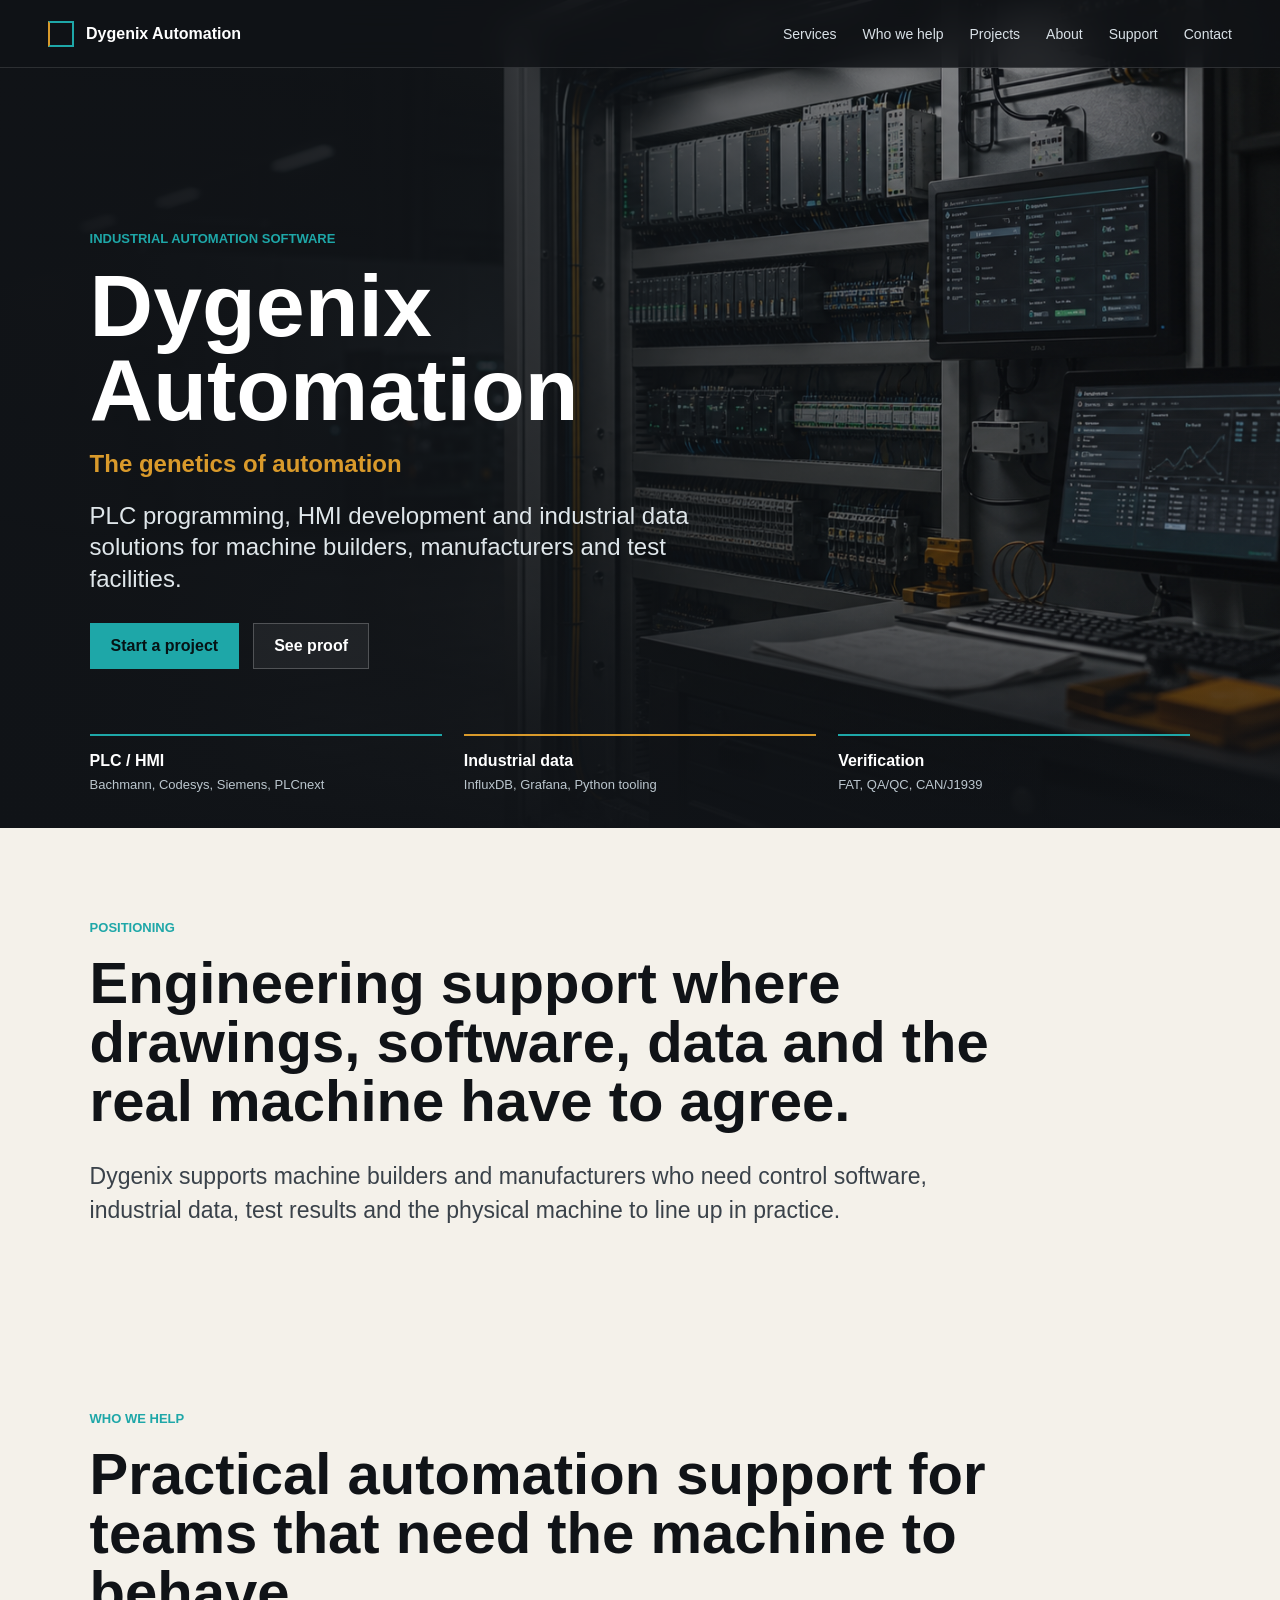
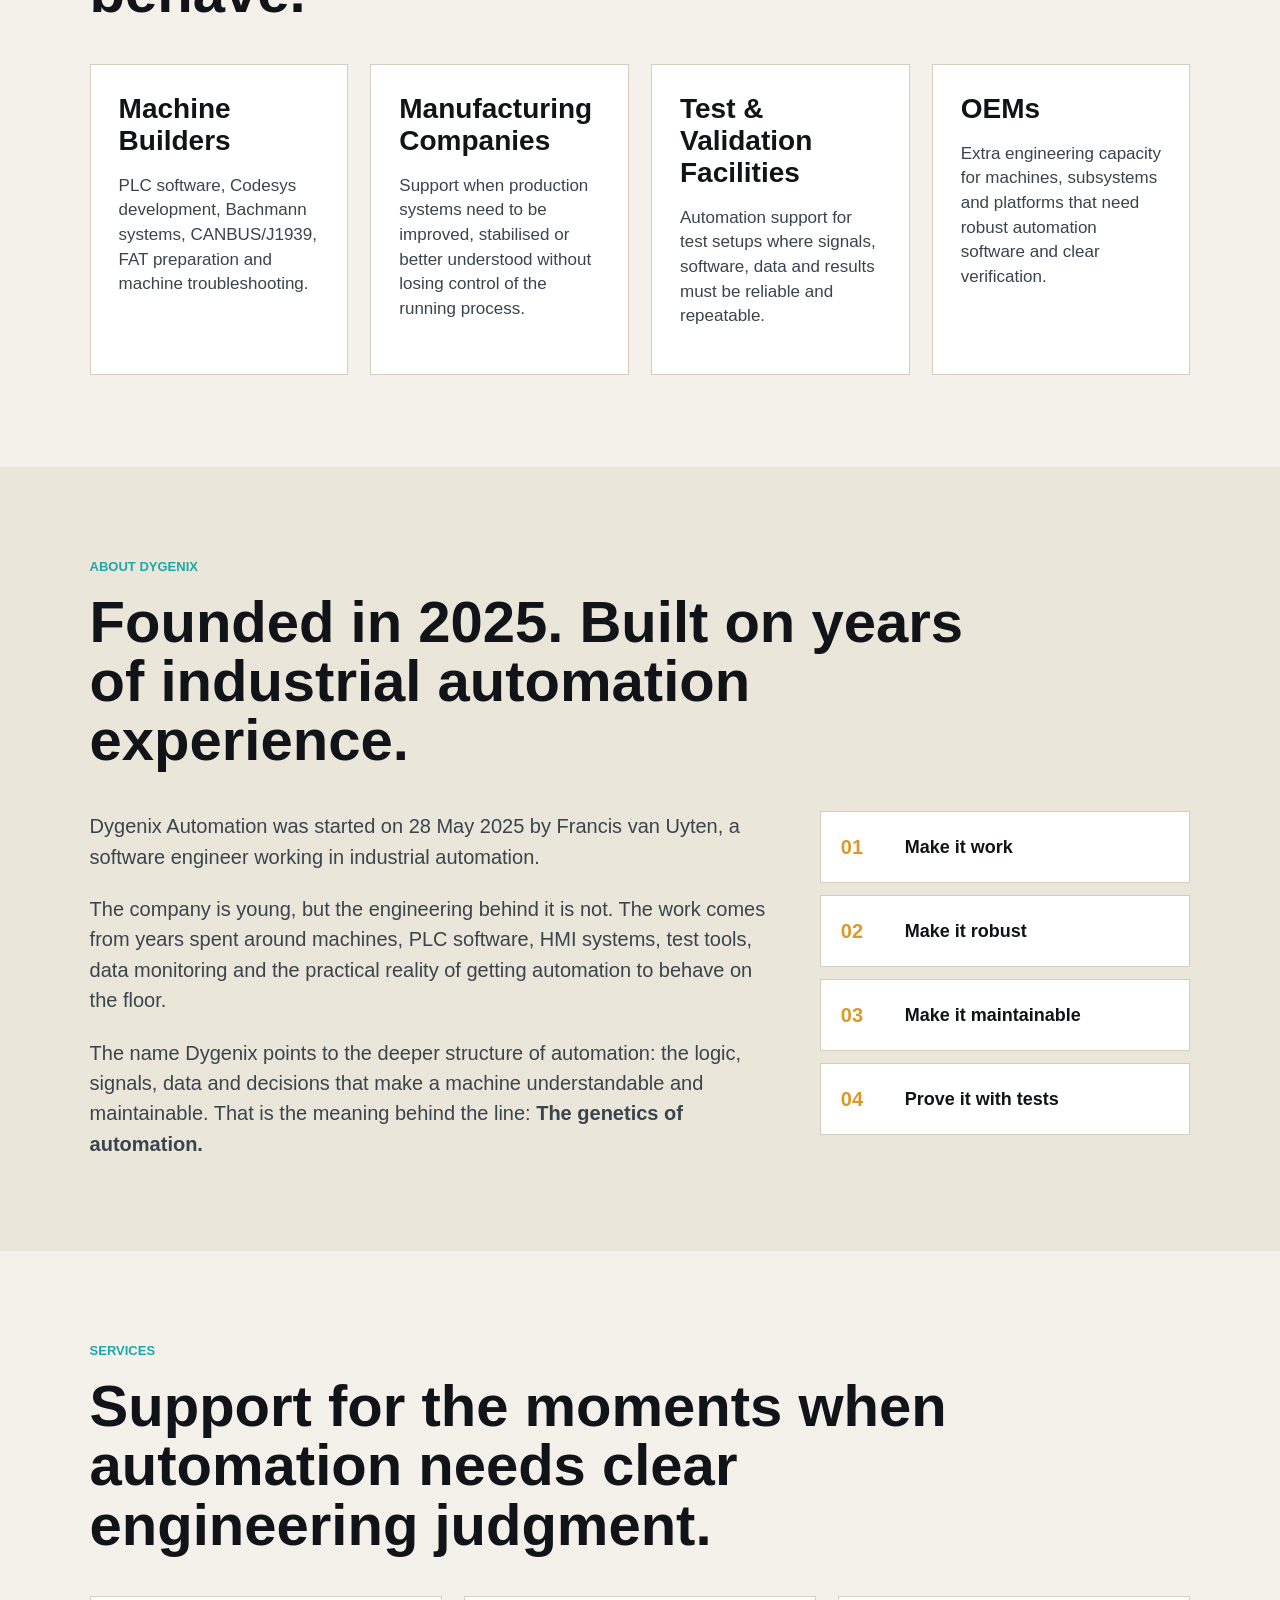
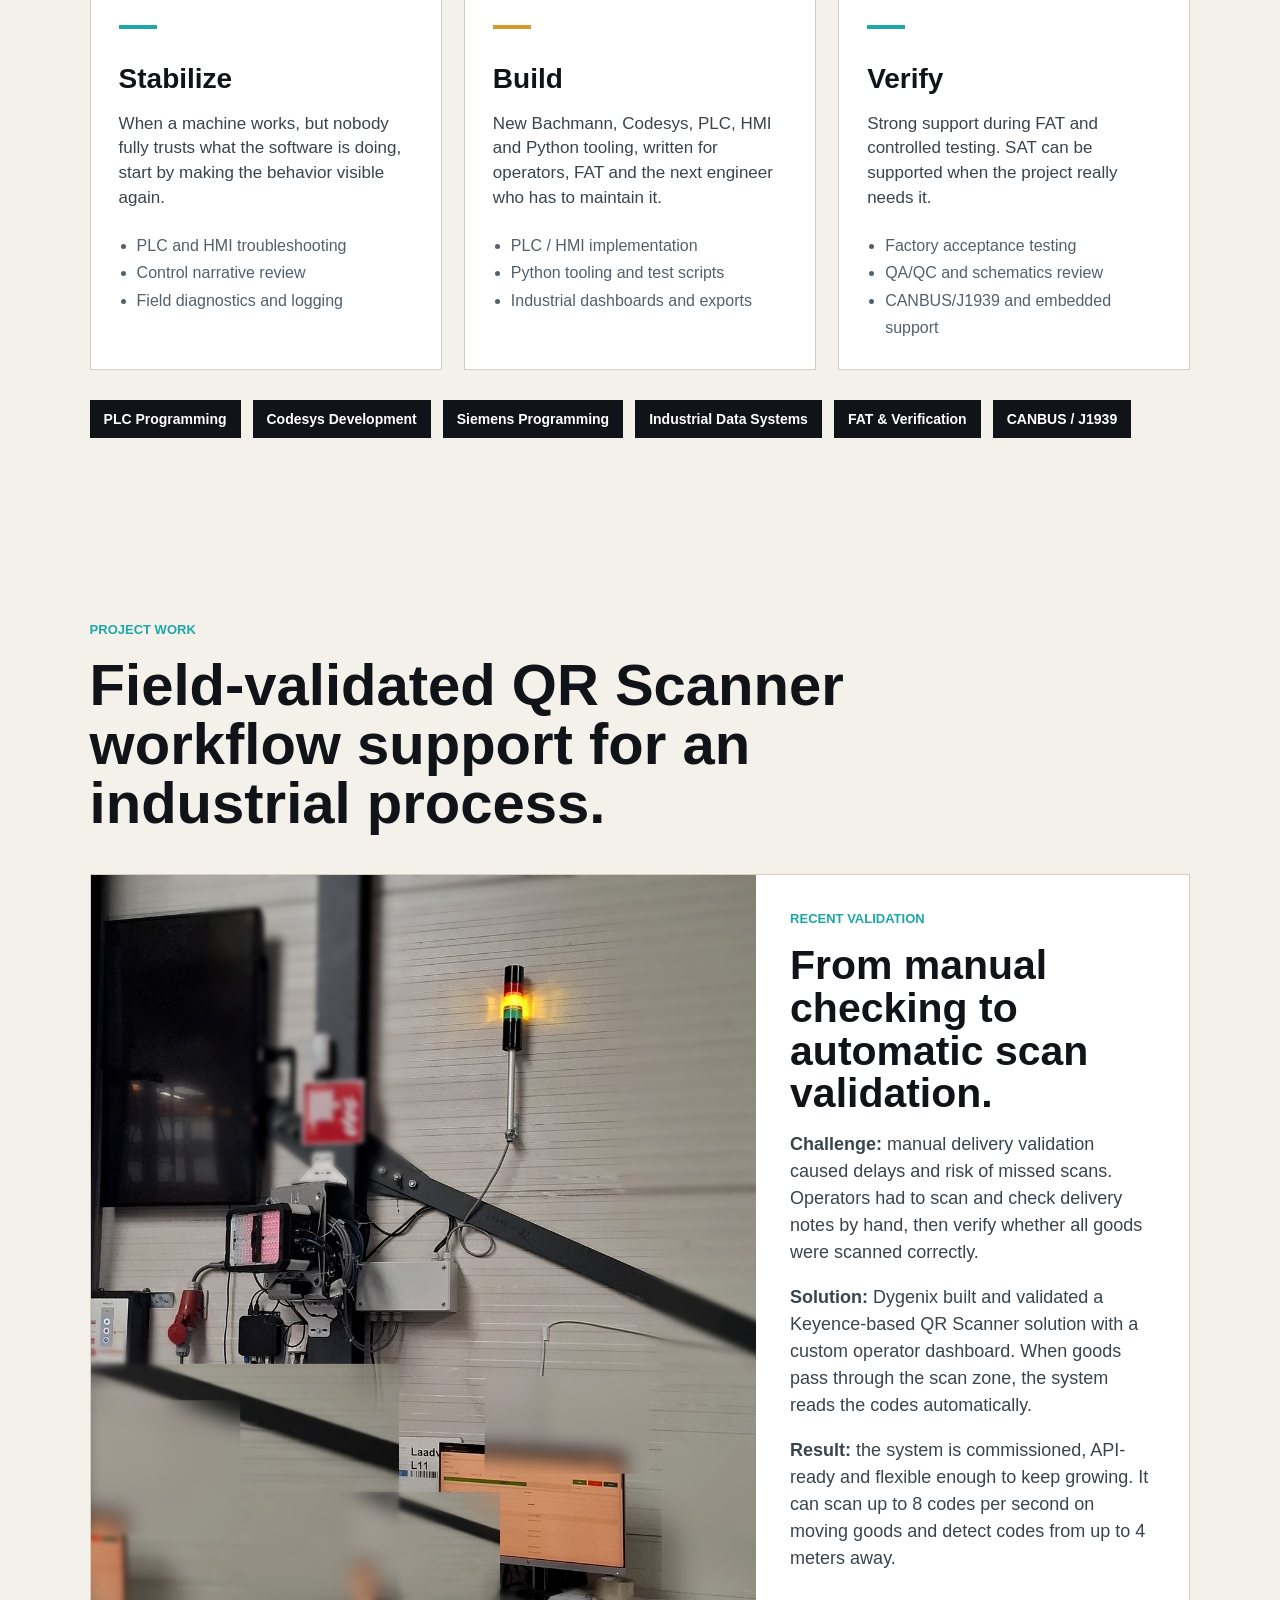
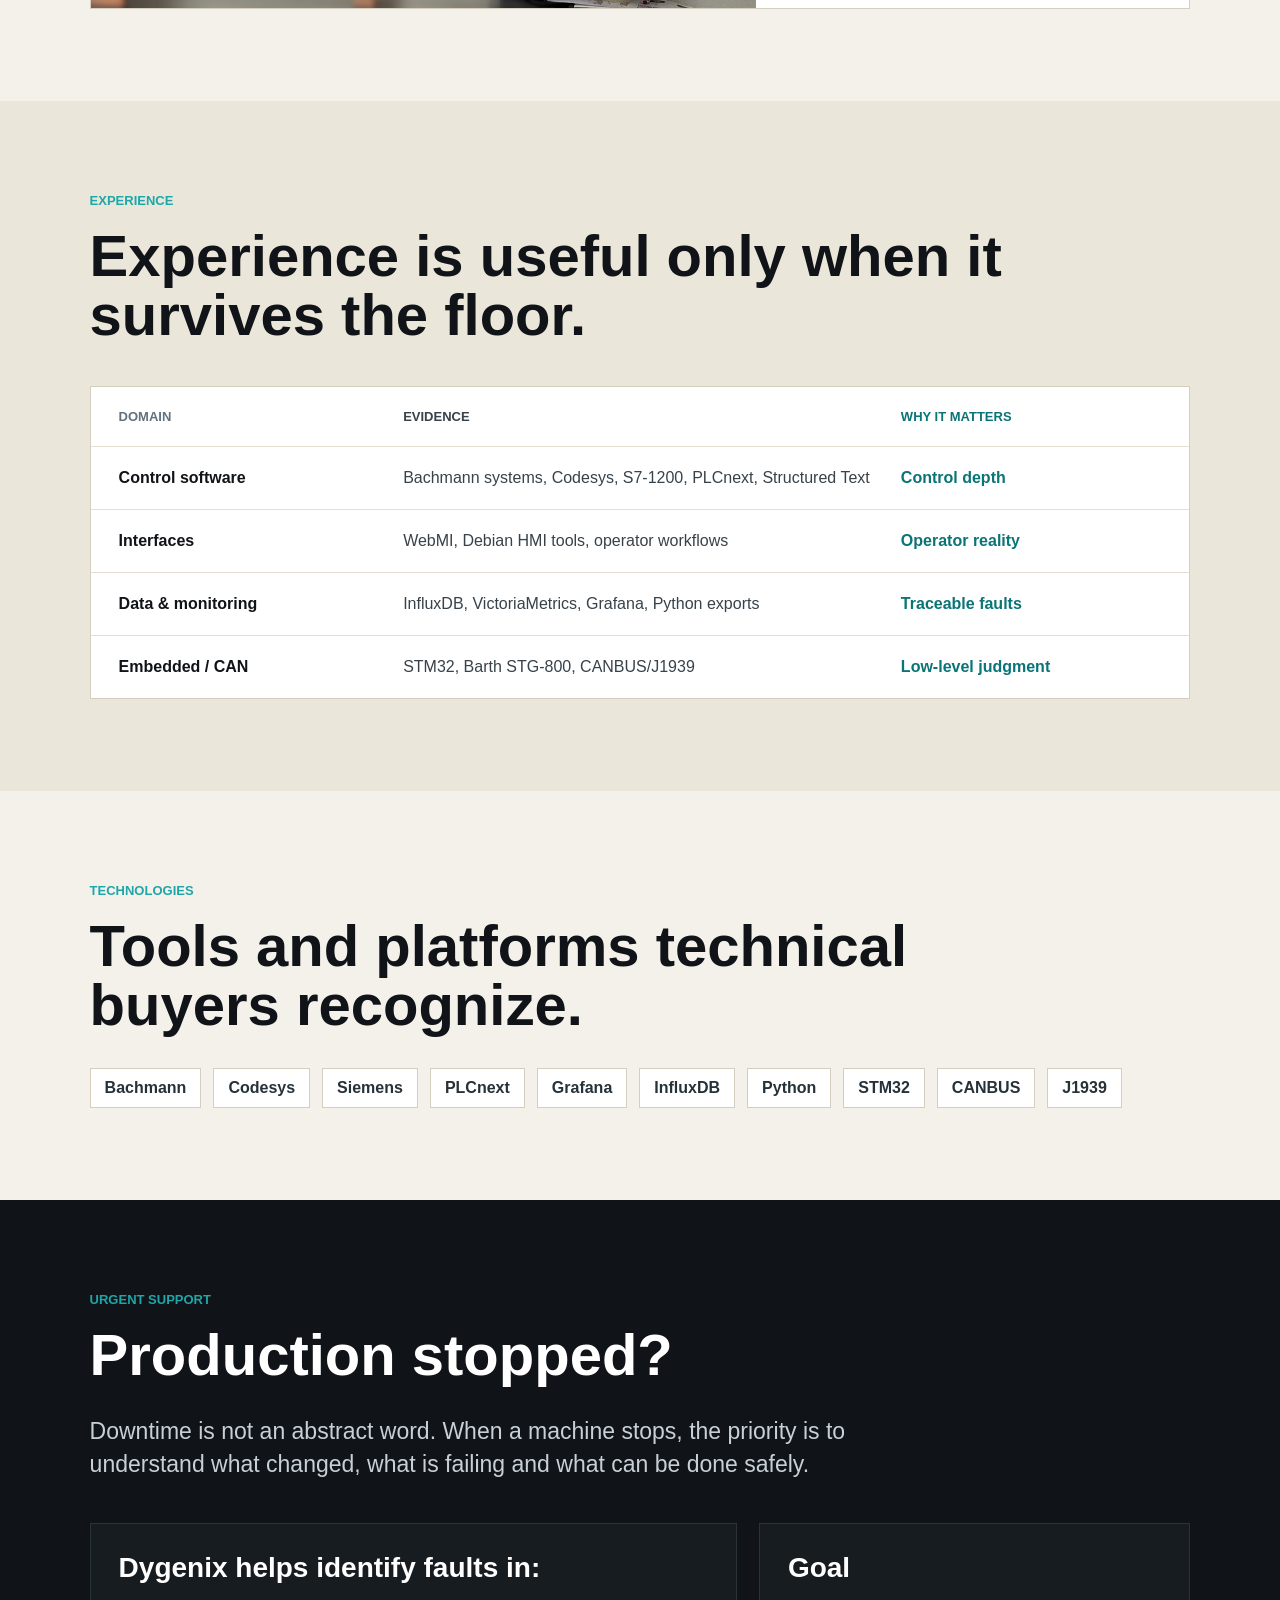
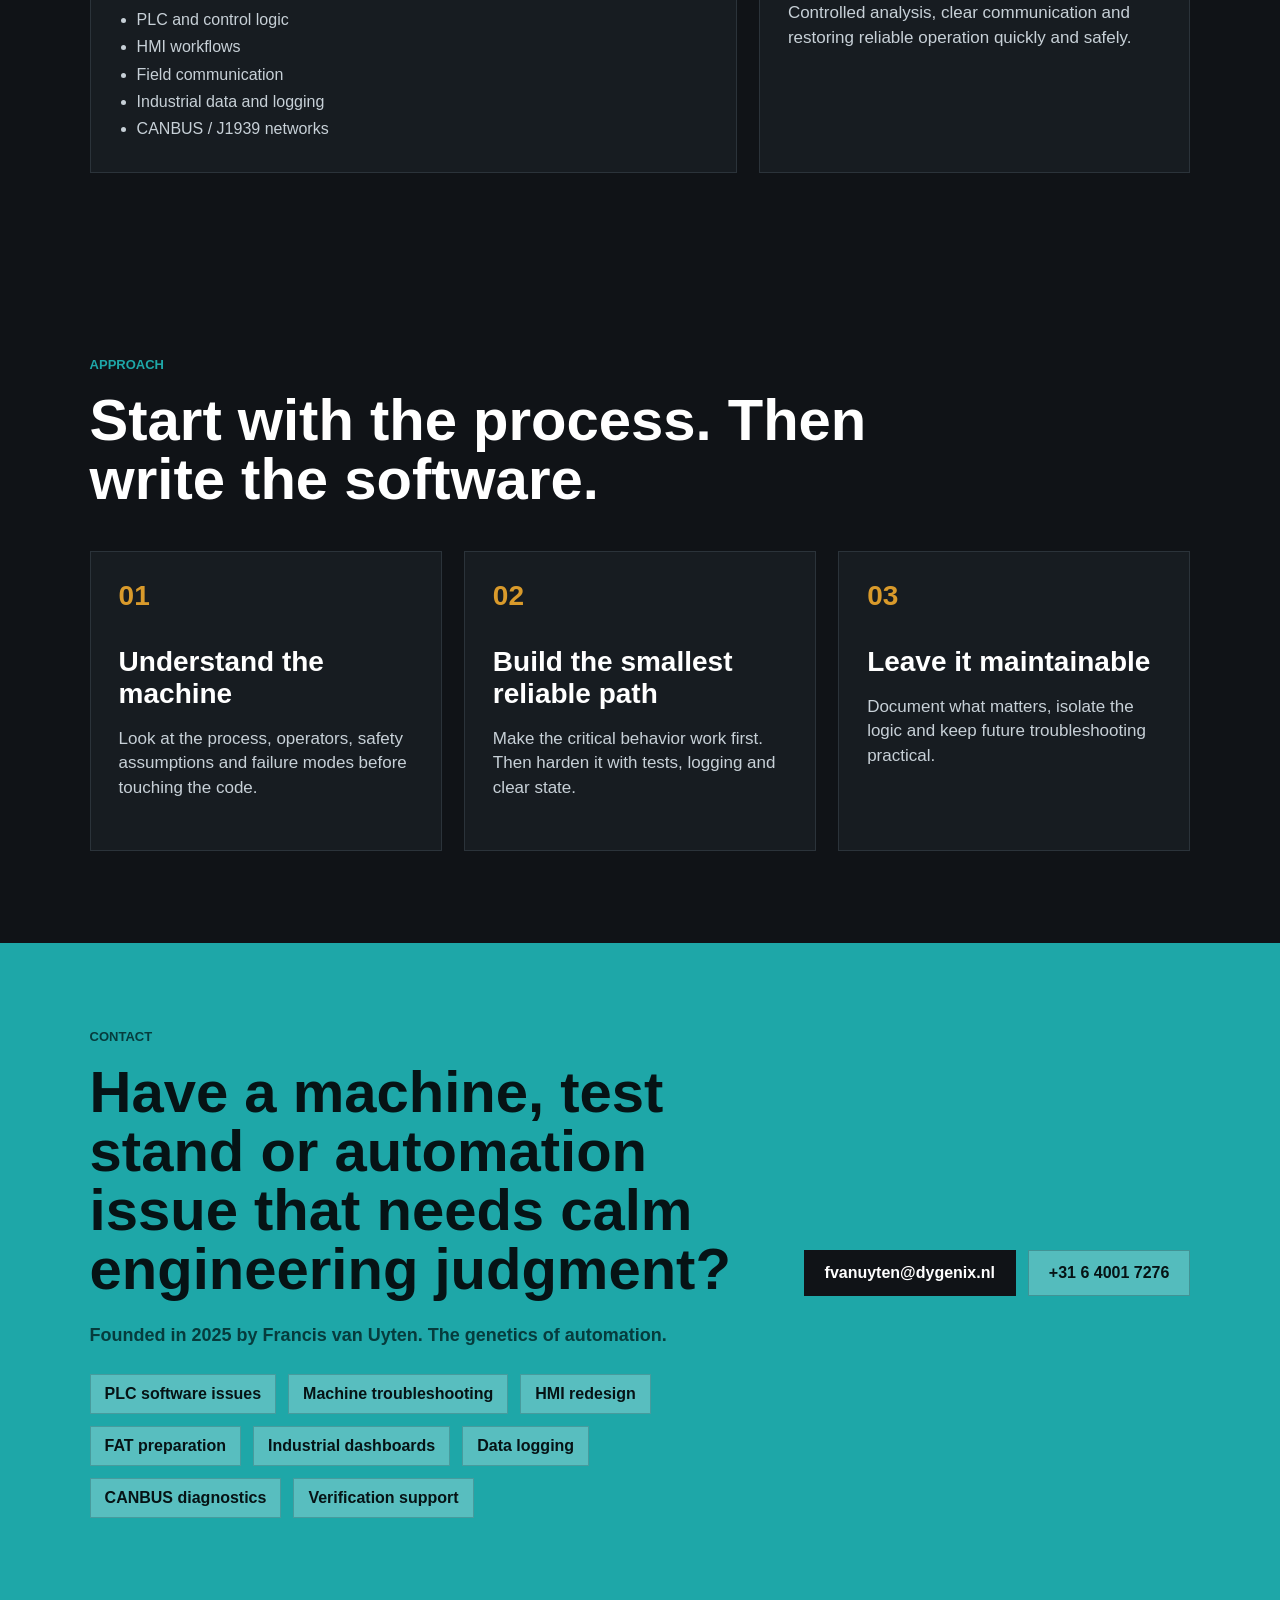
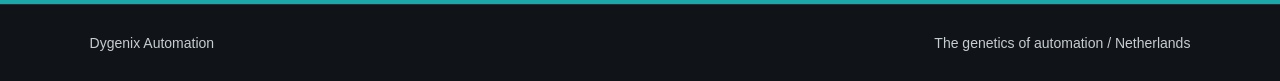
==== index.html @ 2856b605 "Fix Dygenix contact email" ====
<!doctype html>
<html lang="en">
<head>
  <meta charset="utf-8">
  <meta name="viewport" content="width=device-width, initial-scale=1">
  <title>Dygenix Automation</title>
  <meta name="description" content="PLC programming, HMI development, industrial data systems and verification support for machine builders, manufacturers and test facilities.">
  <link rel="stylesheet" href="styles.css">
</head>
<body>
  <header class="site-header">
    <a class="brand" href="#top" aria-label="Dygenix Automation home">
      <span class="brand-mark"></span>
      <span>Dygenix Automation</span>
    </a>
    <nav aria-label="Main navigation">
      <a href="#services">Services</a>
      <a href="#who">Who we help</a>
      <a href="#projects">Projects</a>
      <a href="#about">About</a>
      <a href="#support">Support</a>
      <a href="#contact">Contact</a>
    </nav>
  </header>

  <main id="top">
    <section class="hero" aria-labelledby="hero-title">
      <img src="assets/dygenix-industrial-hero.png" alt="Industrial control cabinet and automation engineering workspace" class="hero-image">
      <div class="hero-overlay"></div>
      <div class="hero-content">
        <p class="eyebrow">Industrial automation software</p>
        <h1 id="hero-title">Dygenix Automation</h1>
        <p class="tagline">The genetics of automation</p>
        <p class="hero-copy">PLC programming, HMI development and industrial data solutions for machine builders, manufacturers and test facilities.</p>
        <div class="hero-actions" aria-label="Primary actions">
          <a class="button primary" href="#contact">Start a project</a>
          <a class="button secondary" href="#projects">See proof</a>
        </div>
      </div>
      <div class="hero-rail" aria-label="Core capabilities">
        <div><strong>PLC / HMI</strong><span>Bachmann, Codesys, Siemens, PLCnext</span></div>
        <div><strong>Industrial data</strong><span>InfluxDB, Grafana, Python tooling</span></div>
        <div><strong>Verification</strong><span>FAT, QA/QC, CAN/J1939</span></div>
      </div>
    </section>

    <section class="intro section">
      <div class="section-head">
        <p class="eyebrow">Positioning</p>
        <h2>Engineering support where drawings, software, data and the real machine have to agree.</h2>
      </div>
      <p class="lead">Dygenix supports machine builders and manufacturers who need control software, industrial data, test results and the physical machine to line up in practice.</p>
    </section>

    <section id="who" class="section who">
      <div class="section-head">
        <p class="eyebrow">Who we help</p>
        <h2>Practical automation support for teams that need the machine to behave.</h2>
      </div>
      <div class="who-grid">
        <article>
          <h3>Machine Builders</h3>
          <p>PLC software, Codesys development, Bachmann systems, CANBUS/J1939, FAT preparation and machine troubleshooting.</p>
        </article>
        <article>
          <h3>Manufacturing Companies</h3>
          <p>Support when production systems need to be improved, stabilised or better understood without losing control of the running process.</p>
        </article>
        <article>
          <h3>Test & Validation Facilities</h3>
          <p>Automation support for test setups where signals, software, data and results must be reliable and repeatable.</p>
        </article>
        <article>
          <h3>OEMs</h3>
          <p>Extra engineering capacity for machines, subsystems and platforms that need robust automation software and clear verification.</p>
        </article>
      </div>
    </section>

    <section id="about" class="section about">
      <div class="section-head">
        <p class="eyebrow">About Dygenix</p>
        <h2>Founded in 2025. Built on years of industrial automation experience.</h2>
      </div>
      <div class="about-grid">
        <div class="about-copy">
          <p>Dygenix Automation was started on 28 May 2025 by Francis van Uyten, a software engineer working in industrial automation.</p>
          <p>The company is young, but the engineering behind it is not. The work comes from years spent around machines, PLC software, HMI systems, test tools, data monitoring and the practical reality of getting automation to behave on the floor.</p>
          <p>The name Dygenix points to the deeper structure of automation: the logic, signals, data and decisions that make a machine understandable and maintainable. That is the meaning behind the line: <strong>The genetics of automation.</strong></p>
        </div>
        <div class="about-principles" aria-label="Dygenix principles">
          <div><span>01</span><strong>Make it work</strong></div>
          <div><span>02</span><strong>Make it robust</strong></div>
          <div><span>03</span><strong>Make it maintainable</strong></div>
          <div><span>04</span><strong>Prove it with tests</strong></div>
        </div>
      </div>
    </section>

    <section id="services" class="section services">
      <div class="section-head">
        <p class="eyebrow">Services</p>
        <h2>Support for the moments when automation needs clear engineering judgment.</h2>
      </div>
      <div class="service-grid">
        <article class="service">
          <span class="accent"></span>
          <h3>Stabilize</h3>
          <p>When a machine works, but nobody fully trusts what the software is doing, start by making the behavior visible again.</p>
          <ul>
            <li>PLC and HMI troubleshooting</li>
            <li>Control narrative review</li>
            <li>Field diagnostics and logging</li>
          </ul>
        </article>
        <article class="service">
          <span class="accent amber"></span>
          <h3>Build</h3>
          <p>New Bachmann, Codesys, PLC, HMI and Python tooling, written for operators, FAT and the next engineer who has to maintain it.</p>
          <ul>
            <li>PLC / HMI implementation</li>
            <li>Python tooling and test scripts</li>
            <li>Industrial dashboards and exports</li>
          </ul>
        </article>
        <article class="service">
          <span class="accent"></span>
          <h3>Verify</h3>
          <p>Strong support during FAT and controlled testing. SAT can be supported when the project really needs it.</p>
          <ul>
            <li>Factory acceptance testing</li>
            <li>QA/QC and schematics review</li>
            <li>CANBUS/J1939 and embedded support</li>
          </ul>
        </article>
      </div>
      <div class="service-links" aria-label="Service pages">
        <a href="services/plc-programming.html">PLC Programming</a>
        <a href="services/codesys-development.html">Codesys Development</a>
        <a href="services/siemens-programming.html">Siemens Programming</a>
        <a href="services/industrial-data-systems.html">Industrial Data Systems</a>
        <a href="services/fat-verification-support.html">FAT & Verification</a>
        <a href="services/canbus-j1939-engineering.html">CANBUS / J1939</a>
      </div>
    </section>

    <section id="projects" class="section projects">
      <div class="section-head">
        <p class="eyebrow">Project work</p>
        <h2>Field-validated QR Scanner workflow support for an industrial process.</h2>
      </div>
      <article class="validation-feature">
        <div class="validation-photo">
          <img src="assets/projects/qr-scanner-system.jpg" alt="Field validation setup for QR scanner workflow">
        </div>
        <div class="validation-copy">
          <p class="eyebrow">Recent validation</p>
          <h3>From manual checking to automatic scan validation.</h3>
          <p><strong>Challenge:</strong> manual delivery validation caused delays and risk of missed scans. Operators had to scan and check delivery notes by hand, then verify whether all goods were scanned correctly.</p>
          <p><strong>Solution:</strong> Dygenix built and validated a Keyence-based QR Scanner solution with a custom operator dashboard. When goods pass through the scan zone, the system reads the codes automatically.</p>
          <p><strong>Result:</strong> the system is commissioned, API-ready and flexible enough to keep growing. It can scan up to 8 codes per second on moving goods and detect codes from up to 4 meters away.</p>
        </div>
      </article>
    </section>

    <section id="experience" class="section evidence">
      <div class="section-head">
        <p class="eyebrow">Experience</p>
        <h2>Experience is useful only when it survives the floor.</h2>
      </div>
      <div class="evidence-table" role="table" aria-label="Dygenix experience evidence">
        <div class="row header" role="row">
          <span role="columnheader">Domain</span>
          <span role="columnheader">Evidence</span>
          <span role="columnheader">Why it matters</span>
        </div>
        <div class="row" role="row">
          <span>Control software</span>
          <span>Bachmann systems, Codesys, S7-1200, PLCnext, Structured Text</span>
          <span>Control depth</span>
        </div>
        <div class="row" role="row">
          <span>Interfaces</span>
          <span>WebMI, Debian HMI tools, operator workflows</span>
          <span>Operator reality</span>
        </div>
        <div class="row" role="row">
          <span>Data & monitoring</span>
          <span>InfluxDB, VictoriaMetrics, Grafana, Python exports</span>
          <span>Traceable faults</span>
        </div>
        <div class="row" role="row">
          <span>Embedded / CAN</span>
          <span>STM32, Barth STG-800, CANBUS/J1939</span>
          <span>Low-level judgment</span>
        </div>
      </div>
    </section>

    <section class="section technologies">
      <div class="section-head">
        <p class="eyebrow">Technologies</p>
        <h2>Tools and platforms technical buyers recognize.</h2>
      </div>
      <div class="tech-grid" aria-label="Technologies Dygenix works with">
        <span>Bachmann</span>
        <span>Codesys</span>
        <span>Siemens</span>
        <span>PLCnext</span>
        <span>Grafana</span>
        <span>InfluxDB</span>
        <span>Python</span>
        <span>STM32</span>
        <span>CANBUS</span>
        <span>J1939</span>
      </div>
    </section>

    <section id="support" class="section support">
      <div class="section-head">
        <p class="eyebrow">Urgent support</p>
        <h2>Production stopped?</h2>
      </div>
      <p class="lead">Downtime is not an abstract word. When a machine stops, the priority is to understand what changed, what is failing and what can be done safely.</p>
      <div class="support-grid">
        <div>
          <h3>Dygenix helps identify faults in:</h3>
          <ul>
            <li>PLC and control logic</li>
            <li>HMI workflows</li>
            <li>Field communication</li>
            <li>Industrial data and logging</li>
            <li>CANBUS / J1939 networks</li>
          </ul>
        </div>
        <div>
          <h3>Goal</h3>
          <p>Controlled analysis, clear communication and restoring reliable operation quickly and safely.</p>
        </div>
      </div>
    </section>

    <section id="approach" class="section approach">
      <div class="section-head">
        <p class="eyebrow">Approach</p>
        <h2>Start with the process. Then write the software.</h2>
      </div>
      <div class="steps">
        <article>
          <span>01</span>
          <h3>Understand the machine</h3>
          <p>Look at the process, operators, safety assumptions and failure modes before touching the code.</p>
        </article>
        <article>
          <span>02</span>
          <h3>Build the smallest reliable path</h3>
          <p>Make the critical behavior work first. Then harden it with tests, logging and clear state.</p>
        </article>
        <article>
          <span>03</span>
          <h3>Leave it maintainable</h3>
          <p>Document what matters, isolate the logic and keep future troubleshooting practical.</p>
        </article>
      </div>
    </section>

    <section id="contact" class="contact">
      <div>
        <p class="eyebrow">Contact</p>
        <h2>Have a machine, test stand or automation issue that needs calm engineering judgment?</h2>
        <p class="contact-details">Founded in 2025 by Francis van Uyten. The genetics of automation.</p>
        <div class="contact-reasons" aria-label="Typical reasons clients contact Dygenix">
          <span>PLC software issues</span>
          <span>Machine troubleshooting</span>
          <span>HMI redesign</span>
          <span>FAT preparation</span>
          <span>Industrial dashboards</span>
          <span>Data logging</span>
          <span>CANBUS diagnostics</span>
          <span>Verification support</span>
        </div>
      </div>
      <div class="contact-actions">
        <a class="button primary" href="mailto:fvanuyten@dygenix.nl">fvanuyten@dygenix.nl</a>
        <a class="button contact-phone" href="tel:+31640017276">+31 6 4001 7276</a>
      </div>
    </section>
  </main>

  <footer class="footer">
    <span>Dygenix Automation</span>
    <span>The genetics of automation / Netherlands</span>
  </footer>
</body>
</html>
---- styles.css ----
:root {
  --ink: #101317;
  --paper: #f4f1ea;
  --paper-2: #ebe6da;
  --cyan: #1ea7a8;
  --amber: #d99a2b;
  --steel: #63717e;
  --white: #ffffff;
  --line: #d5cec0;
}

* {
  box-sizing: border-box;
}

html {
  scroll-behavior: smooth;
}

body {
  margin: 0;
  background: var(--paper);
  color: var(--ink);
  font-family: Aptos, Arial, sans-serif;
}

a {
  color: inherit;
  text-decoration: none;
}

.site-header {
  position: fixed;
  inset: 0 0 auto;
  z-index: 10;
  display: flex;
  align-items: center;
  justify-content: space-between;
  min-height: 68px;
  padding: 0 48px;
  color: var(--white);
  background: color-mix(in srgb, var(--ink) 82%, transparent);
  border-bottom: 1px solid rgba(255, 255, 255, 0.12);
  backdrop-filter: blur(14px);
}

.brand {
  display: inline-flex;
  align-items: center;
  gap: 12px;
  font-weight: 800;
}

.brand-mark {
  width: 26px;
  height: 26px;
  border: 2px solid var(--cyan);
  border-left-color: var(--amber);
}

nav {
  display: flex;
  align-items: center;
  gap: 26px;
  font-size: 14px;
  color: #d9e1e7;
}

nav a:hover {
  color: var(--white);
}

.hero {
  position: relative;
  min-height: 92vh;
  display: grid;
  align-items: center;
  overflow: hidden;
  background: var(--ink);
}

.hero-image {
  position: absolute;
  inset: 0;
  width: 100%;
  height: 100%;
  object-fit: cover;
  object-position: center right;
  opacity: 0.78;
}

.hero-overlay {
  position: absolute;
  inset: 0;
  background:
    linear-gradient(90deg, rgba(16, 19, 23, 0.98) 0%, rgba(16, 19, 23, 0.88) 33%, rgba(16, 19, 23, 0.34) 72%, rgba(16, 19, 23, 0.12) 100%),
    linear-gradient(0deg, rgba(16, 19, 23, 0.94) 0%, rgba(16, 19, 23, 0) 28%);
}

.hero-content {
  position: relative;
  width: min(760px, calc(100% - 40px));
  margin-left: clamp(28px, 7vw, 96px);
  padding-top: 72px;
  color: var(--white);
}

.eyebrow {
  margin: 0 0 18px;
  color: var(--cyan);
  font-size: 13px;
  font-weight: 800;
  text-transform: uppercase;
}

h1,
h2,
h3,
p {
  overflow-wrap: anywhere;
}

h1 {
  margin: 0;
  font-size: clamp(50px, 7vw, 88px);
  line-height: 0.95;
}

.hero-copy {
  max-width: 660px;
  margin: 22px 0 0;
  color: #dfe6ea;
  font-size: clamp(19px, 2vw, 24px);
  line-height: 1.32;
}

.tagline {
  margin: 18px 0 0;
  color: var(--amber);
  font-size: clamp(19px, 2vw, 24px);
  font-weight: 900;
}

.hero-actions {
  display: flex;
  flex-wrap: wrap;
  gap: 14px;
  margin-top: 28px;
}

.button {
  display: inline-flex;
  align-items: center;
  justify-content: center;
  min-height: 46px;
  padding: 0 20px;
  border: 1px solid rgba(255, 255, 255, 0.22);
  font-weight: 800;
}

.button.primary {
  background: var(--cyan);
  border-color: var(--cyan);
  color: #061315;
}

.button.secondary {
  color: var(--white);
  background: rgba(255, 255, 255, 0.06);
}

.hero-rail {
  position: absolute;
  left: clamp(28px, 7vw, 96px);
  right: clamp(28px, 7vw, 96px);
  bottom: 22px;
  display: grid;
  grid-template-columns: repeat(3, 1fr);
  gap: 22px;
  color: var(--white);
}

.hero-rail div {
  min-height: 72px;
  padding-top: 16px;
  border-top: 2px solid var(--cyan);
}

.hero-rail div:nth-child(2) {
  border-top-color: var(--amber);
}

.hero-rail strong,
.hero-rail span {
  display: block;
}

.hero-rail strong {
  margin-bottom: 7px;
}

.hero-rail span {
  color: #bbc6ce;
  font-size: 13px;
}

.section {
  padding: 92px clamp(28px, 7vw, 96px);
}

.section-head {
  max-width: 920px;
}

h2 {
  margin: 0;
  max-width: 940px;
  font-size: clamp(34px, 4.8vw, 58px);
  line-height: 1.02;
}

.lead {
  max-width: 850px;
  margin: 30px 0 0;
  color: #3a424a;
  font-size: 23px;
  line-height: 1.45;
}

.service-grid,
.steps,
.project-grid,
.who-grid,
.support-grid {
  display: grid;
  grid-template-columns: repeat(3, 1fr);
  gap: 22px;
  margin-top: 42px;
}

.service,
.steps article,
.who-grid article,
.support-grid > div {
  min-height: 300px;
  padding: 28px;
  background: var(--white);
  border: 1px solid var(--line);
}

.accent {
  display: block;
  width: 38px;
  height: 4px;
  margin-bottom: 34px;
  background: var(--cyan);
}

.accent.amber {
  background: var(--amber);
}

h3 {
  margin: 0 0 16px;
  font-size: 28px;
}

.service p,
.steps p {
  color: #39444c;
  font-size: 17px;
  line-height: 1.45;
}

ul {
  margin: 22px 0 0;
  padding-left: 18px;
  color: #53606b;
  line-height: 1.7;
}

.who {
  background: var(--paper);
}

.who-grid {
  grid-template-columns: repeat(4, 1fr);
}

.who-grid article {
  min-height: 260px;
}

.who-grid p,
.support-grid p {
  color: #39444c;
  font-size: 17px;
  line-height: 1.45;
}

.service-links {
  display: flex;
  flex-wrap: wrap;
  gap: 12px;
  margin-top: 30px;
}

.service-links a {
  padding: 11px 14px;
  background: var(--ink);
  color: var(--white);
  font-size: 14px;
  font-weight: 800;
}

.about {
  background: var(--paper-2);
}

.about-grid {
  display: grid;
  grid-template-columns: minmax(0, 1.3fr) minmax(300px, 0.7fr);
  gap: 42px;
  align-items: start;
  margin-top: 42px;
}

.about-copy {
  max-width: 880px;
}

.about-copy p {
  margin: 0 0 22px;
  color: #39444c;
  font-size: 20px;
  line-height: 1.52;
}

.about-copy p:last-child {
  margin-bottom: 0;
}

.about-principles {
  display: grid;
  gap: 12px;
}

.about-principles div {
  display: grid;
  grid-template-columns: 48px 1fr;
  gap: 16px;
  align-items: center;
  min-height: 72px;
  padding: 18px 20px;
  background: var(--white);
  border: 1px solid var(--line);
}

.about-principles span {
  color: var(--amber);
  font-size: 20px;
  font-weight: 900;
}

.about-principles strong {
  font-size: 18px;
}

.projects {
  background: var(--paper);
}

.project-card {
  overflow: hidden;
  background: var(--white);
  border: 1px solid var(--line);
}

.project-photo {
  position: relative;
  display: grid;
  place-items: center;
  aspect-ratio: 4 / 3;
  min-height: 240px;
  color: #dce8ea;
  background:
    linear-gradient(135deg, rgba(30, 167, 168, 0.46), rgba(16, 19, 23, 0.9)),
    repeating-linear-gradient(90deg, rgba(255, 255, 255, 0.08) 0 1px, transparent 1px 24px),
    #172025;
}

.project-photo img {
  width: 100%;
  height: 100%;
  object-fit: cover;
  display: block;
}

.project-photo.amber {
  background:
    linear-gradient(135deg, rgba(217, 154, 43, 0.52), rgba(16, 19, 23, 0.9)),
    repeating-linear-gradient(0deg, rgba(255, 255, 255, 0.08) 0 1px, transparent 1px 24px),
    #1c2024;
}

.project-photo.steel {
  background:
    linear-gradient(135deg, rgba(99, 113, 126, 0.62), rgba(16, 19, 23, 0.88)),
    repeating-linear-gradient(45deg, rgba(255, 255, 255, 0.08) 0 1px, transparent 1px 28px),
    #151a1f;
}

.project-photo span {
  padding: 10px 14px;
  border: 1px solid rgba(255, 255, 255, 0.28);
  background: rgba(16, 19, 23, 0.46);
  color: #f5f8f9;
  font-size: 13px;
  font-weight: 900;
  text-transform: uppercase;
}

.project-body {
  padding: 26px 28px 30px;
}

.project-body p {
  margin: 0;
  color: #39444c;
  font-size: 17px;
  line-height: 1.45;
}

.validation-feature {
  display: grid;
  grid-template-columns: minmax(0, 1.25fr) minmax(320px, 0.75fr);
  gap: 34px;
  align-items: stretch;
  margin-top: 42px;
  background: var(--white);
  border: 1px solid var(--line);
}

.validation-photo {
  min-height: 430px;
  background: var(--ink);
}

.validation-photo img {
  width: 100%;
  height: 100%;
  min-height: 430px;
  object-fit: cover;
  display: block;
}

.validation-copy {
  display: grid;
  align-content: center;
  padding: 36px 38px 36px 0;
}

.validation-copy h3 {
  max-width: 520px;
  font-size: clamp(30px, 3.2vw, 44px);
  line-height: 1.04;
}

.validation-copy p:not(.eyebrow) {
  margin: 0 0 18px;
  color: #39444c;
  font-size: 18px;
  line-height: 1.5;
}

.validation-copy p:last-child {
  margin-bottom: 0;
}

.evidence {
  background: var(--paper-2);
}

.technologies {
  background: var(--paper);
}

.tech-grid,
.contact-reasons {
  display: flex;
  flex-wrap: wrap;
  gap: 12px;
  margin-top: 34px;
}

.tech-grid span,
.contact-reasons span {
  display: inline-flex;
  align-items: center;
  min-height: 40px;
  padding: 0 14px;
  background: var(--white);
  border: 1px solid var(--line);
  color: #26323a;
  font-weight: 900;
}

.support {
  background: var(--ink);
  color: var(--white);
}

.support .section-head h2,
.support h3 {
  color: var(--white);
}

.support .lead {
  color: #c7d0d7;
}

.support-grid {
  grid-template-columns: 1.2fr 0.8fr;
}

.support-grid > div {
  min-height: 250px;
  background: #171c21;
  border-color: #2b333a;
}

.support-grid p,
.support-grid li {
  color: #c7d0d7;
}

.evidence-table {
  margin-top: 42px;
  background: var(--white);
  border: 1px solid var(--line);
}

.row {
  display: grid;
  grid-template-columns: 1.1fr 2fr 1.1fr;
  gap: 24px;
  padding: 22px 28px;
  border-top: 1px solid #e5ded1;
}

.row:first-child {
  border-top: 0;
}

.row.header {
  color: var(--steel);
  font-size: 13px;
  font-weight: 900;
  text-transform: uppercase;
}

.row span:first-child {
  font-weight: 900;
}

.row span:nth-child(2) {
  color: #37424a;
}

.row span:last-child {
  color: #0a7476;
  font-weight: 800;
}

.approach {
  background: var(--ink);
  color: var(--white);
}

.approach .section-head h2 {
  color: var(--white);
}

.steps article {
  background: #171c21;
  border-color: #2b333a;
}

.steps span {
  display: block;
  margin-bottom: 34px;
  color: var(--amber);
  font-size: 28px;
  font-weight: 900;
}

.steps p {
  color: #c7d0d7;
}

.contact {
  display: grid;
  grid-template-columns: 1fr auto;
  gap: 40px;
  align-items: center;
  padding: 86px clamp(28px, 7vw, 96px);
  background: var(--cyan);
  color: #061315;
}

.contact .eyebrow {
  color: #063c3d;
}

.contact h2 {
  max-width: 880px;
}

.contact-details {
  max-width: 680px;
  margin: 24px 0 0;
  color: #063c3d;
  font-size: 18px;
  font-weight: 800;
  line-height: 1.45;
}

.contact-reasons {
  max-width: 850px;
  margin-top: 26px;
}

.contact-reasons span {
  background: rgba(255, 255, 255, 0.26);
  border-color: rgba(6, 19, 21, 0.2);
  color: #061315;
}

.contact-actions {
  display: flex;
  flex-wrap: wrap;
  justify-content: flex-end;
  gap: 12px;
}

.contact .button.primary {
  background: var(--ink);
  color: var(--white);
  border-color: var(--ink);
}

.contact-phone {
  background: rgba(255, 255, 255, 0.24);
  border-color: rgba(6, 19, 21, 0.24);
  color: #061315;
}

.footer {
  display: flex;
  justify-content: space-between;
  gap: 20px;
  padding: 30px clamp(28px, 7vw, 96px);
  color: #c6cdd2;
  background: var(--ink);
  border-top: 1px solid #252c32;
  font-size: 14px;
}

.service-page {
  padding-top: 128px;
}

.service-hero {
  padding: 80px clamp(28px, 7vw, 96px) 64px;
  background: var(--ink);
  color: var(--white);
}

.service-hero h1 {
  max-width: 980px;
  font-size: clamp(44px, 6vw, 76px);
}

.service-hero p:not(.eyebrow) {
  max-width: 820px;
  margin: 24px 0 0;
  color: #dfe6ea;
  font-size: 22px;
  line-height: 1.42;
}

.service-detail {
  display: grid;
  grid-template-columns: minmax(0, 1.2fr) minmax(300px, 0.8fr);
  gap: 44px;
  padding: 76px clamp(28px, 7vw, 96px);
}

.service-detail p {
  color: #39444c;
  font-size: 18px;
  line-height: 1.5;
}

.service-aside {
  padding: 28px;
  background: var(--white);
  border: 1px solid var(--line);
}

.service-aside h2 {
  font-size: 28px;
}

.back-link {
  display: inline-flex;
  margin-top: 28px;
  color: var(--cyan);
  font-weight: 900;
}

@media (max-width: 880px) {
  .site-header {
    padding: 0 22px;
  }

  nav {
    display: none;
  }

  .hero {
    min-height: 100vh;
  }

  .hero-content {
    padding-top: 42px;
  }

  .hero-rail,
  .about-grid,
  .service-detail,
  .service-grid,
  .project-grid,
  .who-grid,
  .support-grid,
  .validation-feature,
  .steps,
  .contact {
    grid-template-columns: 1fr;
  }

  .contact-actions {
    justify-content: flex-start;
  }

  .hero-rail {
    position: relative;
    left: auto;
    right: auto;
    bottom: auto;
    margin: 34px 28px 28px;
  }

  .row {
    grid-template-columns: 1fr;
    gap: 8px;
  }

  .validation-copy {
    padding: 30px 28px 34px;
  }

  .footer {
    flex-direction: column;
  }
}
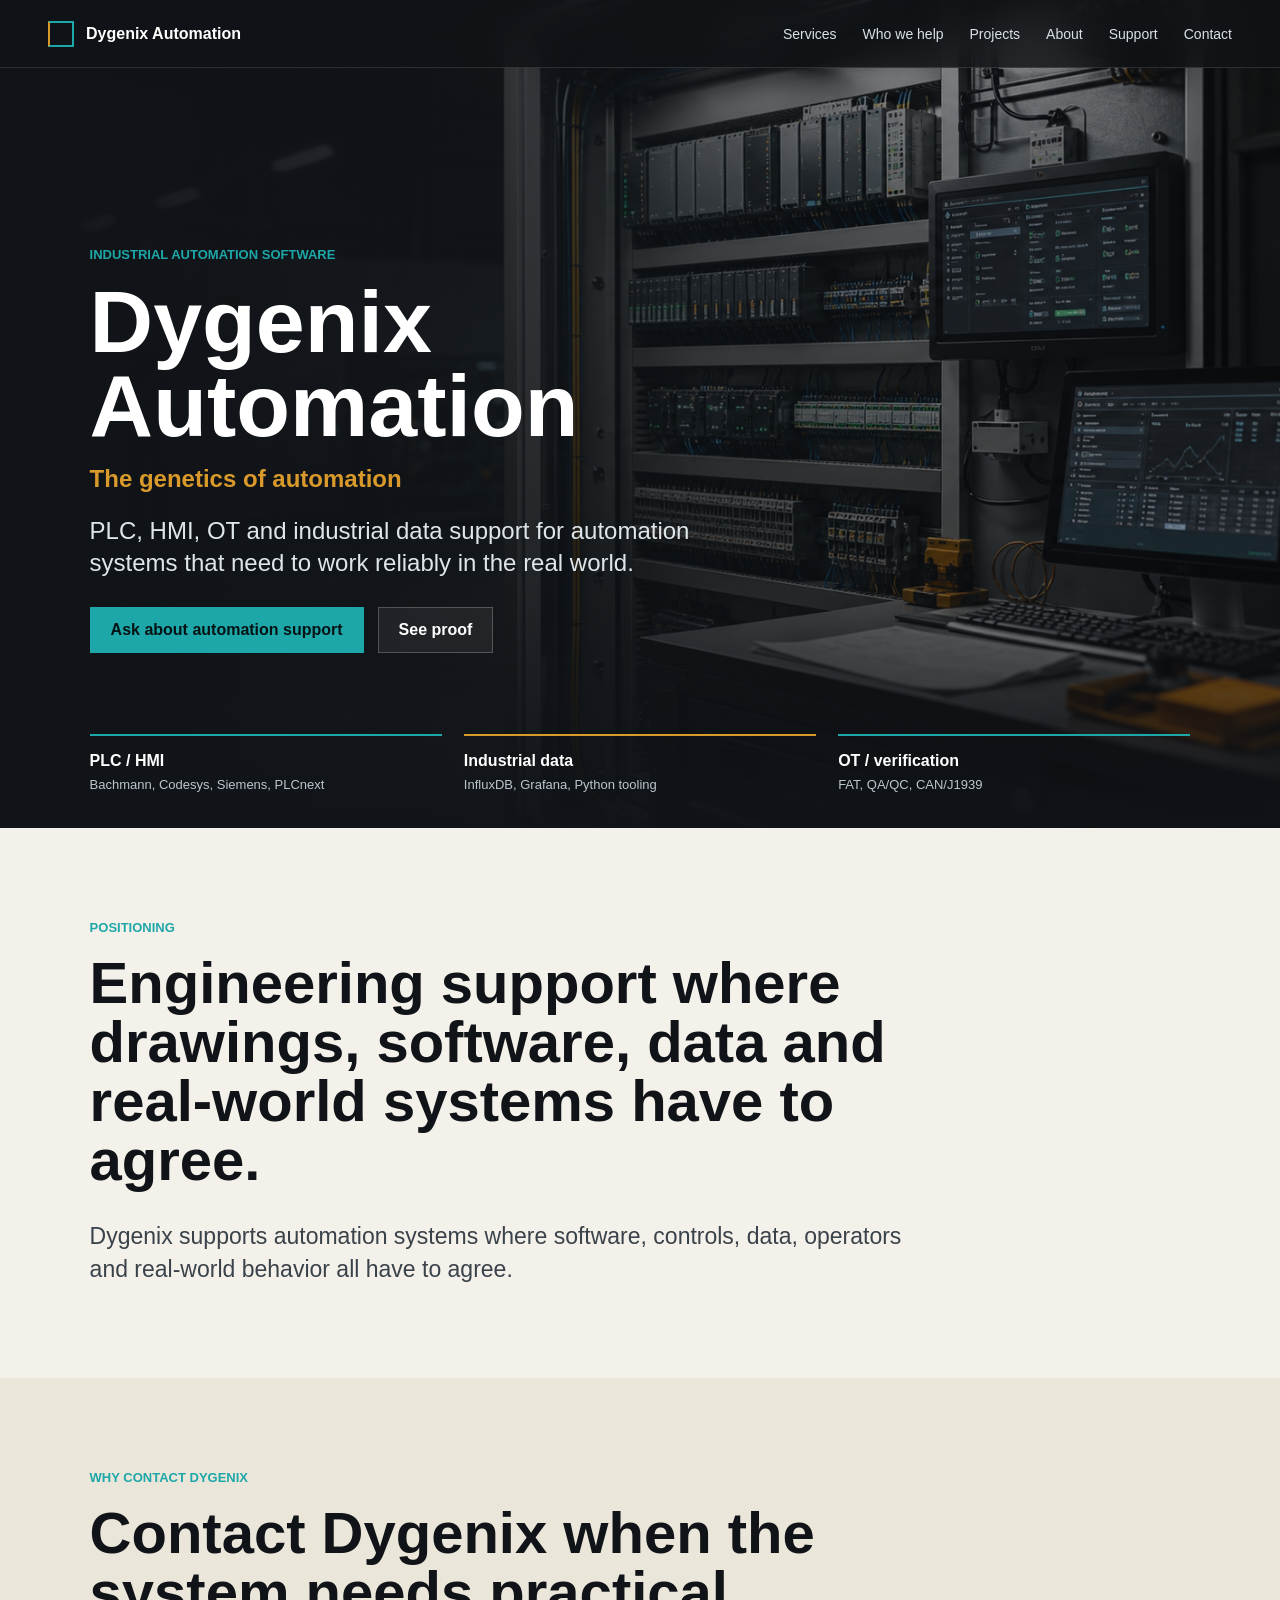
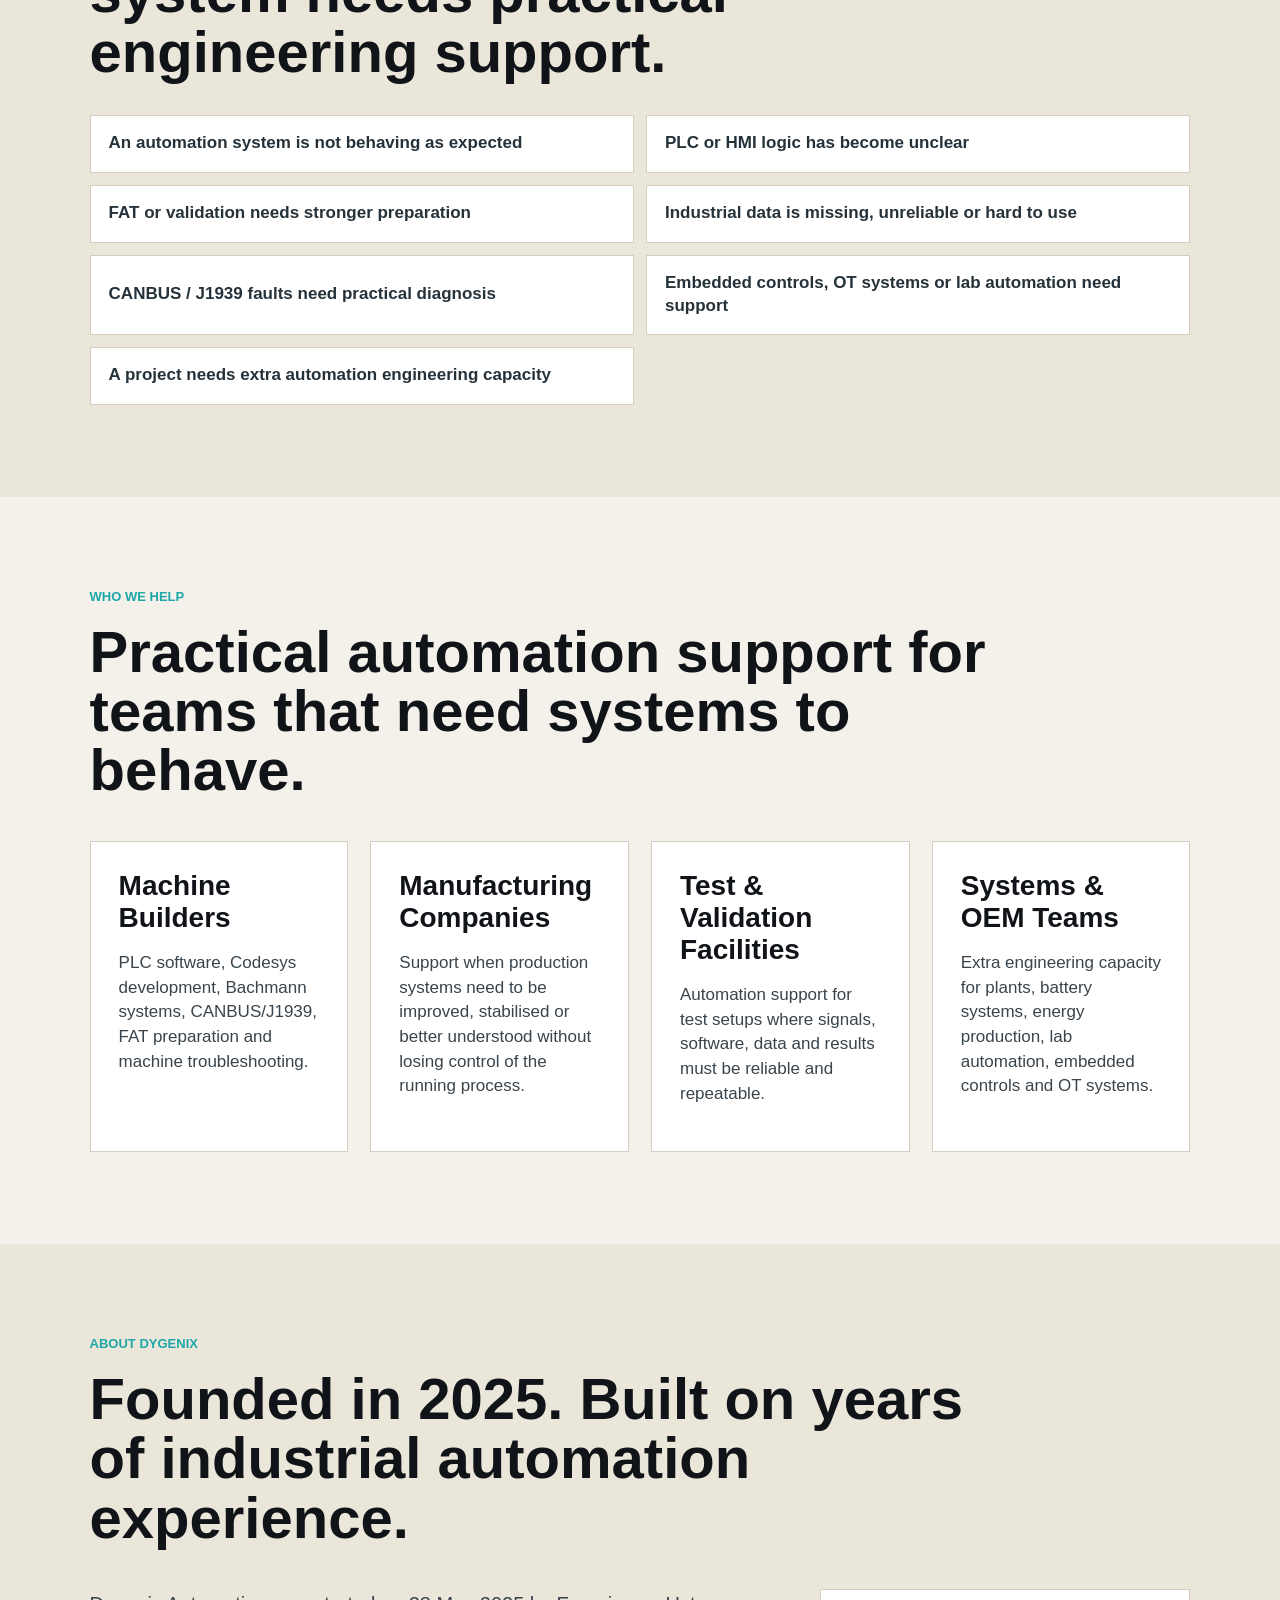
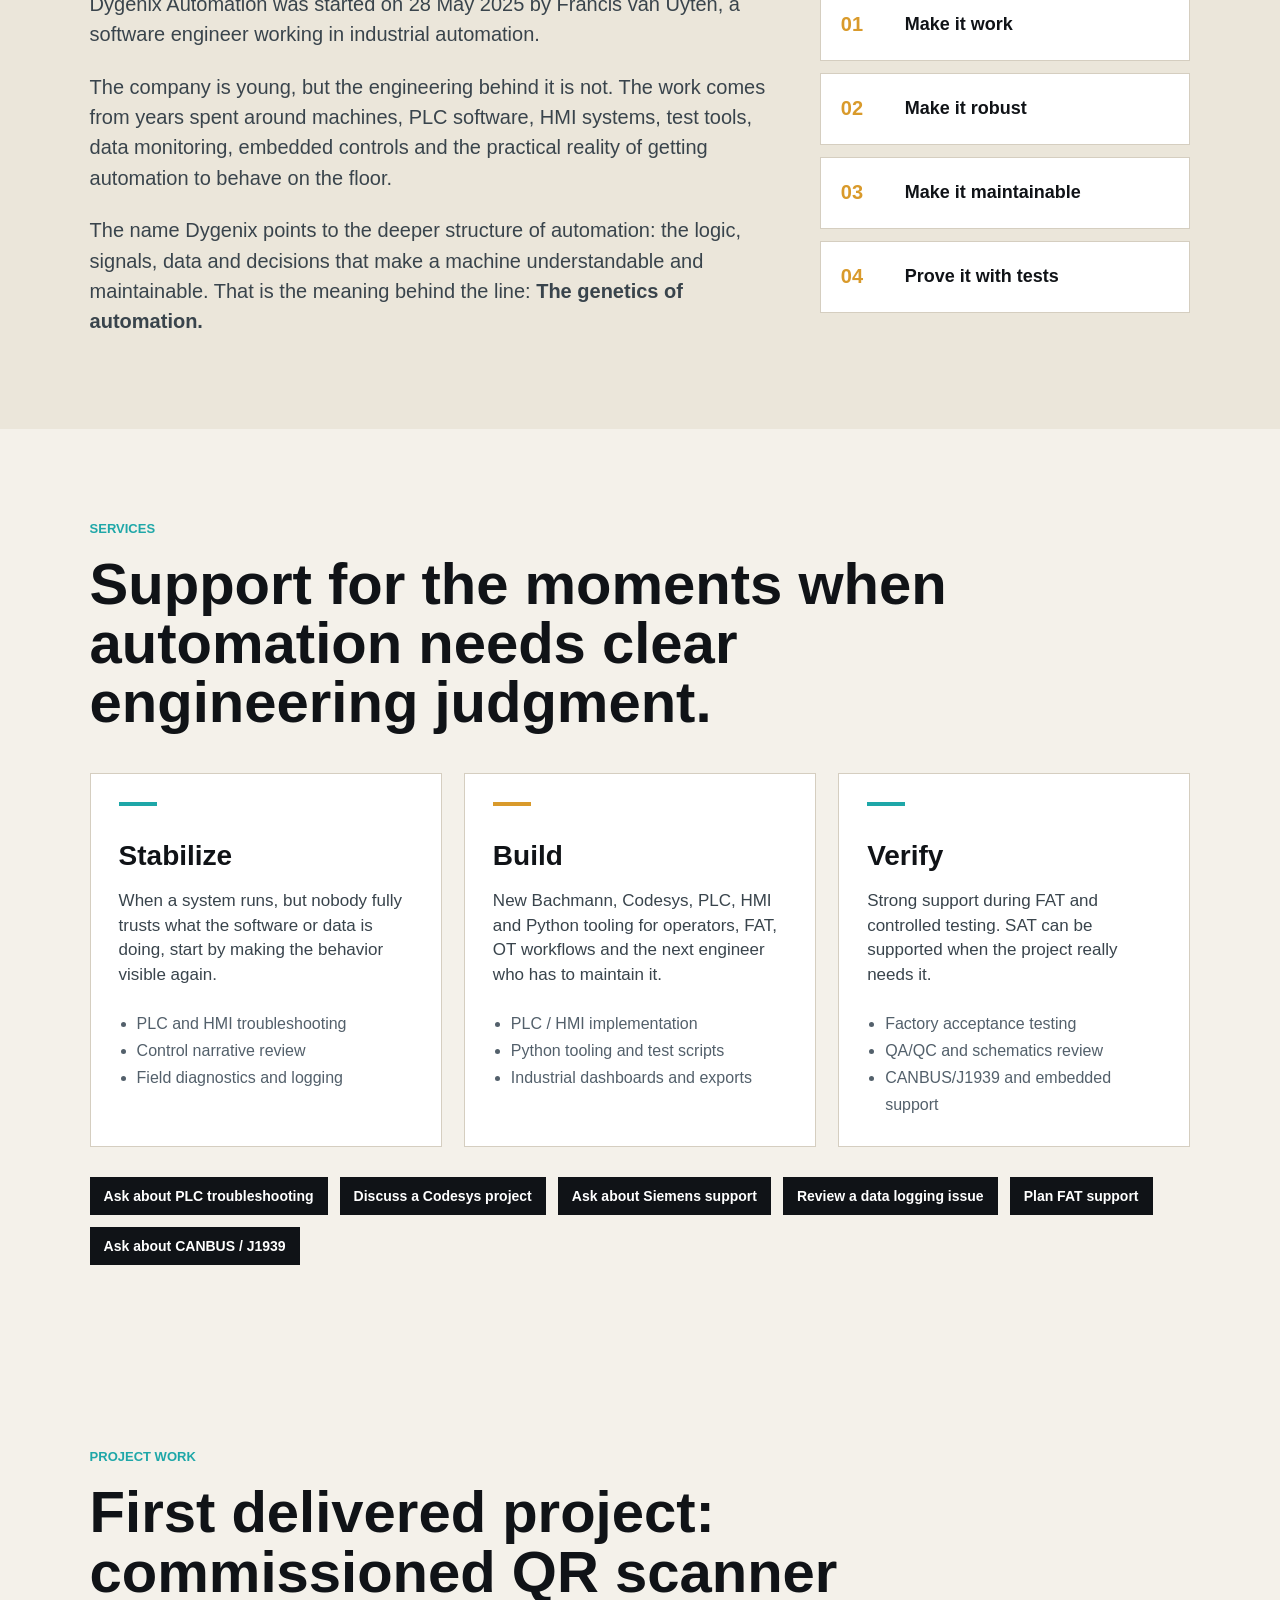
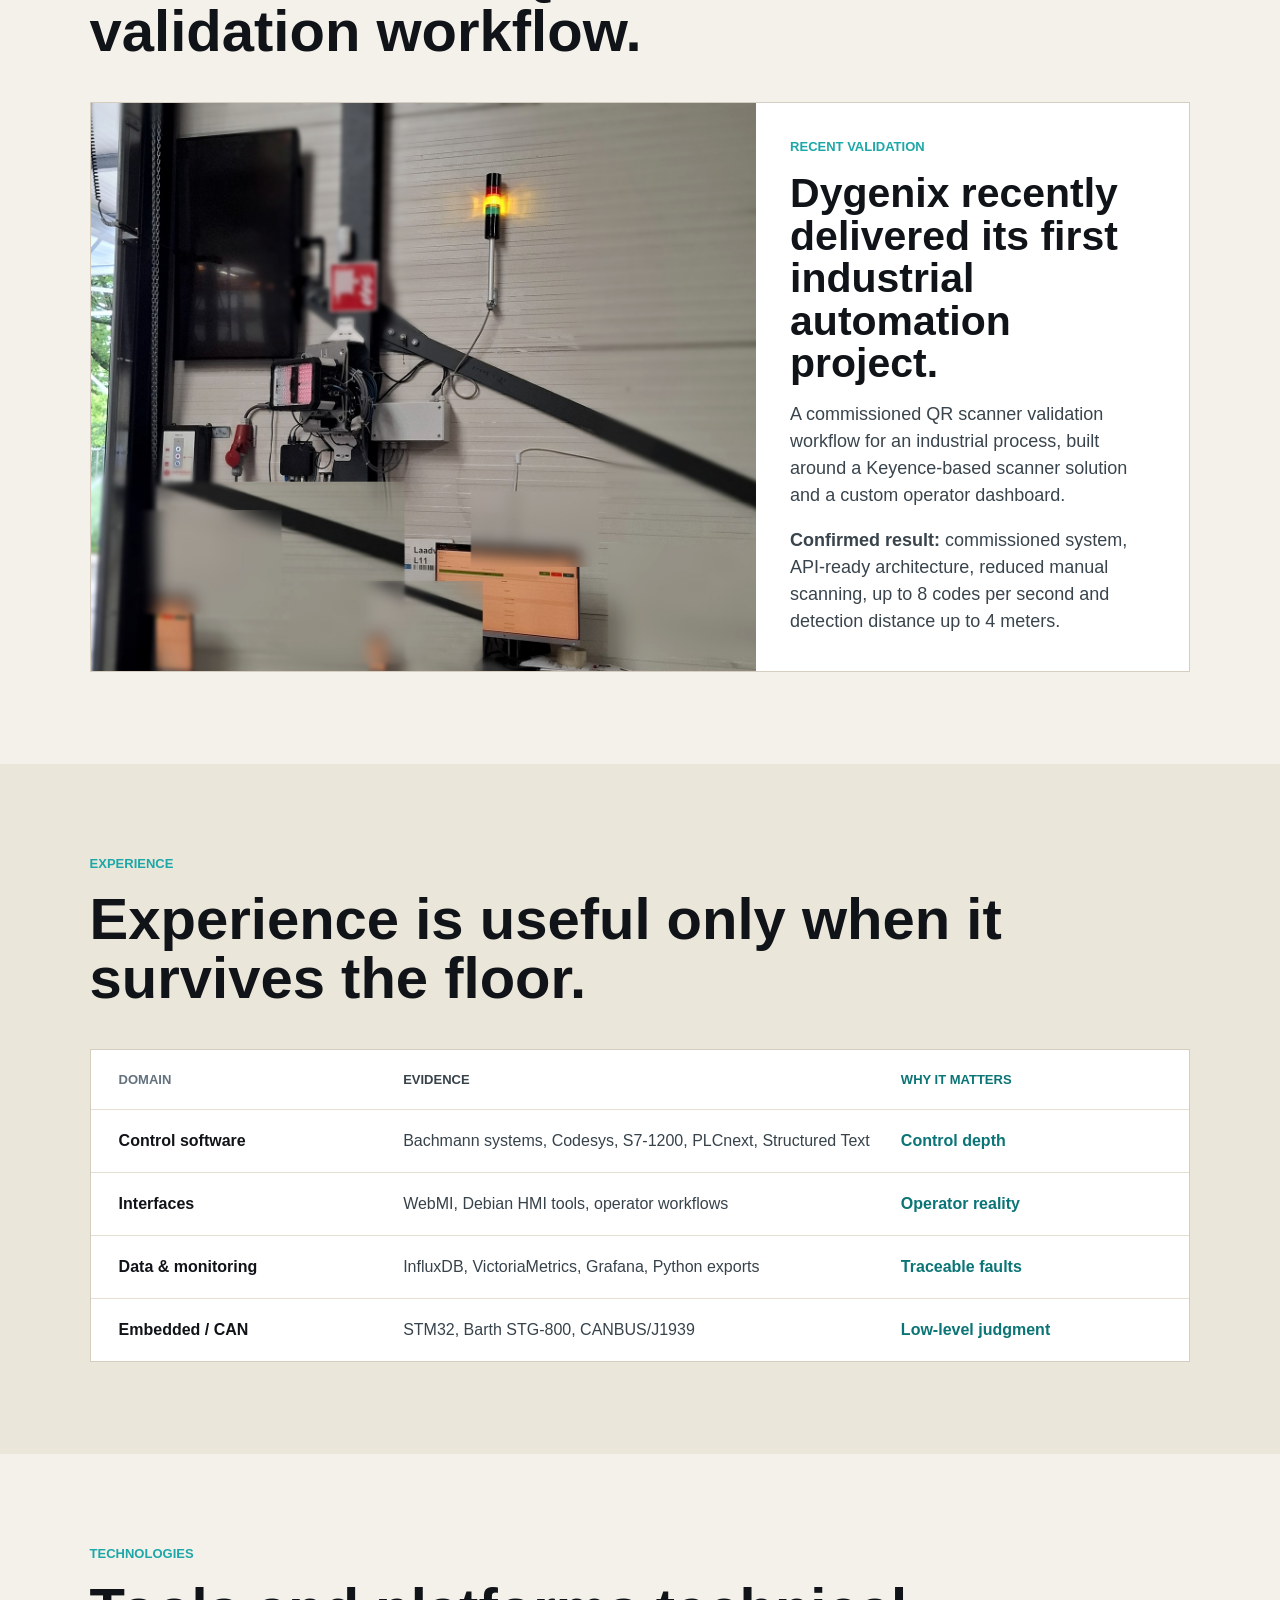
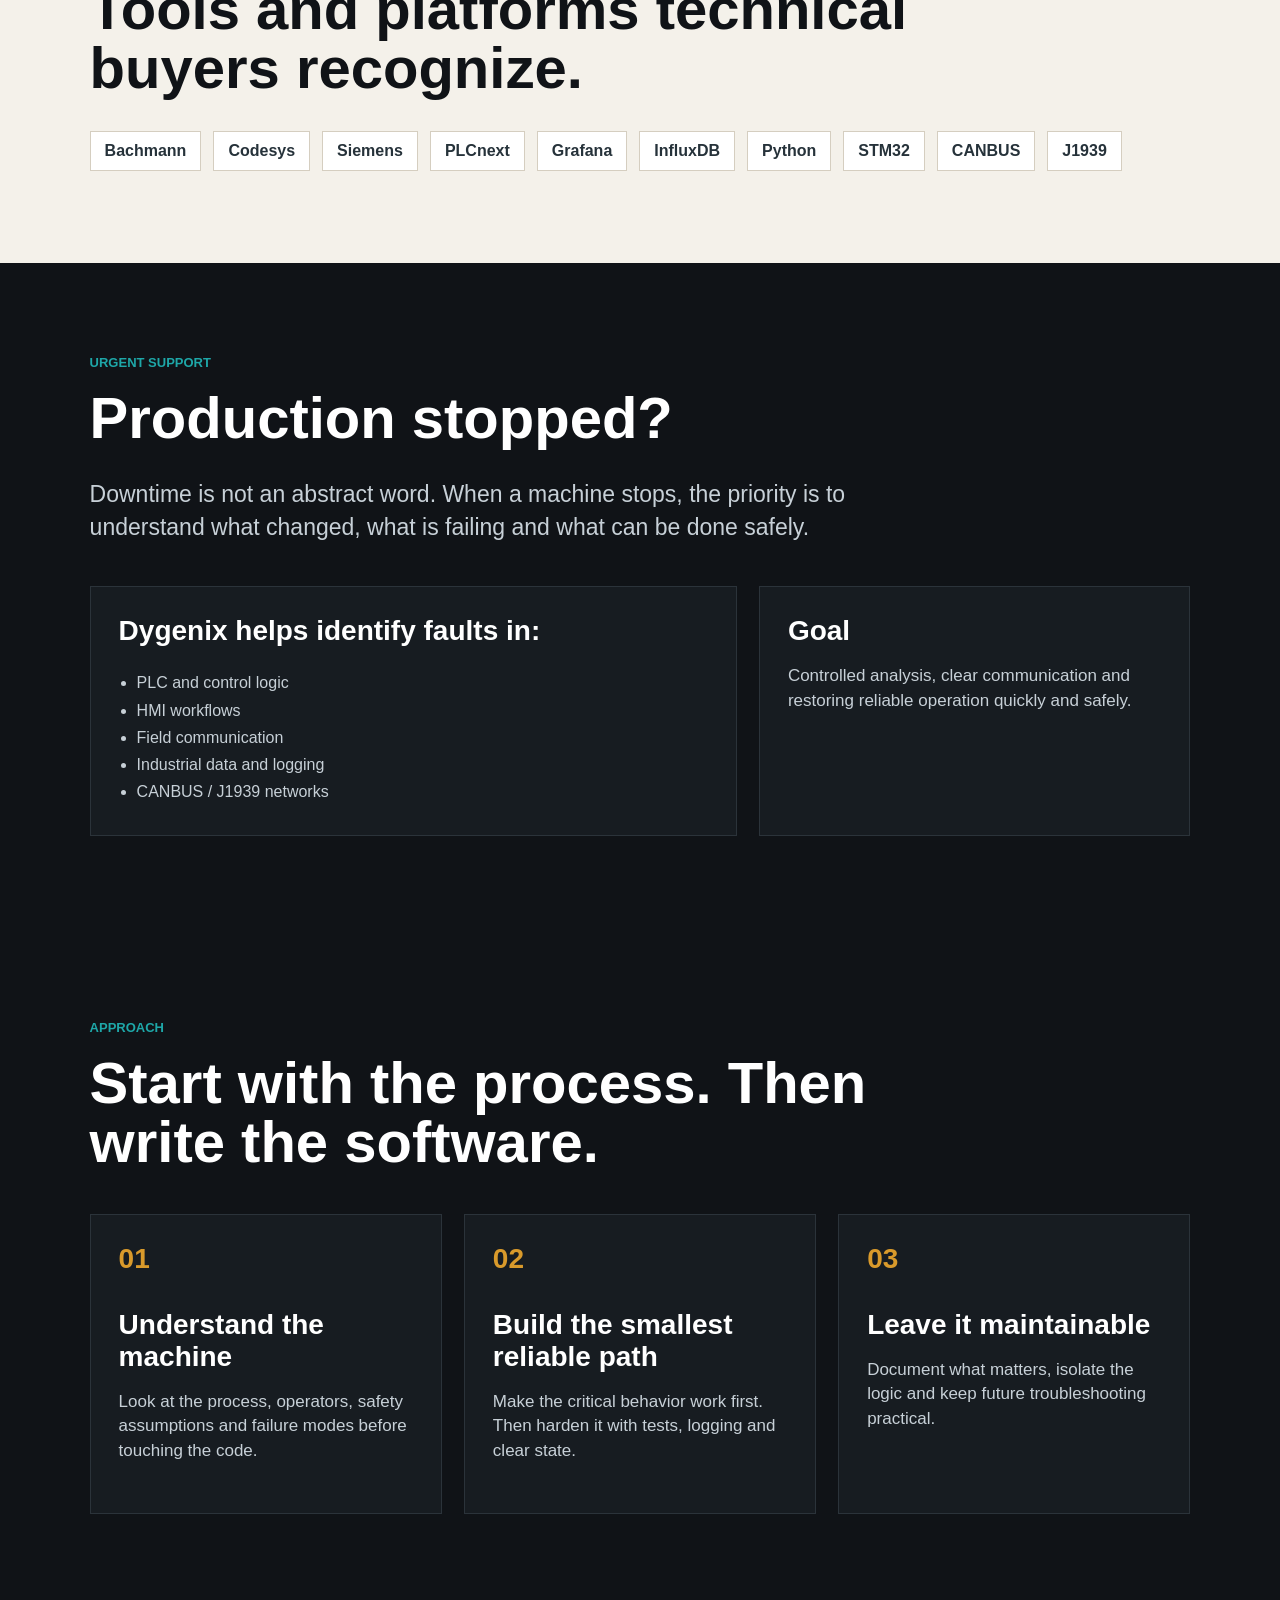
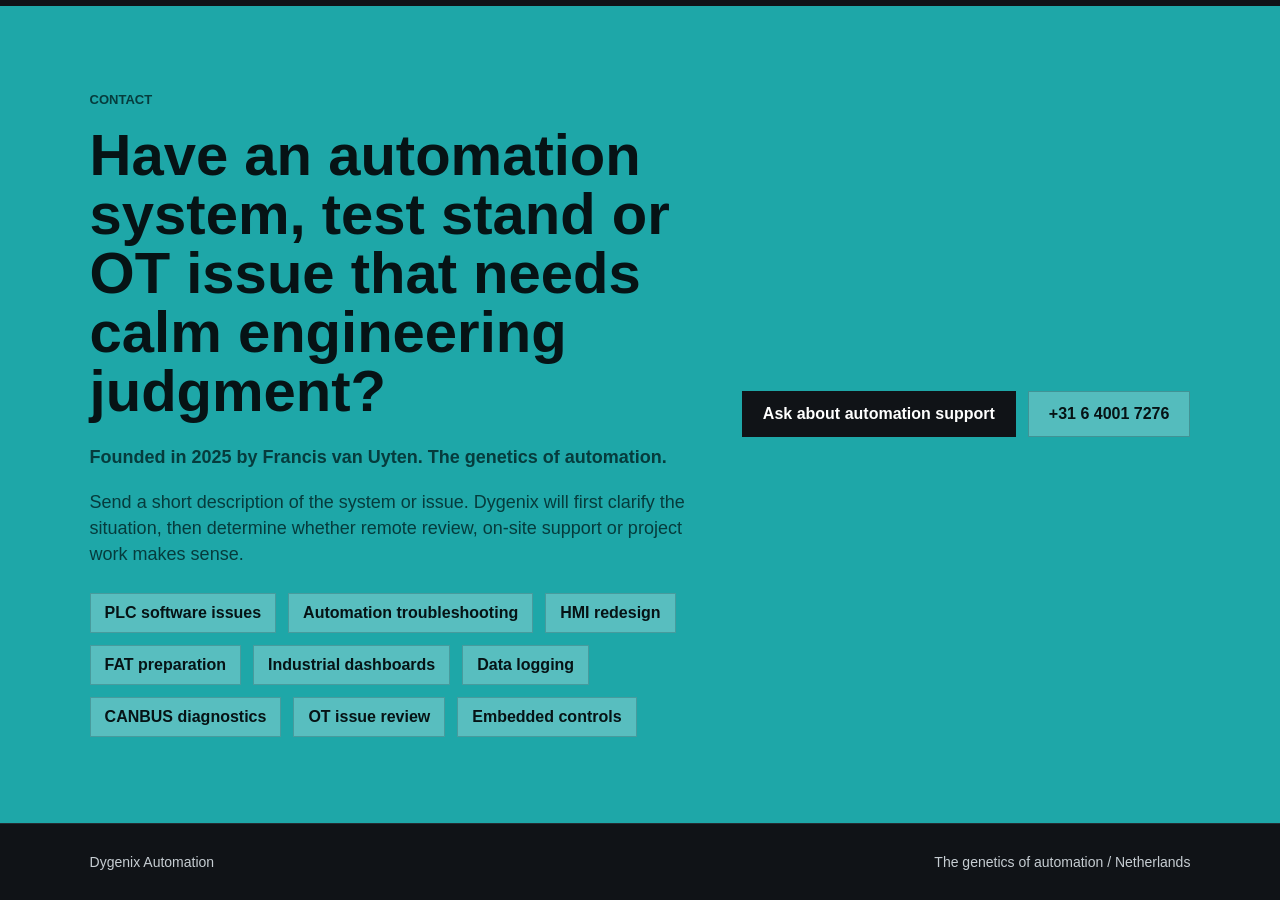
==== commit 94579f31: "Sharpen Dygenix lead generation copy" ====
--- a/index.html
+++ b/index.html
@@ -4,7 +4,7 @@
   <meta charset="utf-8">
   <meta name="viewport" content="width=device-width, initial-scale=1">
   <title>Dygenix Automation</title>
-  <meta name="description" content="PLC programming, HMI development, industrial data systems and verification support for machine builders, manufacturers and test facilities.">
+  <meta name="description" content="PLC, HMI, OT and industrial data support for automation systems that need to work reliably in the real world.">
   <link rel="stylesheet" href="styles.css">
 </head>
 <body>
@@ -31,31 +31,47 @@
         <p class="eyebrow">Industrial automation software</p>
         <h1 id="hero-title">Dygenix Automation</h1>
         <p class="tagline">The genetics of automation</p>
-        <p class="hero-copy">PLC programming, HMI development and industrial data solutions for machine builders, manufacturers and test facilities.</p>
+        <p class="hero-copy">PLC, HMI, OT and industrial data support for automation systems that need to work reliably in the real world.</p>
         <div class="hero-actions" aria-label="Primary actions">
-          <a class="button primary" href="#contact">Start a project</a>
+          <a class="button primary" href="#contact">Ask about automation support</a>
           <a class="button secondary" href="#projects">See proof</a>
         </div>
       </div>
       <div class="hero-rail" aria-label="Core capabilities">
         <div><strong>PLC / HMI</strong><span>Bachmann, Codesys, Siemens, PLCnext</span></div>
         <div><strong>Industrial data</strong><span>InfluxDB, Grafana, Python tooling</span></div>
-        <div><strong>Verification</strong><span>FAT, QA/QC, CAN/J1939</span></div>
+        <div><strong>OT / verification</strong><span>FAT, QA/QC, CAN/J1939</span></div>
       </div>
     </section>
 
     <section class="intro section">
       <div class="section-head">
         <p class="eyebrow">Positioning</p>
-        <h2>Engineering support where drawings, software, data and the real machine have to agree.</h2>
-      </div>
-      <p class="lead">Dygenix supports machine builders and manufacturers who need control software, industrial data, test results and the physical machine to line up in practice.</p>
+        <h2>Engineering support where drawings, software, data and real-world systems have to agree.</h2>
+      </div>
+      <p class="lead">Dygenix supports automation systems where software, controls, data, operators and real-world behavior all have to agree.</p>
+    </section>
+
+    <section class="section contact-fit">
+      <div class="section-head">
+        <p class="eyebrow">Why contact Dygenix</p>
+        <h2>Contact Dygenix when the system needs practical engineering support.</h2>
+      </div>
+      <div class="reason-grid" aria-label="Reasons to contact Dygenix">
+        <span>An automation system is not behaving as expected</span>
+        <span>PLC or HMI logic has become unclear</span>
+        <span>FAT or validation needs stronger preparation</span>
+        <span>Industrial data is missing, unreliable or hard to use</span>
+        <span>CANBUS / J1939 faults need practical diagnosis</span>
+        <span>Embedded controls, OT systems or lab automation need support</span>
+        <span>A project needs extra automation engineering capacity</span>
+      </div>
     </section>
 
     <section id="who" class="section who">
       <div class="section-head">
         <p class="eyebrow">Who we help</p>
-        <h2>Practical automation support for teams that need the machine to behave.</h2>
+        <h2>Practical automation support for teams that need systems to behave.</h2>
       </div>
       <div class="who-grid">
         <article>
@@ -71,8 +87,8 @@
           <p>Automation support for test setups where signals, software, data and results must be reliable and repeatable.</p>
         </article>
         <article>
-          <h3>OEMs</h3>
-          <p>Extra engineering capacity for machines, subsystems and platforms that need robust automation software and clear verification.</p>
+          <h3>Systems & OEM Teams</h3>
+          <p>Extra engineering capacity for plants, battery systems, energy production, lab automation, embedded controls and OT systems.</p>
         </article>
       </div>
     </section>
@@ -85,7 +101,7 @@
       <div class="about-grid">
         <div class="about-copy">
           <p>Dygenix Automation was started on 28 May 2025 by Francis van Uyten, a software engineer working in industrial automation.</p>
-          <p>The company is young, but the engineering behind it is not. The work comes from years spent around machines, PLC software, HMI systems, test tools, data monitoring and the practical reality of getting automation to behave on the floor.</p>
+          <p>The company is young, but the engineering behind it is not. The work comes from years spent around machines, PLC software, HMI systems, test tools, data monitoring, embedded controls and the practical reality of getting automation to behave on the floor.</p>
           <p>The name Dygenix points to the deeper structure of automation: the logic, signals, data and decisions that make a machine understandable and maintainable. That is the meaning behind the line: <strong>The genetics of automation.</strong></p>
         </div>
         <div class="about-principles" aria-label="Dygenix principles">
@@ -106,7 +122,7 @@
         <article class="service">
           <span class="accent"></span>
           <h3>Stabilize</h3>
-          <p>When a machine works, but nobody fully trusts what the software is doing, start by making the behavior visible again.</p>
+          <p>When a system runs, but nobody fully trusts what the software or data is doing, start by making the behavior visible again.</p>
           <ul>
             <li>PLC and HMI troubleshooting</li>
             <li>Control narrative review</li>
@@ -116,7 +132,7 @@
         <article class="service">
           <span class="accent amber"></span>
           <h3>Build</h3>
-          <p>New Bachmann, Codesys, PLC, HMI and Python tooling, written for operators, FAT and the next engineer who has to maintain it.</p>
+          <p>New Bachmann, Codesys, PLC, HMI and Python tooling for operators, FAT, OT workflows and the next engineer who has to maintain it.</p>
           <ul>
             <li>PLC / HMI implementation</li>
             <li>Python tooling and test scripts</li>
@@ -135,19 +151,19 @@
         </article>
       </div>
       <div class="service-links" aria-label="Service pages">
-        <a href="services/plc-programming.html">PLC Programming</a>
-        <a href="services/codesys-development.html">Codesys Development</a>
-        <a href="services/siemens-programming.html">Siemens Programming</a>
-        <a href="services/industrial-data-systems.html">Industrial Data Systems</a>
-        <a href="services/fat-verification-support.html">FAT & Verification</a>
-        <a href="services/canbus-j1939-engineering.html">CANBUS / J1939</a>
+        <a href="services/plc-programming.html">Ask about PLC troubleshooting</a>
+        <a href="services/codesys-development.html">Discuss a Codesys project</a>
+        <a href="services/siemens-programming.html">Ask about Siemens support</a>
+        <a href="services/industrial-data-systems.html">Review a data logging issue</a>
+        <a href="services/fat-verification-support.html">Plan FAT support</a>
+        <a href="services/canbus-j1939-engineering.html">Ask about CANBUS / J1939</a>
       </div>
     </section>
 
     <section id="projects" class="section projects">
       <div class="section-head">
         <p class="eyebrow">Project work</p>
-        <h2>Field-validated QR Scanner workflow support for an industrial process.</h2>
+        <h2>First delivered project: commissioned QR scanner validation workflow.</h2>
       </div>
       <article class="validation-feature">
         <div class="validation-photo">
@@ -155,10 +171,9 @@
         </div>
         <div class="validation-copy">
           <p class="eyebrow">Recent validation</p>
-          <h3>From manual checking to automatic scan validation.</h3>
-          <p><strong>Challenge:</strong> manual delivery validation caused delays and risk of missed scans. Operators had to scan and check delivery notes by hand, then verify whether all goods were scanned correctly.</p>
-          <p><strong>Solution:</strong> Dygenix built and validated a Keyence-based QR Scanner solution with a custom operator dashboard. When goods pass through the scan zone, the system reads the codes automatically.</p>
-          <p><strong>Result:</strong> the system is commissioned, API-ready and flexible enough to keep growing. It can scan up to 8 codes per second on moving goods and detect codes from up to 4 meters away.</p>
+          <h3>Dygenix recently delivered its first industrial automation project.</h3>
+          <p>A commissioned QR scanner validation workflow for an industrial process, built around a Keyence-based scanner solution and a custom operator dashboard.</p>
+          <p><strong>Confirmed result:</strong> commissioned system, API-ready architecture, reduced manual scanning, up to 8 codes per second and detection distance up to 4 meters.</p>
         </div>
       </article>
     </section>
@@ -267,21 +282,23 @@
     <section id="contact" class="contact">
       <div>
         <p class="eyebrow">Contact</p>
-        <h2>Have a machine, test stand or automation issue that needs calm engineering judgment?</h2>
+        <h2>Have an automation system, test stand or OT issue that needs calm engineering judgment?</h2>
         <p class="contact-details">Founded in 2025 by Francis van Uyten. The genetics of automation.</p>
+        <p class="contact-next">Send a short description of the system or issue. Dygenix will first clarify the situation, then determine whether remote review, on-site support or project work makes sense.</p>
         <div class="contact-reasons" aria-label="Typical reasons clients contact Dygenix">
           <span>PLC software issues</span>
-          <span>Machine troubleshooting</span>
+          <span>Automation troubleshooting</span>
           <span>HMI redesign</span>
           <span>FAT preparation</span>
           <span>Industrial dashboards</span>
           <span>Data logging</span>
           <span>CANBUS diagnostics</span>
-          <span>Verification support</span>
+          <span>OT issue review</span>
+          <span>Embedded controls</span>
         </div>
       </div>
       <div class="contact-actions">
-        <a class="button primary" href="mailto:fvanuyten@dygenix.nl">fvanuyten@dygenix.nl</a>
+        <a class="button primary" href="mailto:fvanuyten@dygenix.nl">Ask about automation support</a>
         <a class="button contact-phone" href="tel:+31640017276">+31 6 4001 7276</a>
       </div>
     </section>
--- a/styles.css
+++ b/styles.css
@@ -281,6 +281,30 @@
 
 .who {
   background: var(--paper);
+}
+
+.contact-fit {
+  background: var(--paper-2);
+}
+
+.reason-grid {
+  display: grid;
+  grid-template-columns: repeat(2, 1fr);
+  gap: 12px;
+  margin-top: 34px;
+}
+
+.reason-grid span {
+  min-height: 58px;
+  display: flex;
+  align-items: center;
+  padding: 16px 18px;
+  background: var(--white);
+  border: 1px solid var(--line);
+  color: #26323a;
+  font-size: 17px;
+  font-weight: 800;
+  line-height: 1.35;
 }
 
 .who-grid {
@@ -625,6 +649,14 @@
   line-height: 1.45;
 }
 
+.contact-next {
+  max-width: 820px;
+  margin: 18px 0 0;
+  color: #063c3d;
+  font-size: 18px;
+  line-height: 1.45;
+}
+
 .contact-reasons {
   max-width: 850px;
   margin-top: 26px;
@@ -740,6 +772,7 @@
   .about-grid,
   .service-detail,
   .service-grid,
+  .reason-grid,
   .project-grid,
   .who-grid,
   .support-grid,
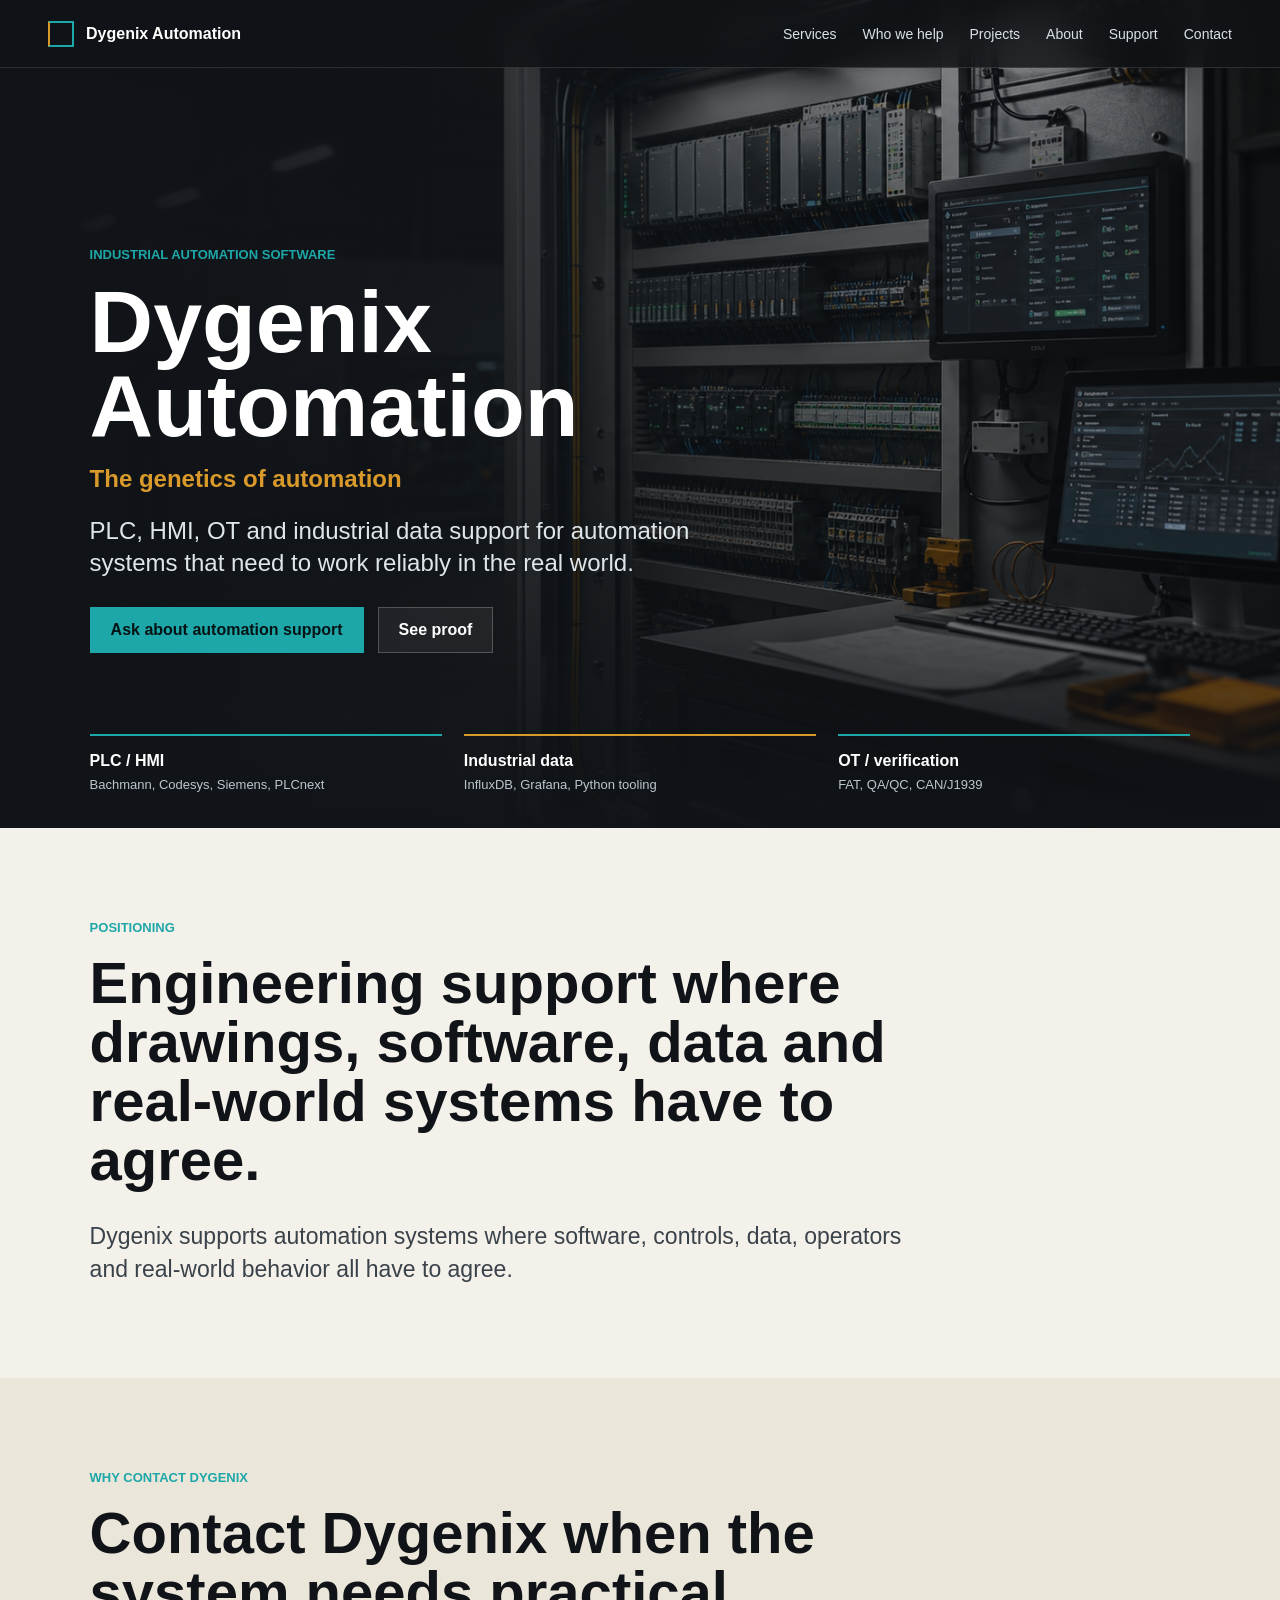
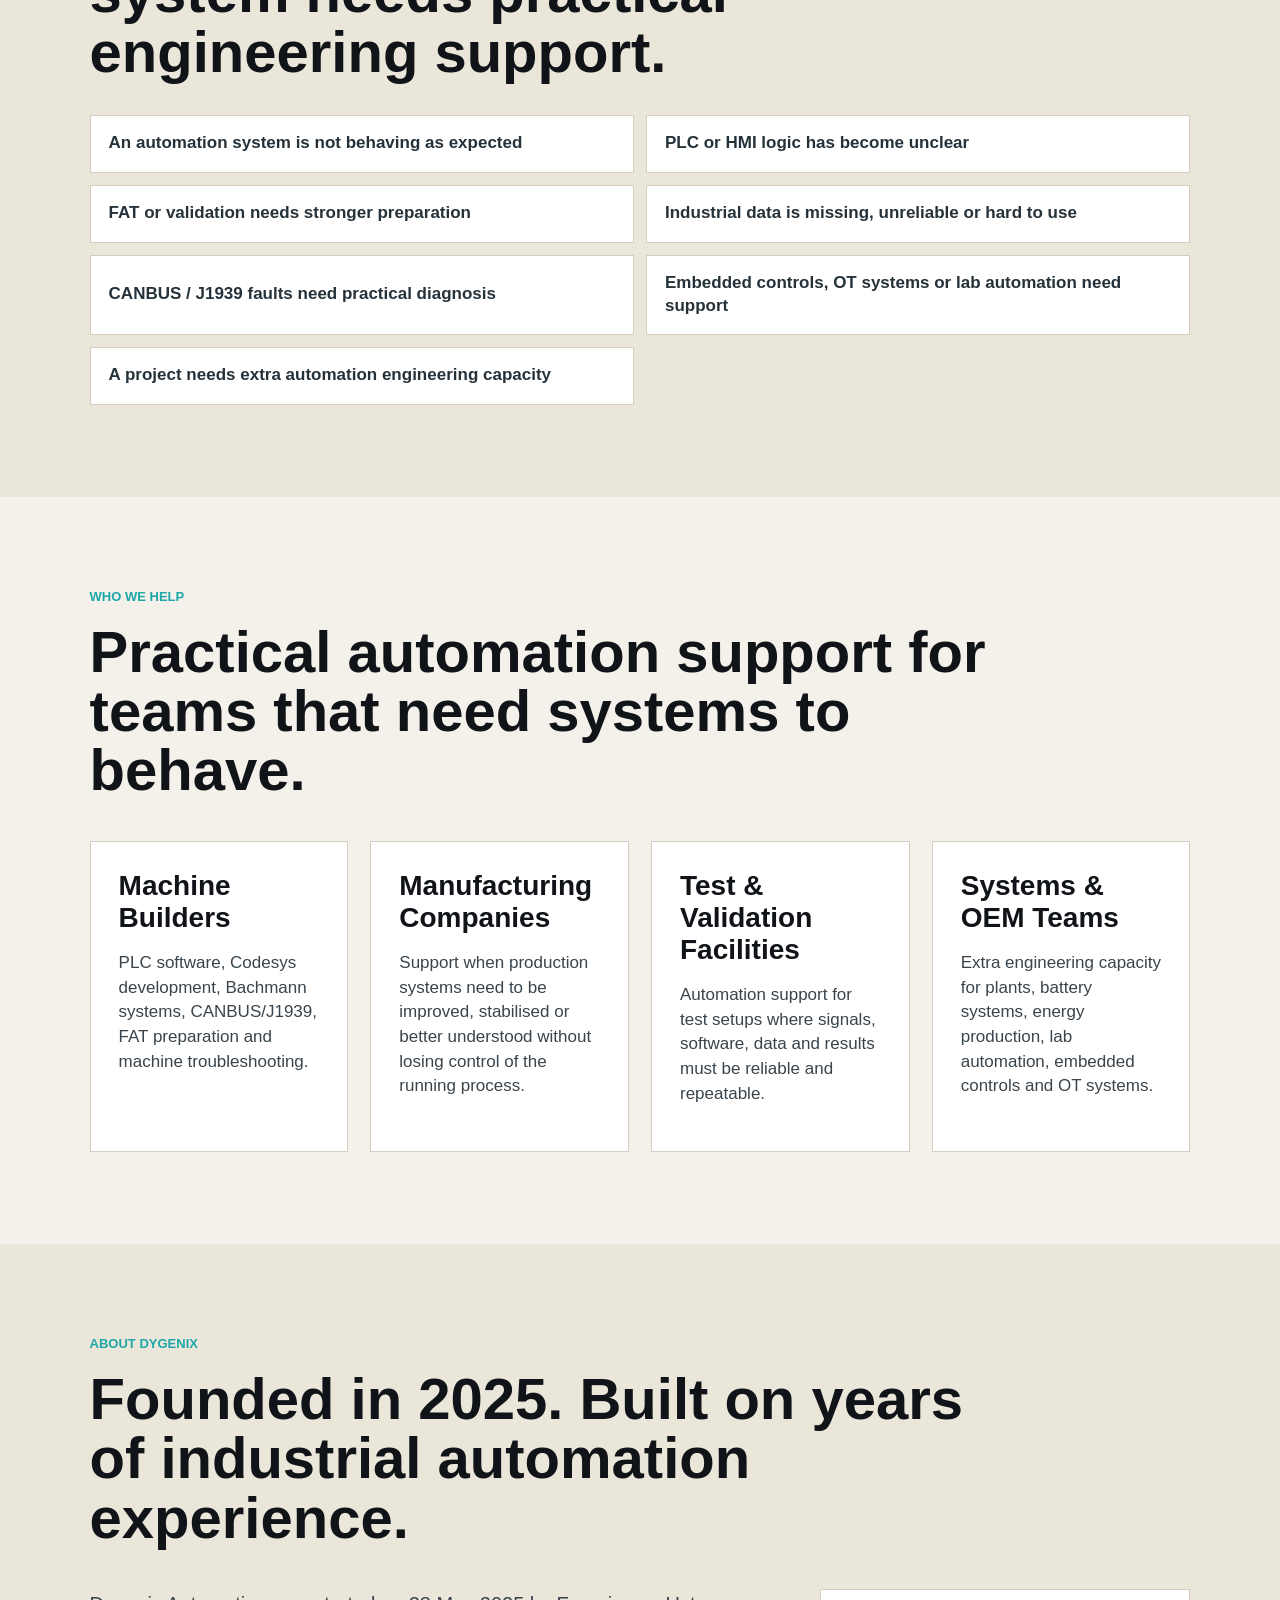
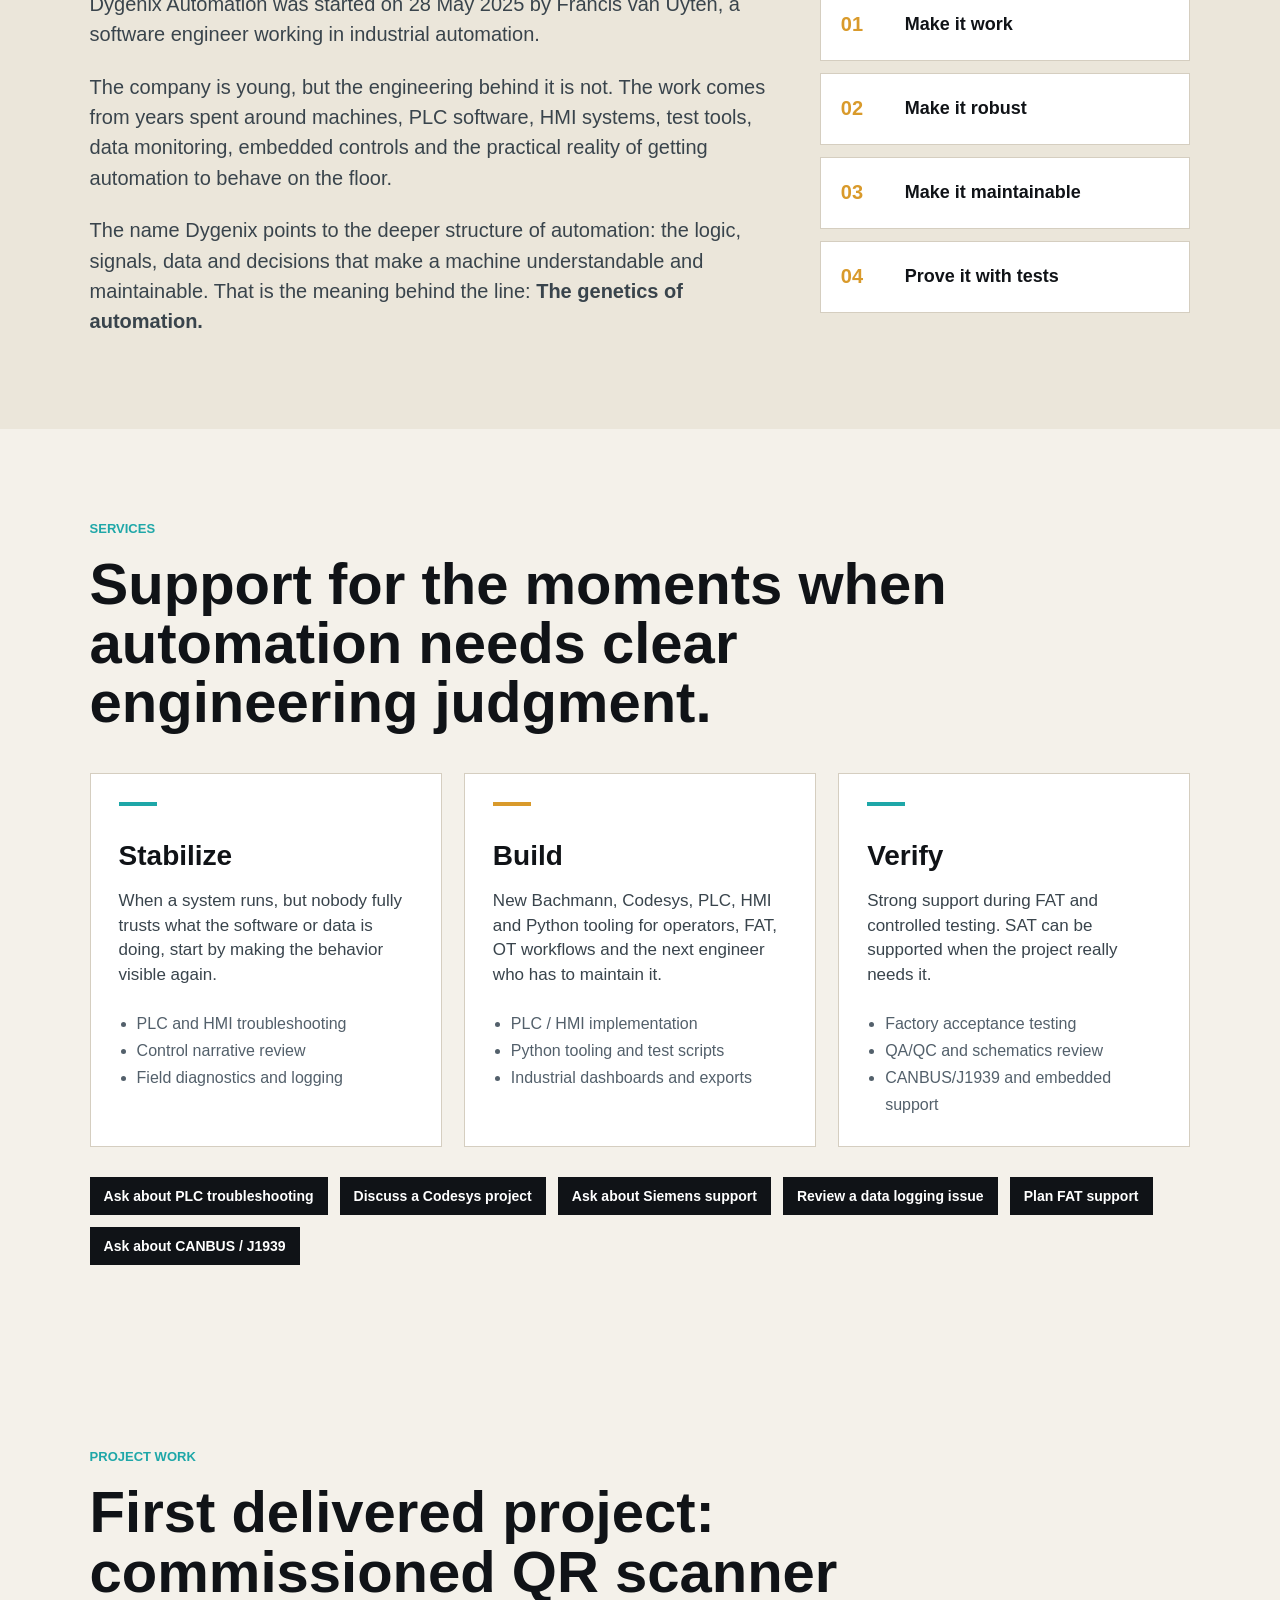
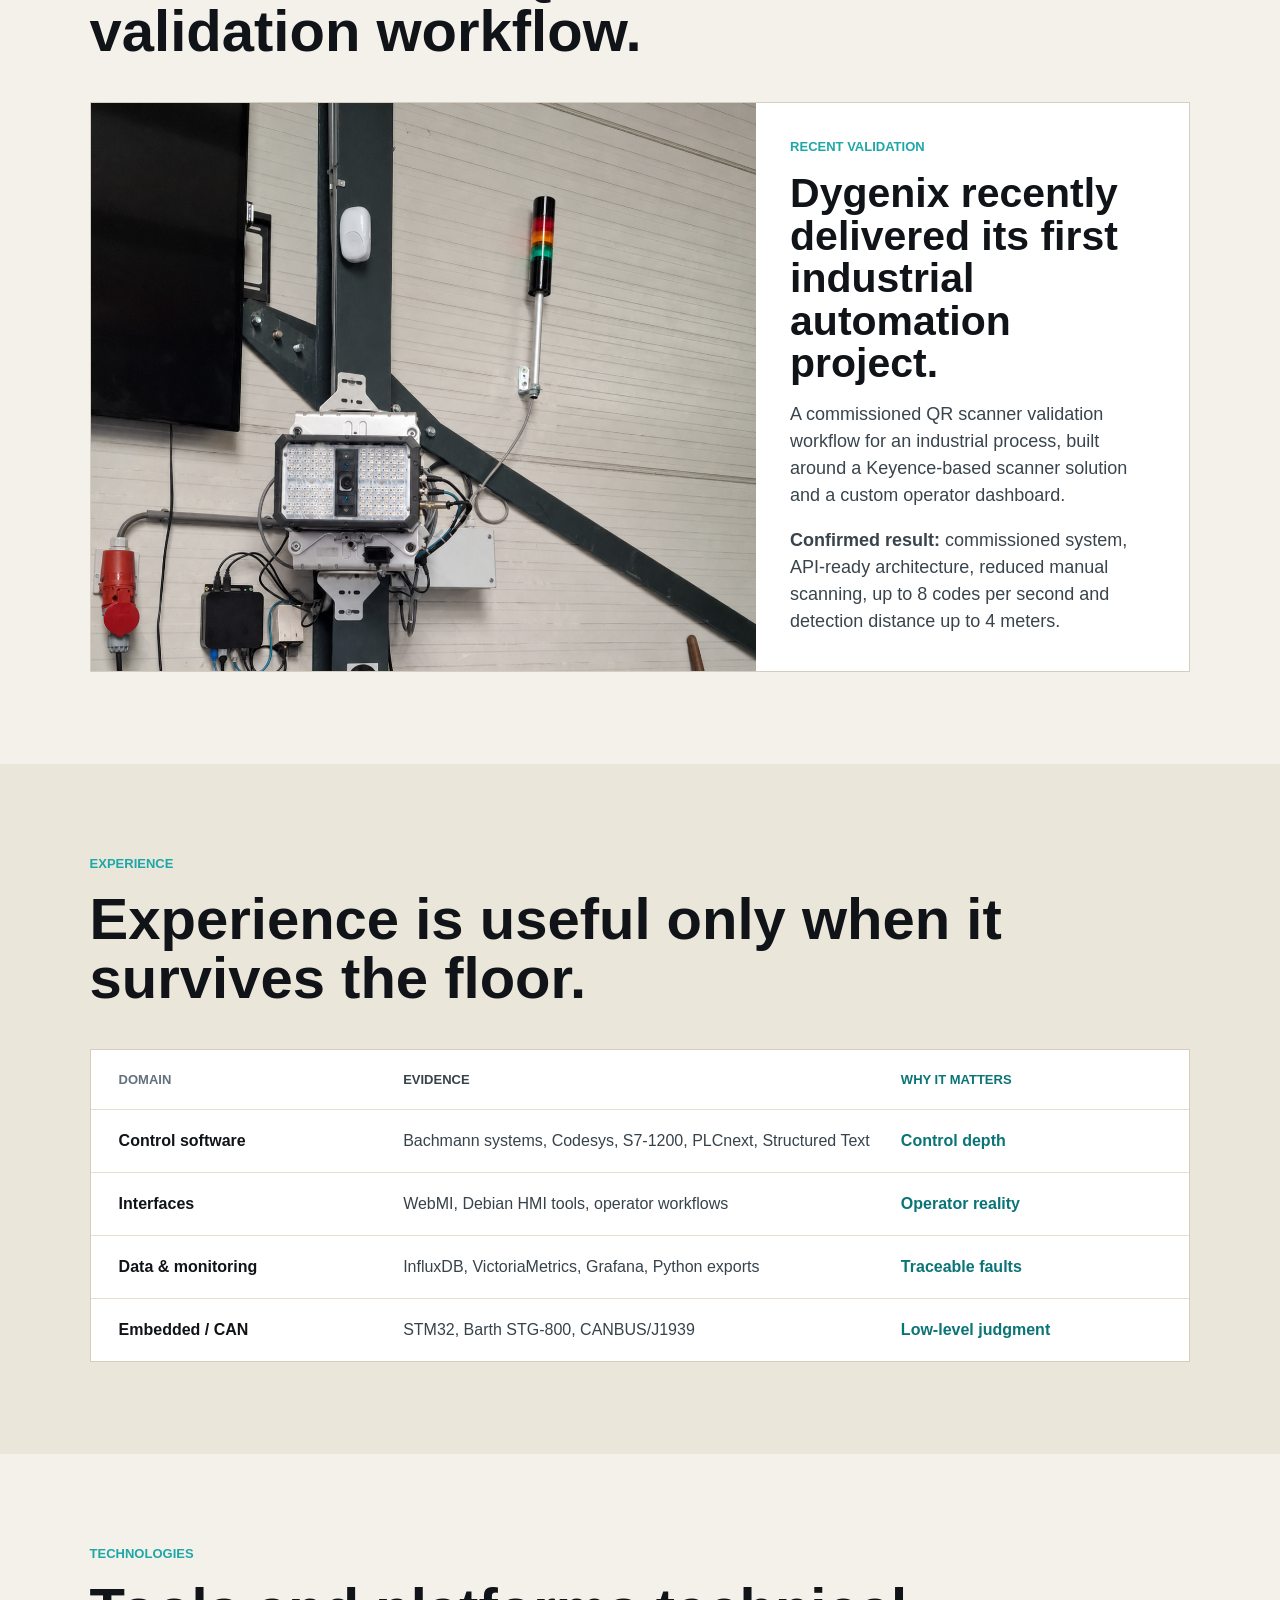
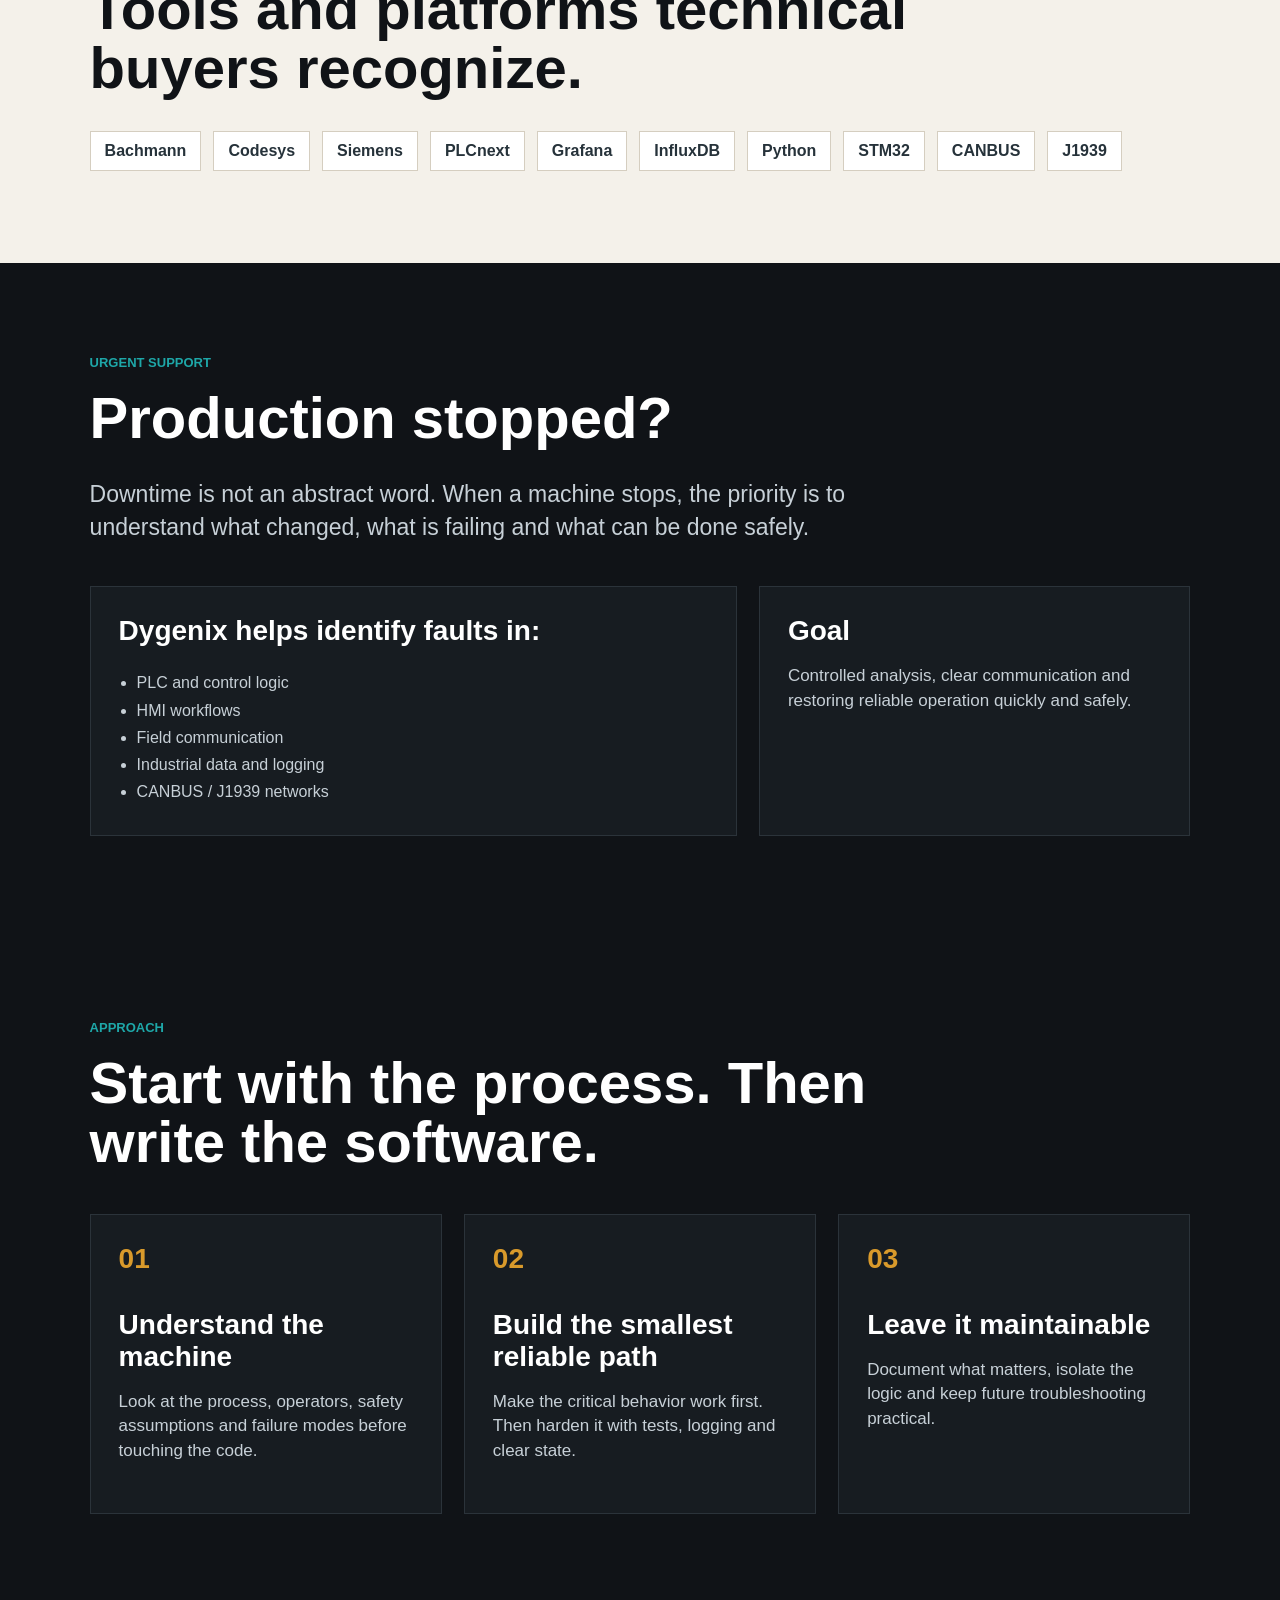
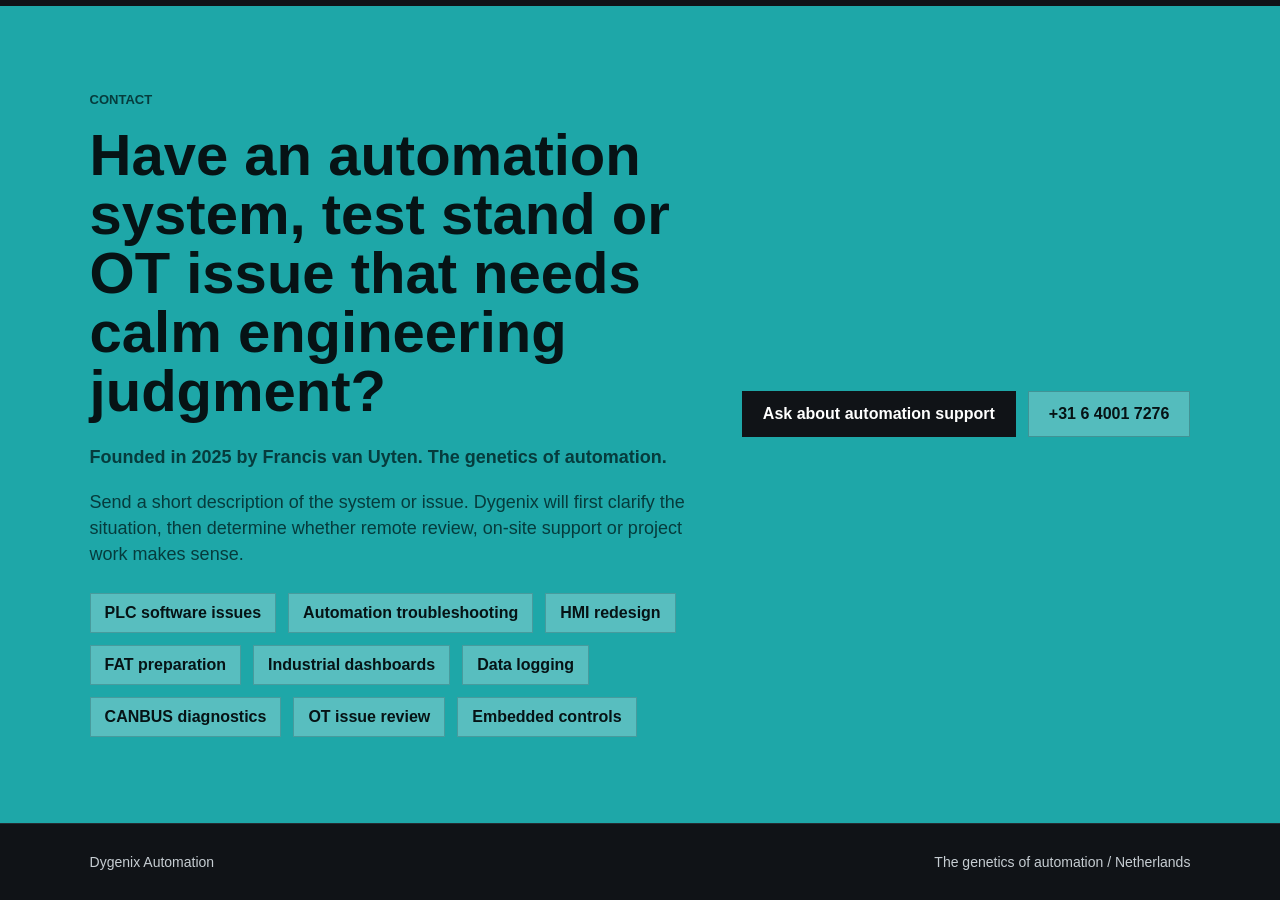
==== commit 3f56540e: "Replace QR scanner project photo" ====
--- a/index.html
+++ b/index.html
@@ -167,7 +167,7 @@
       </div>
       <article class="validation-feature">
         <div class="validation-photo">
-          <img src="assets/projects/qr-scanner-system.jpg" alt="Field validation setup for QR scanner workflow">
+          <img src="assets/projects/qr-scanner-system-clean.png" alt="Commissioned QR scanner installation for industrial validation workflow">
         </div>
         <div class="validation-copy">
           <p class="eyebrow">Recent validation</p>
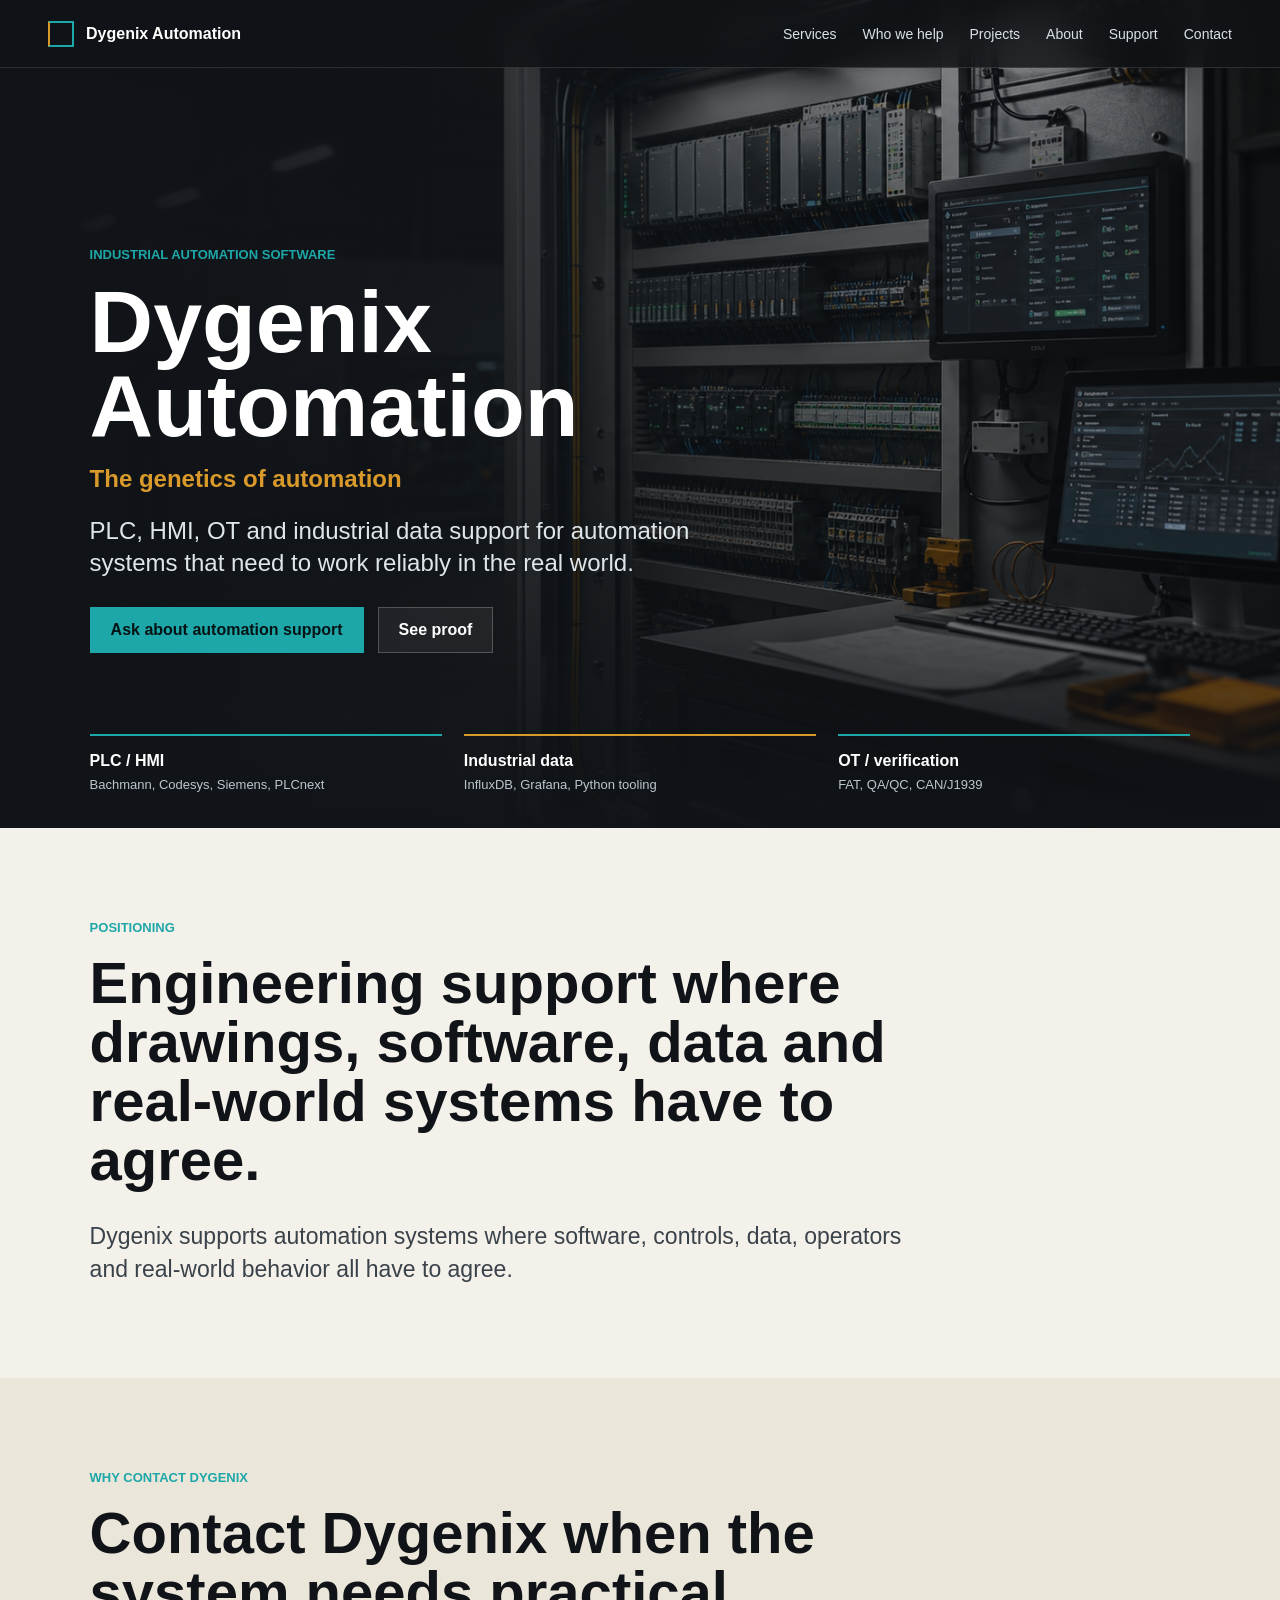
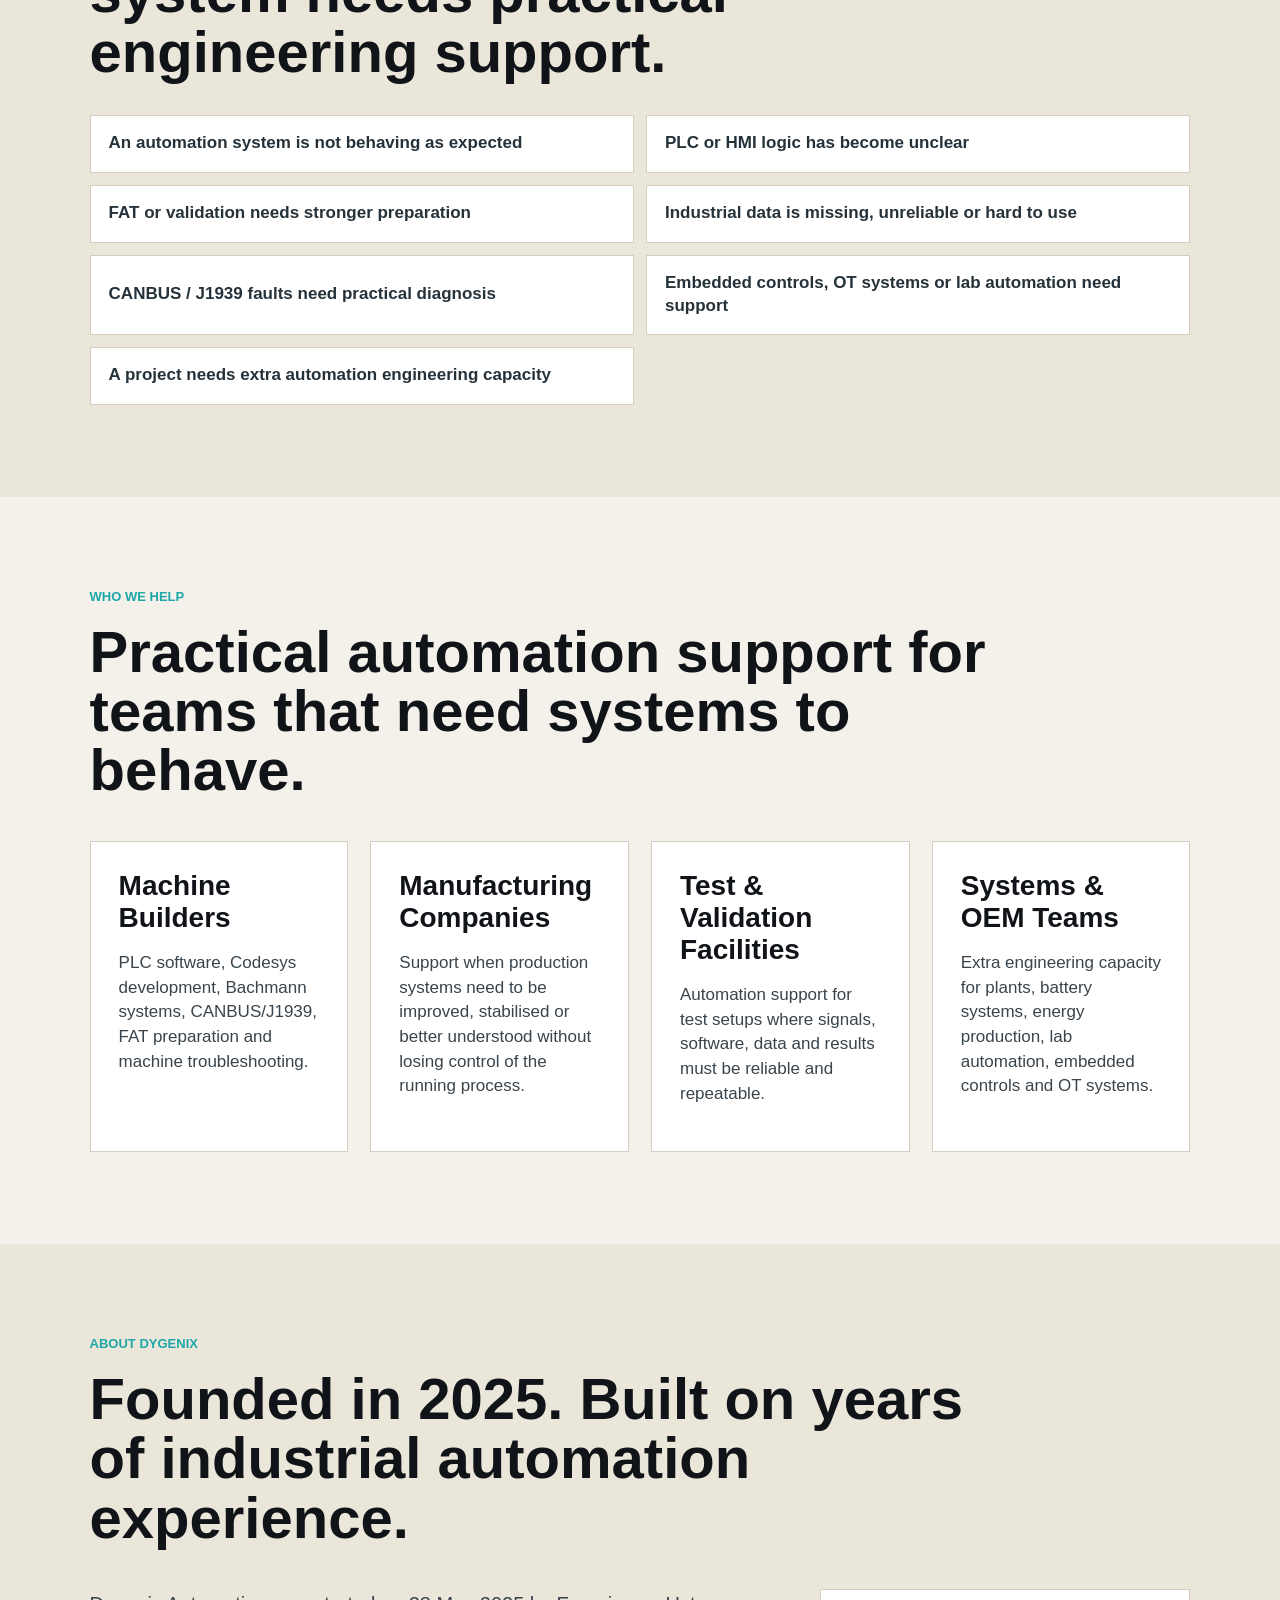
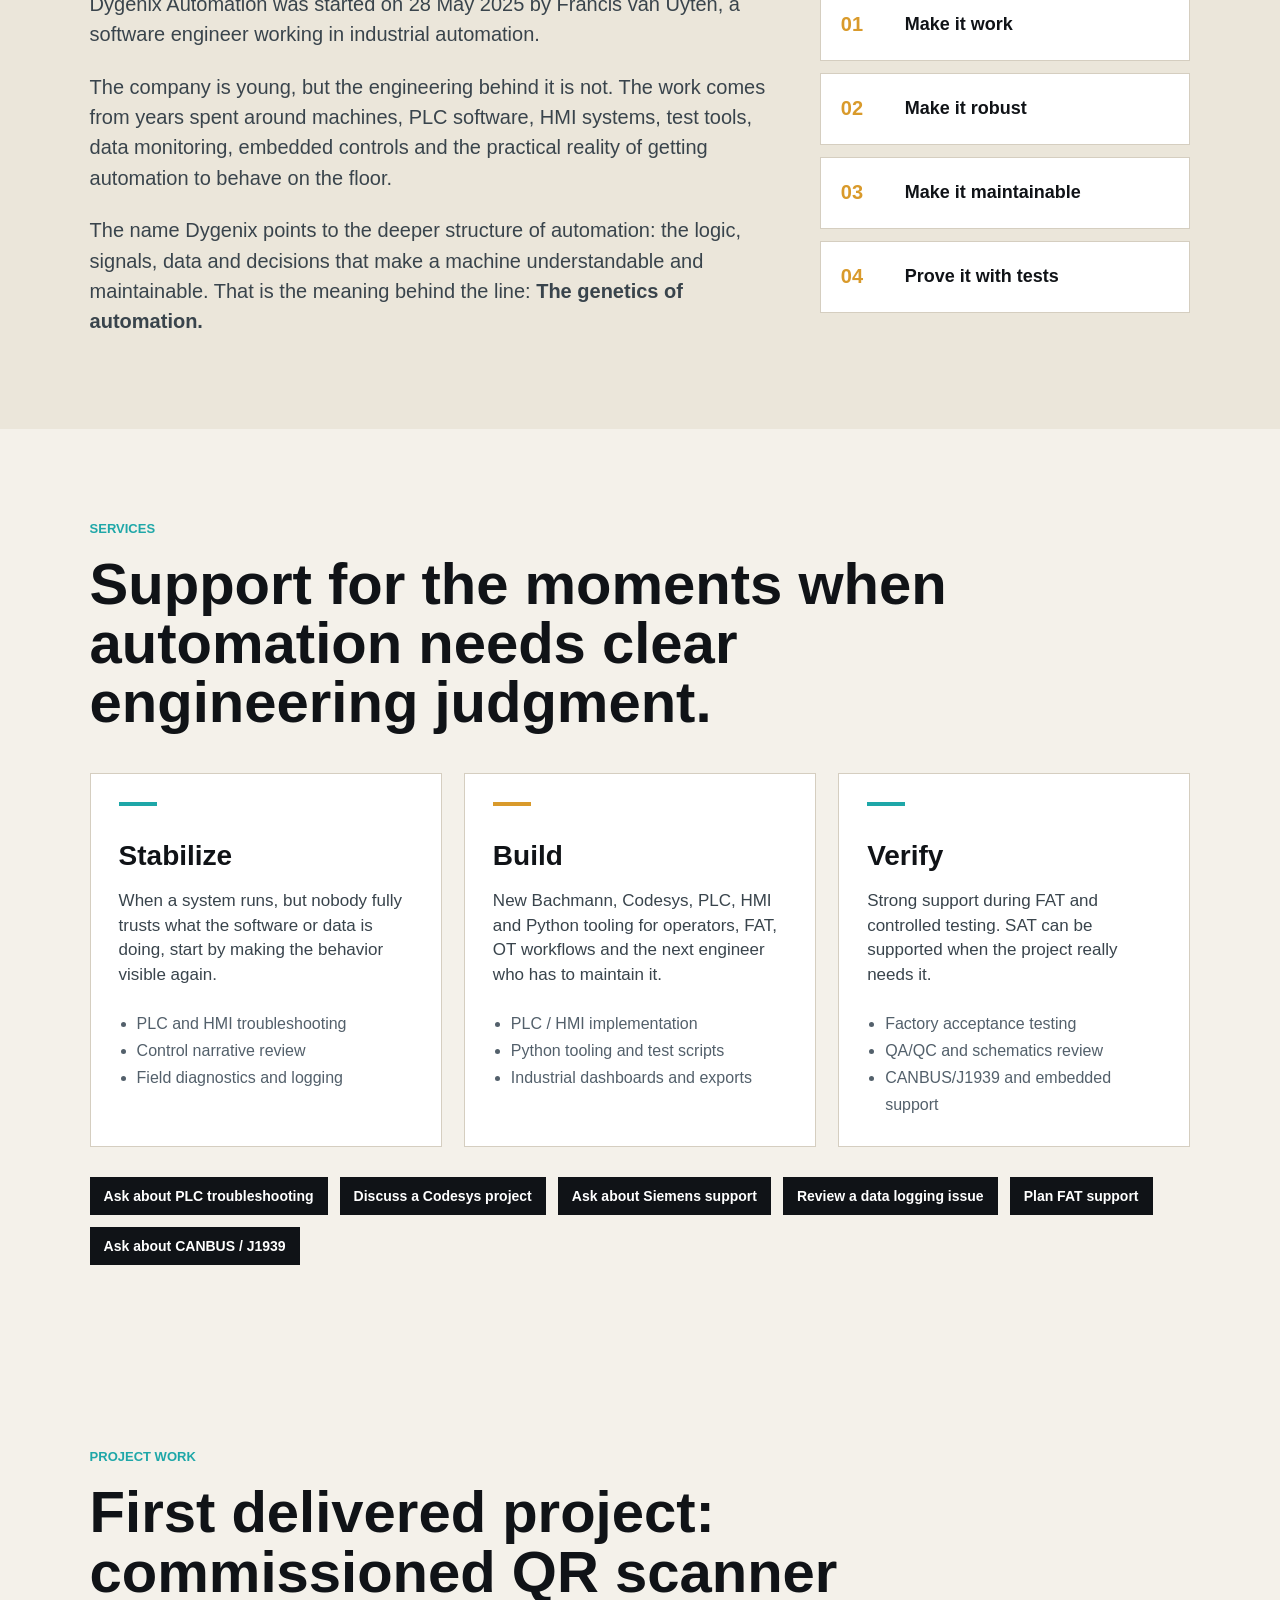
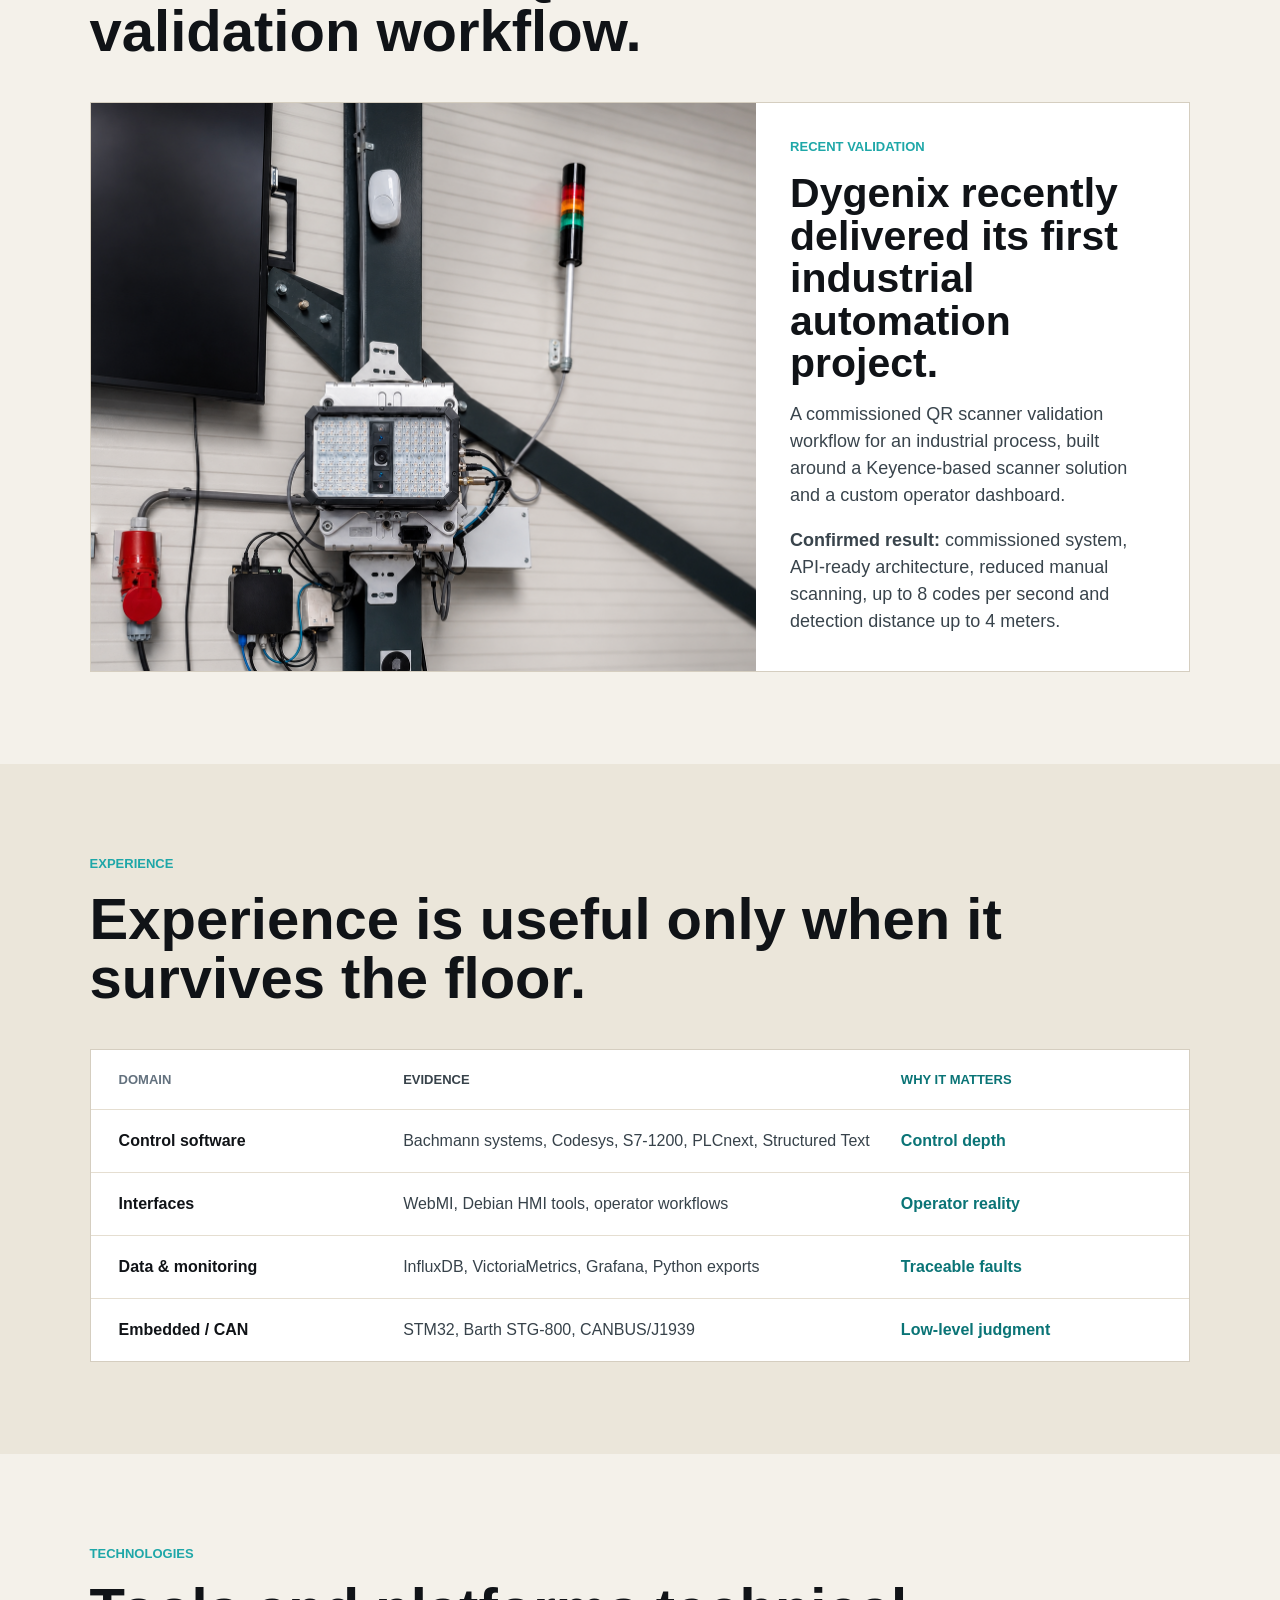
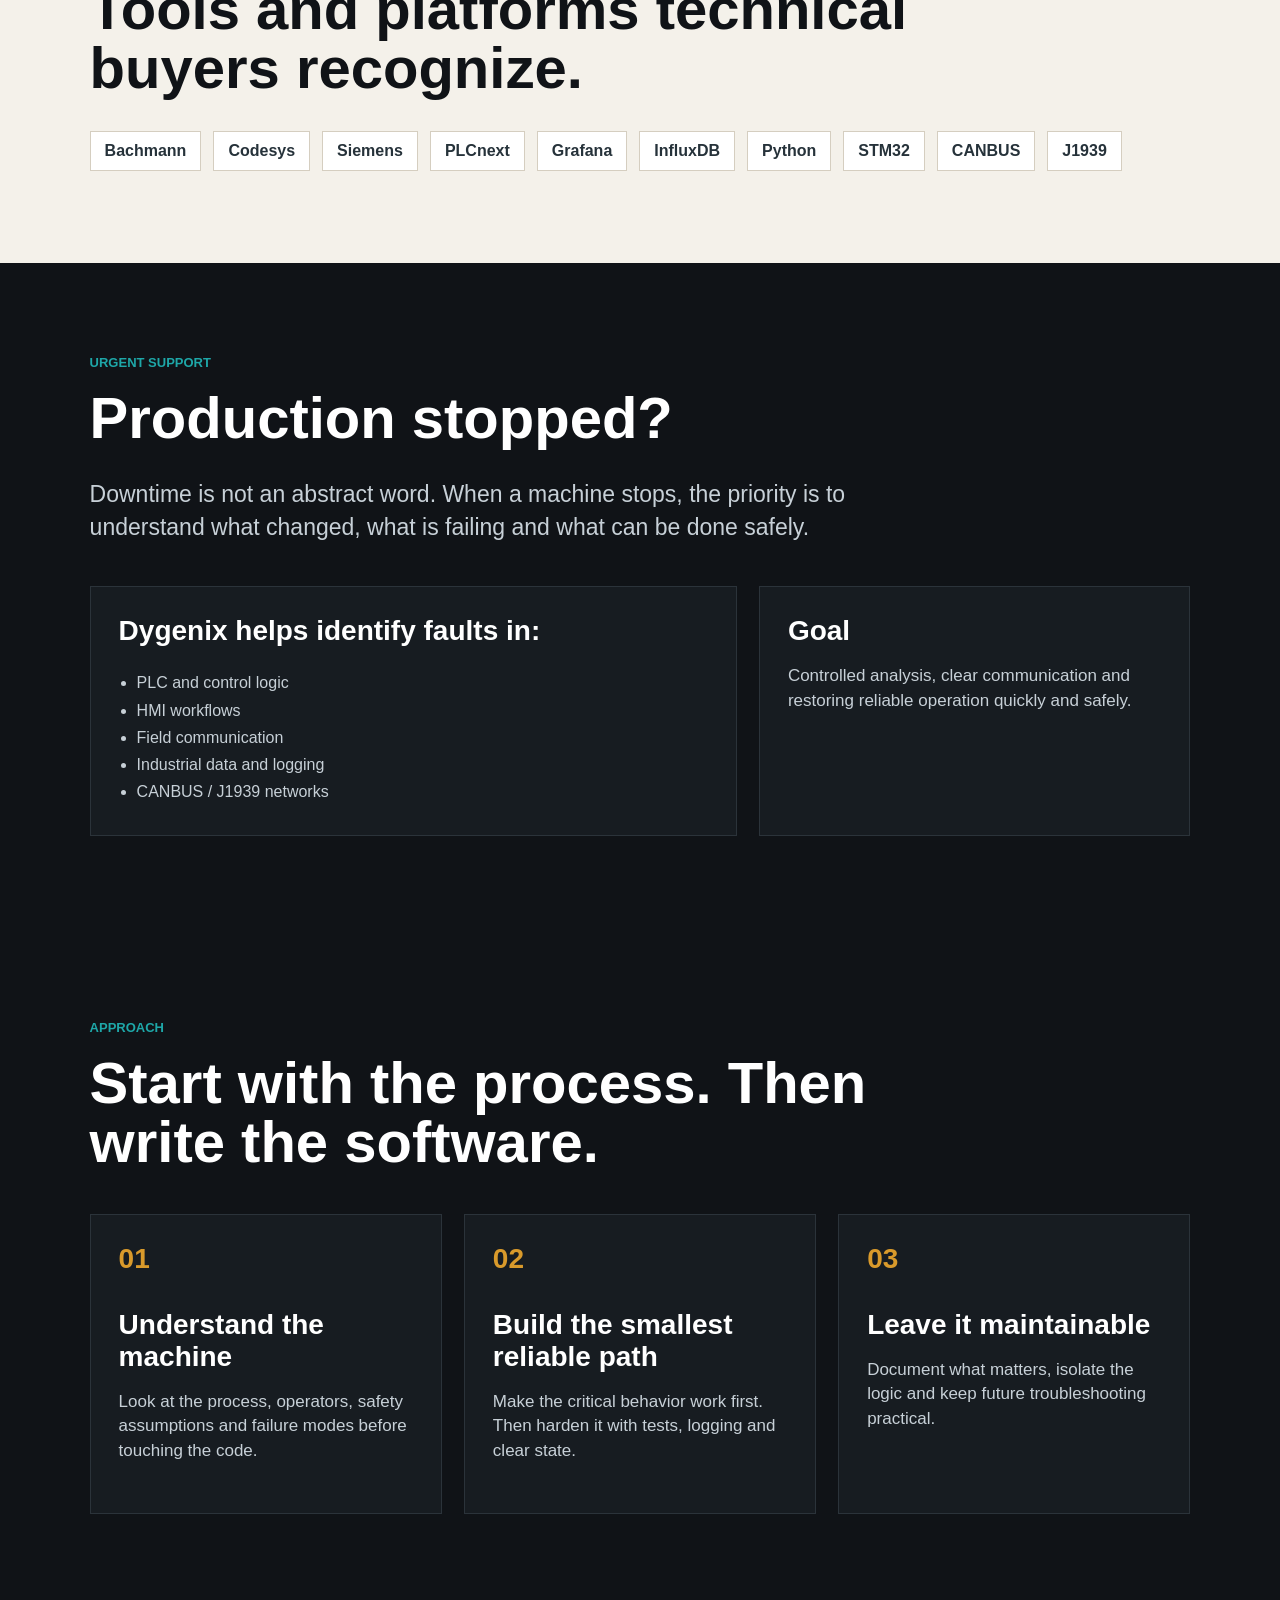
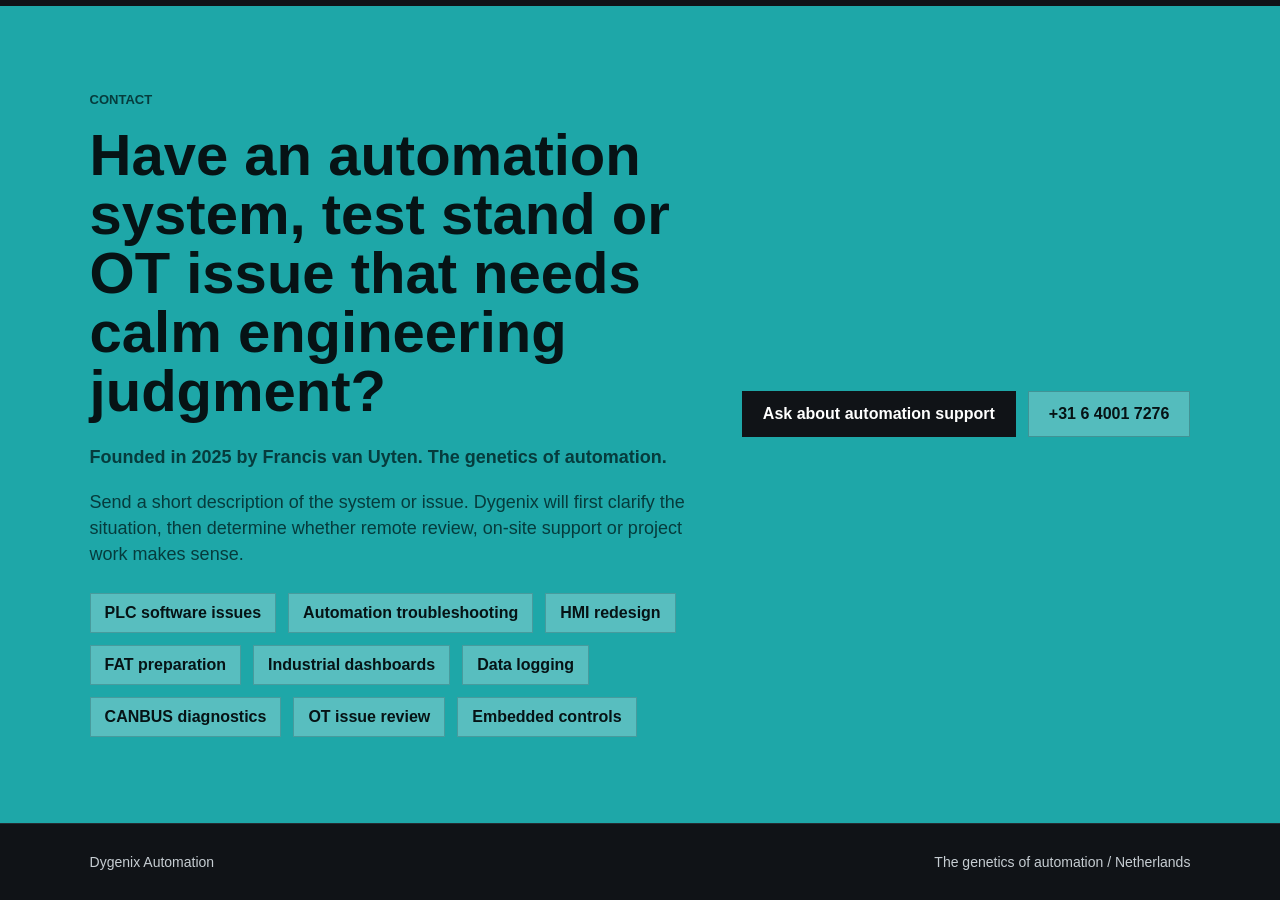
==== commit af73cda8: "Enhance QR scanner project photo" ====
--- a/index.html
+++ b/index.html
@@ -167,7 +167,7 @@
       </div>
       <article class="validation-feature">
         <div class="validation-photo">
-          <img src="assets/projects/qr-scanner-system-clean.png" alt="Commissioned QR scanner installation for industrial validation workflow">
+          <img src="assets/projects/qr-scanner-system-enhanced.png" alt="Commissioned QR scanner installation for industrial validation workflow">
         </div>
         <div class="validation-copy">
           <p class="eyebrow">Recent validation</p>
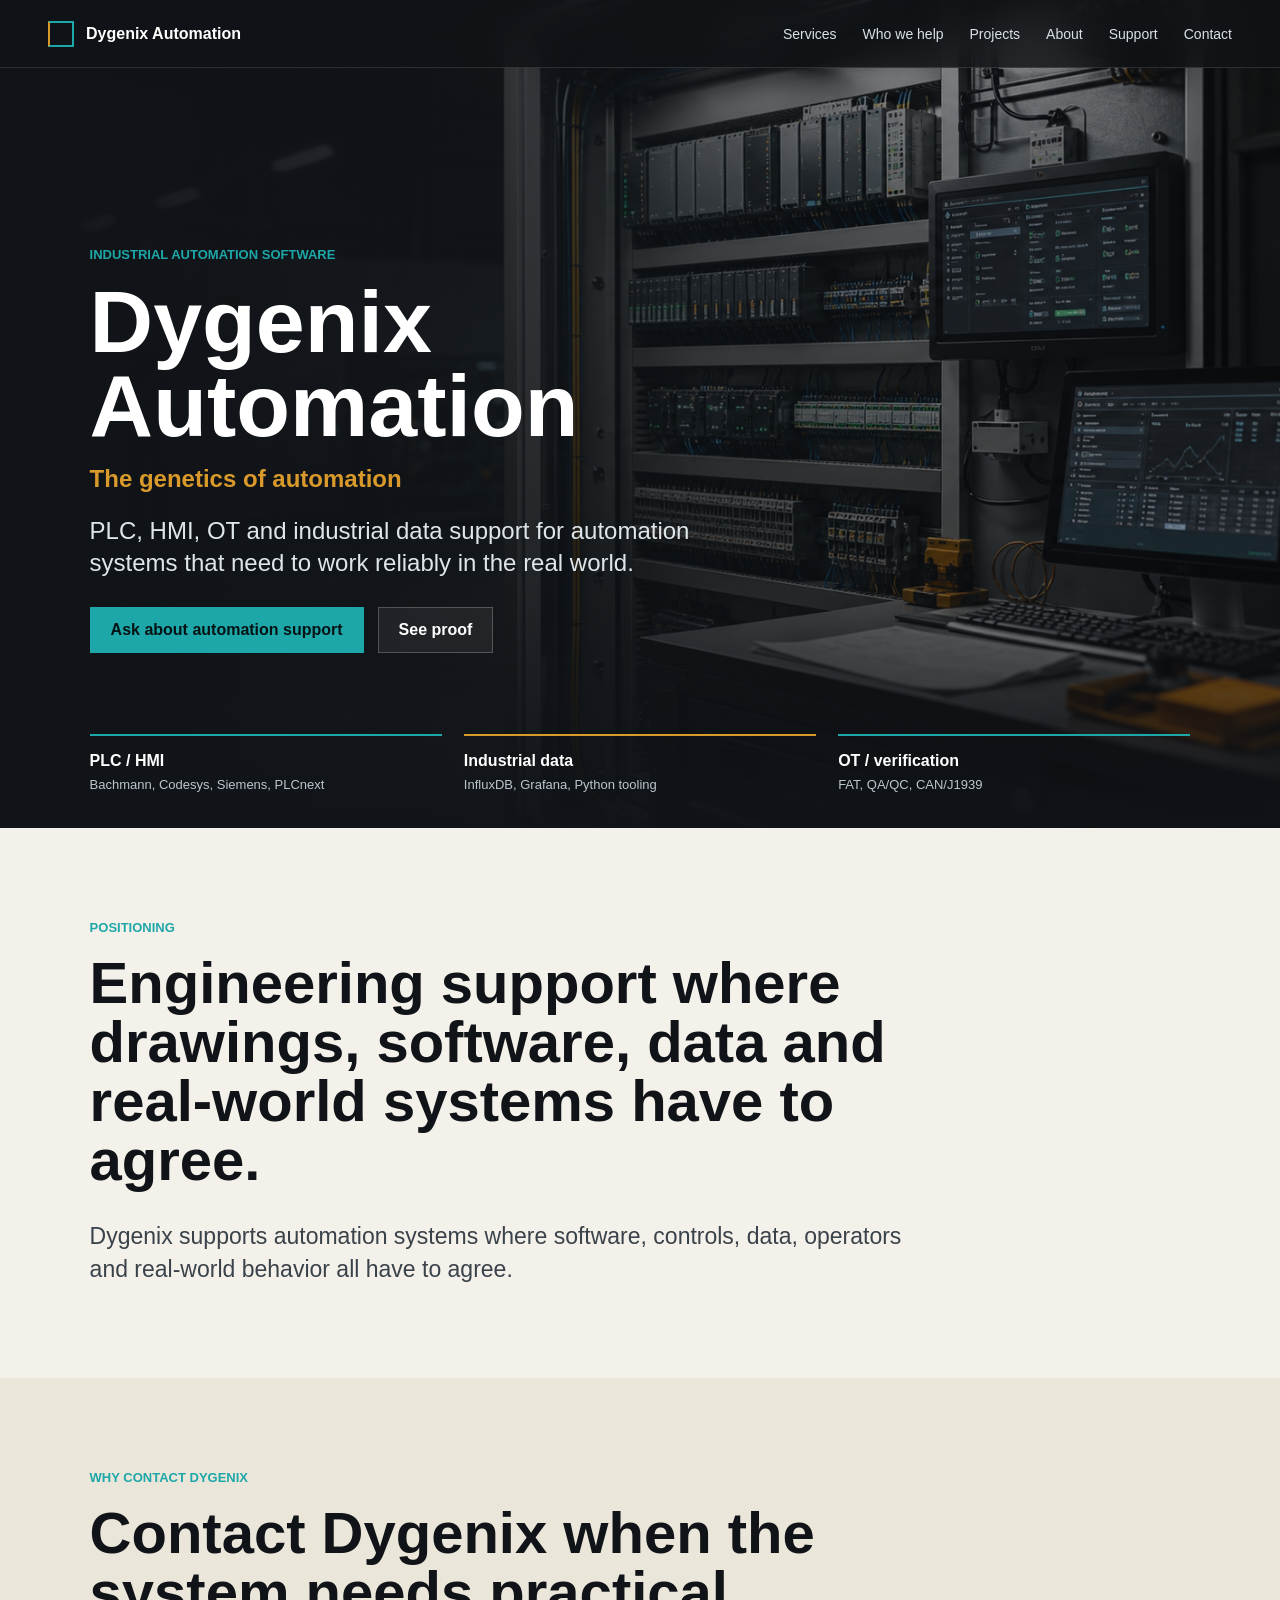
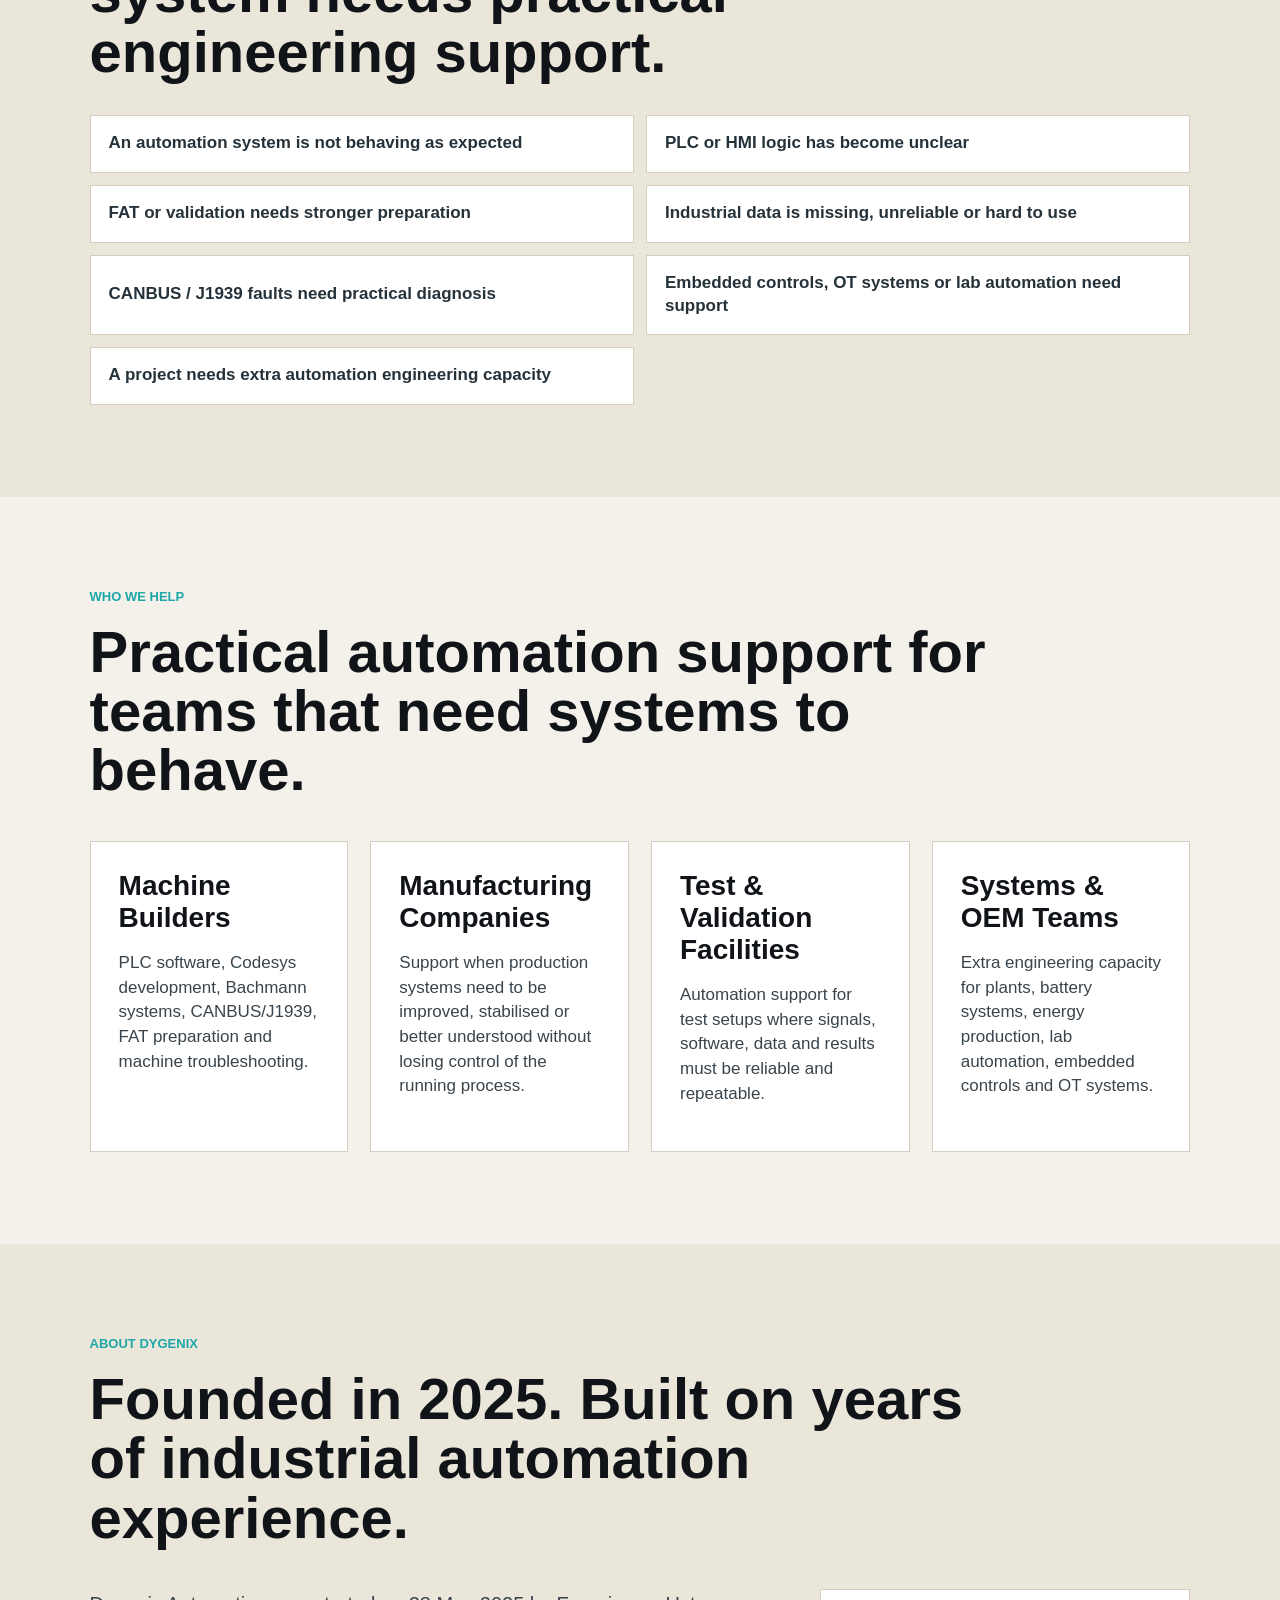
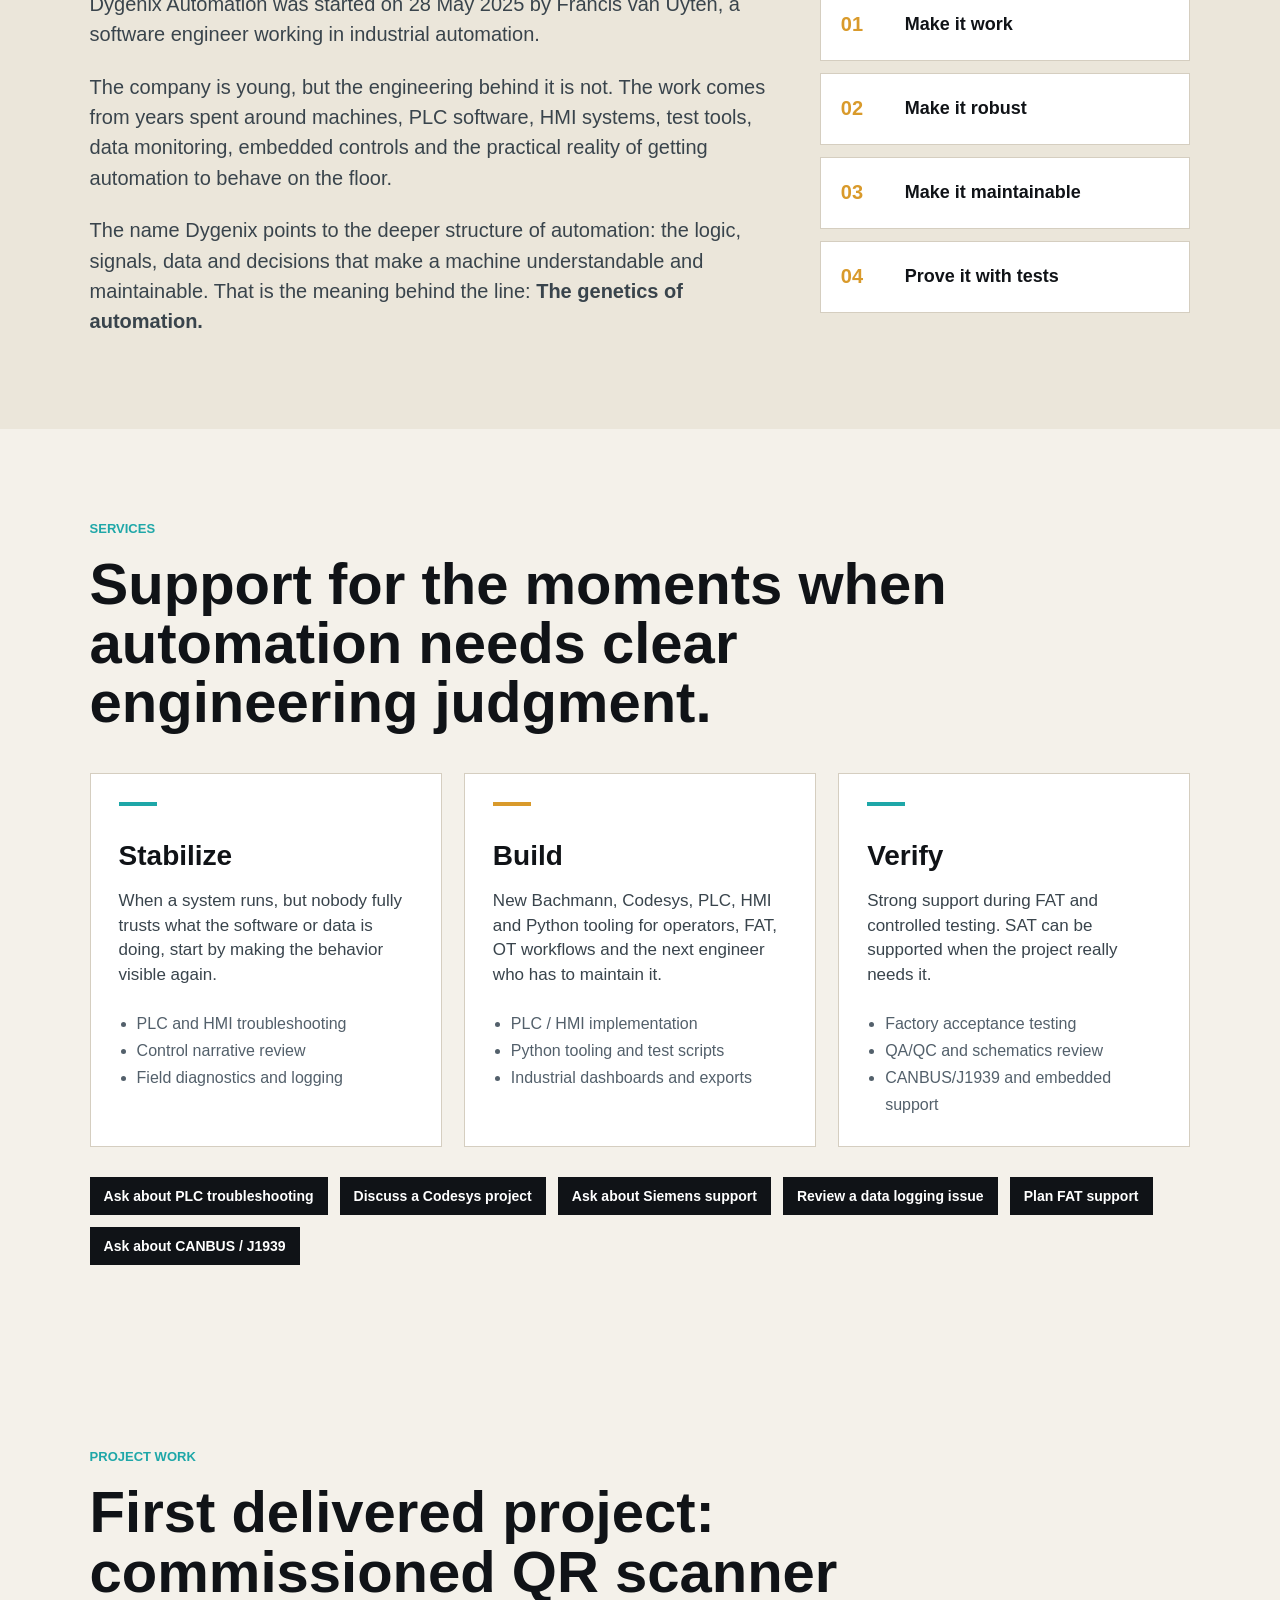
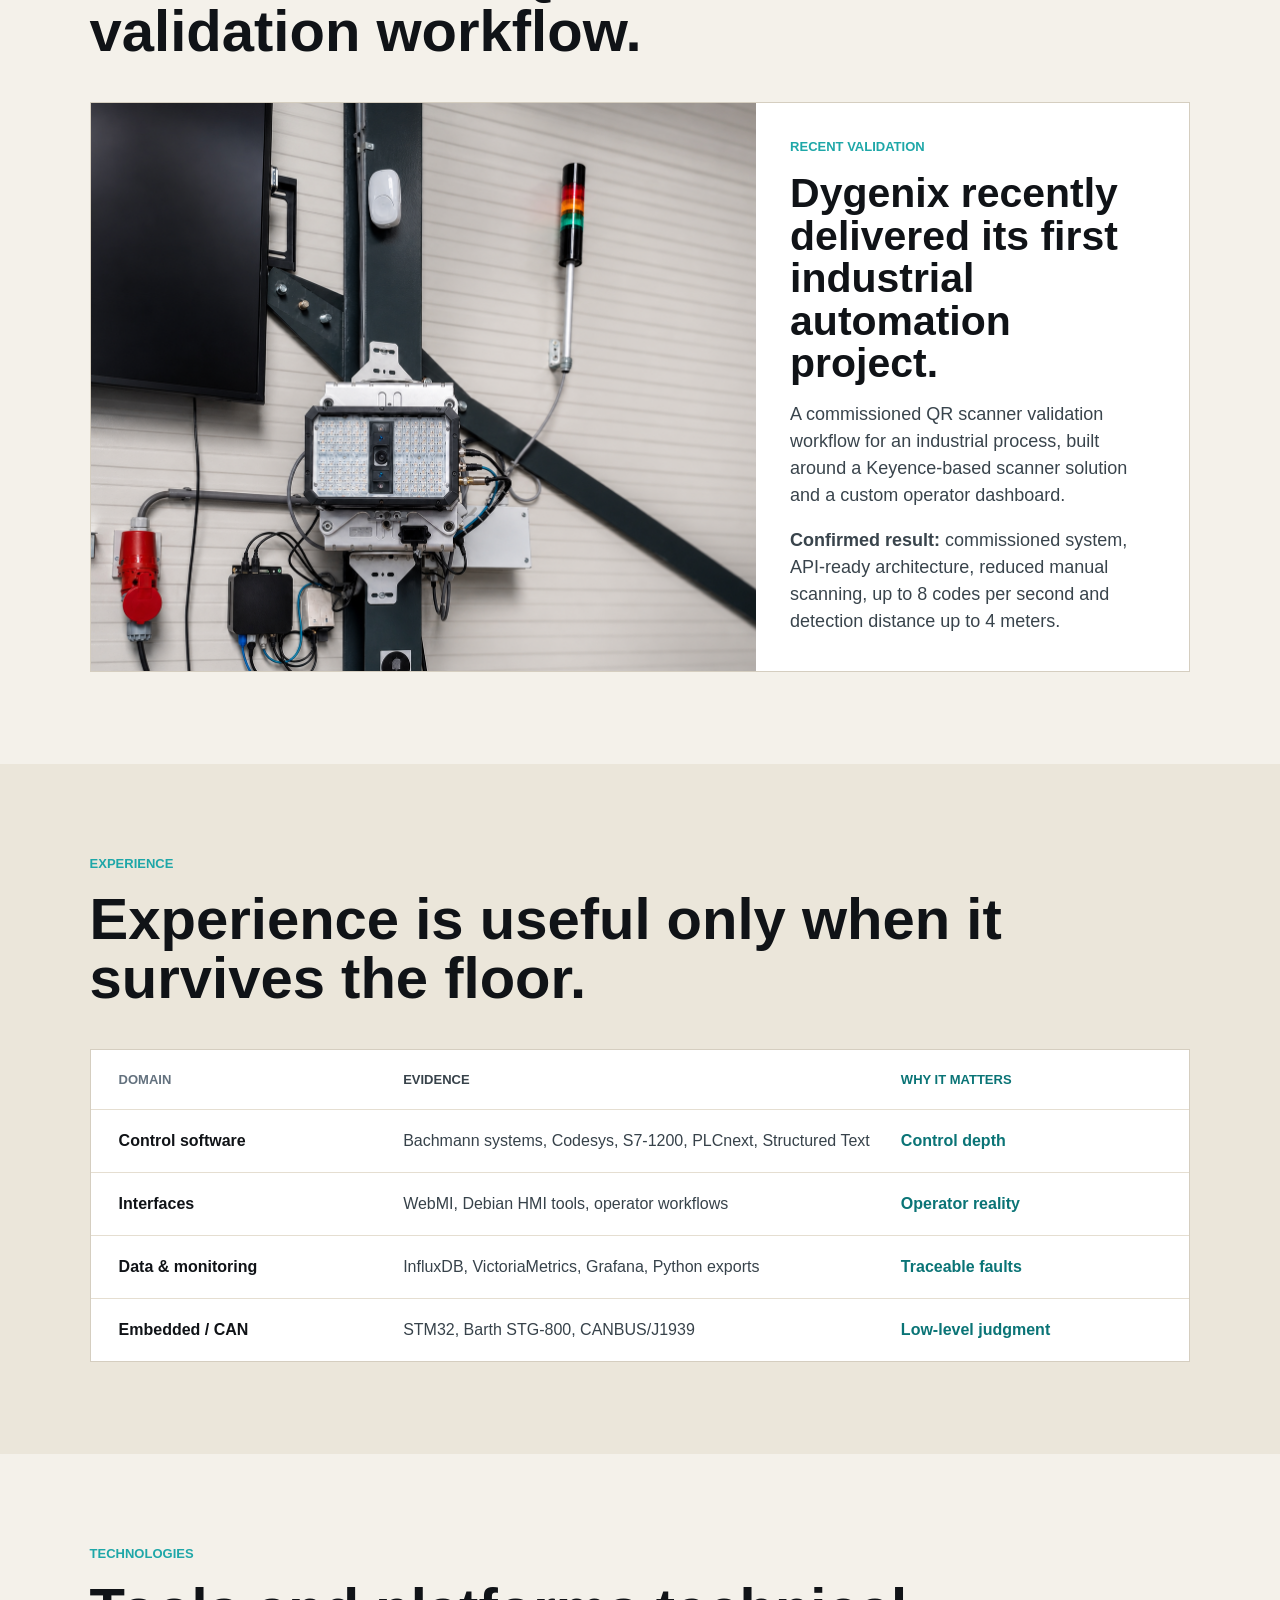
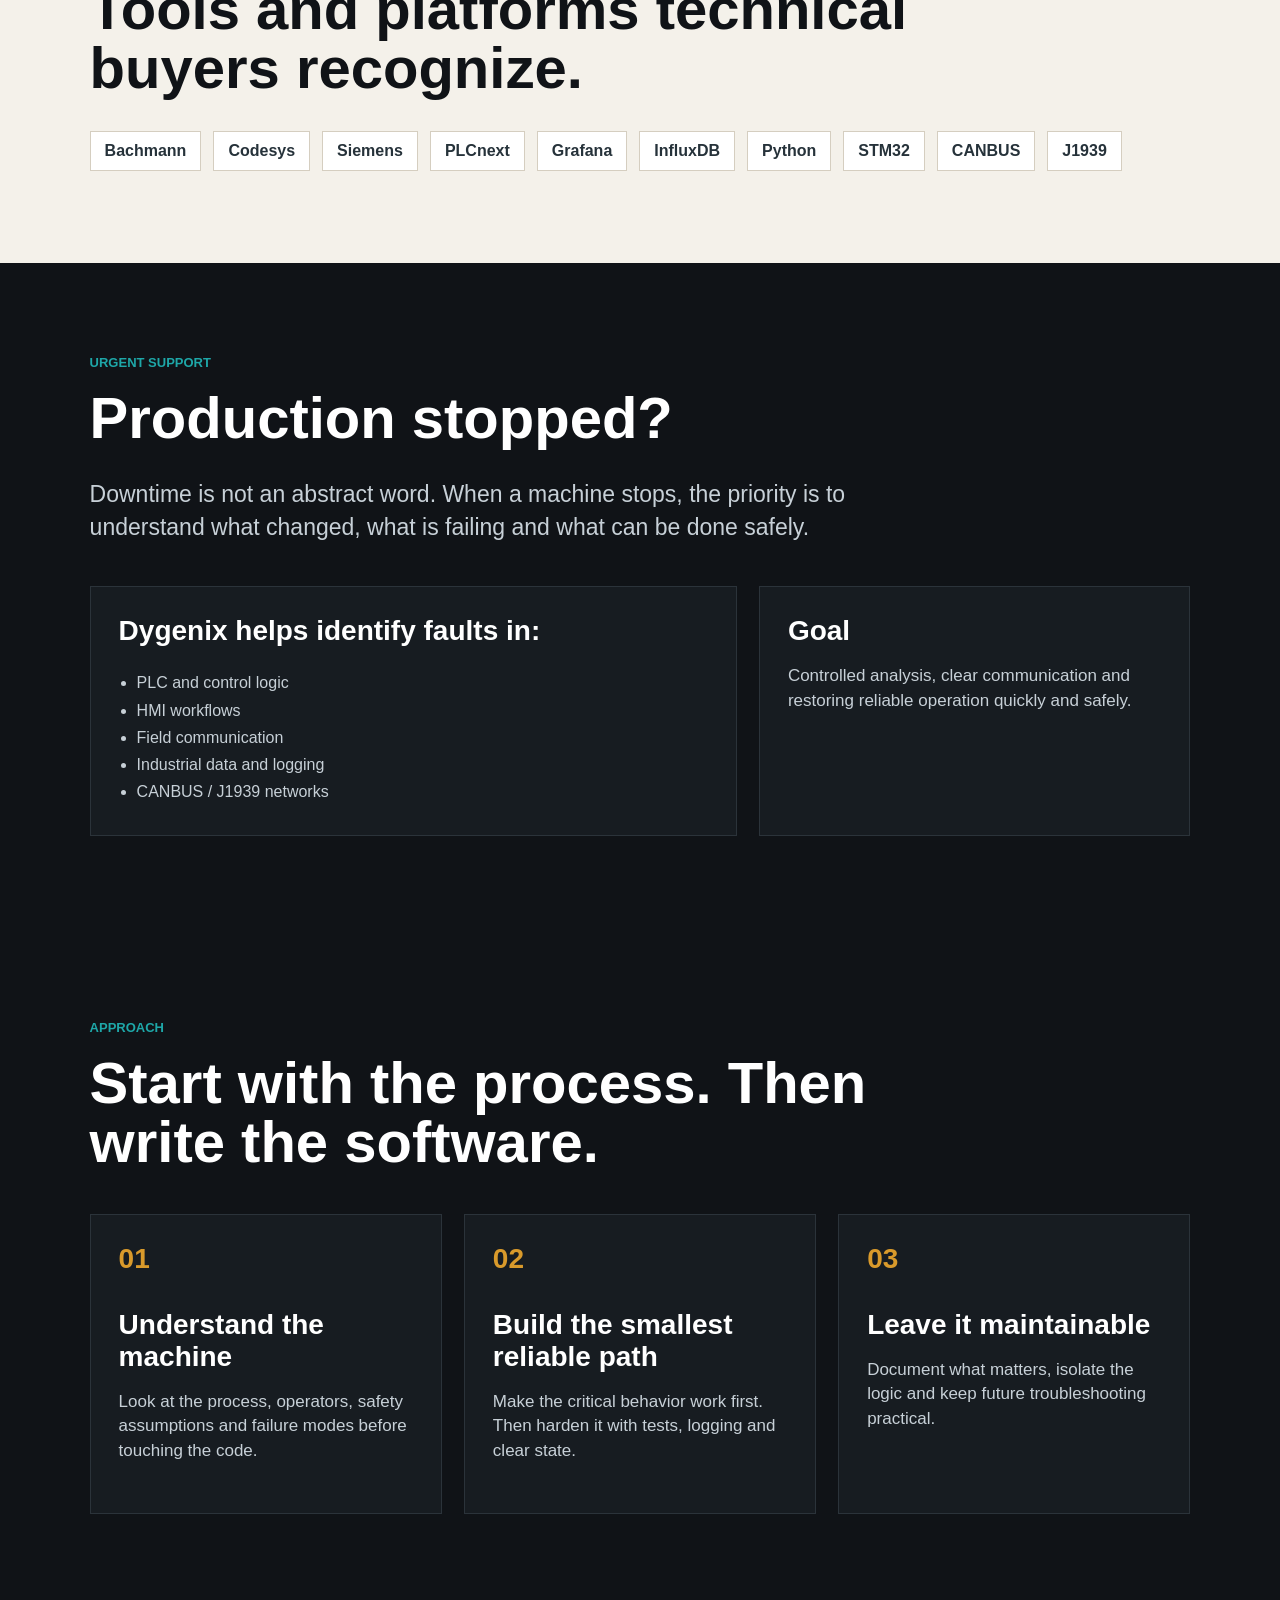
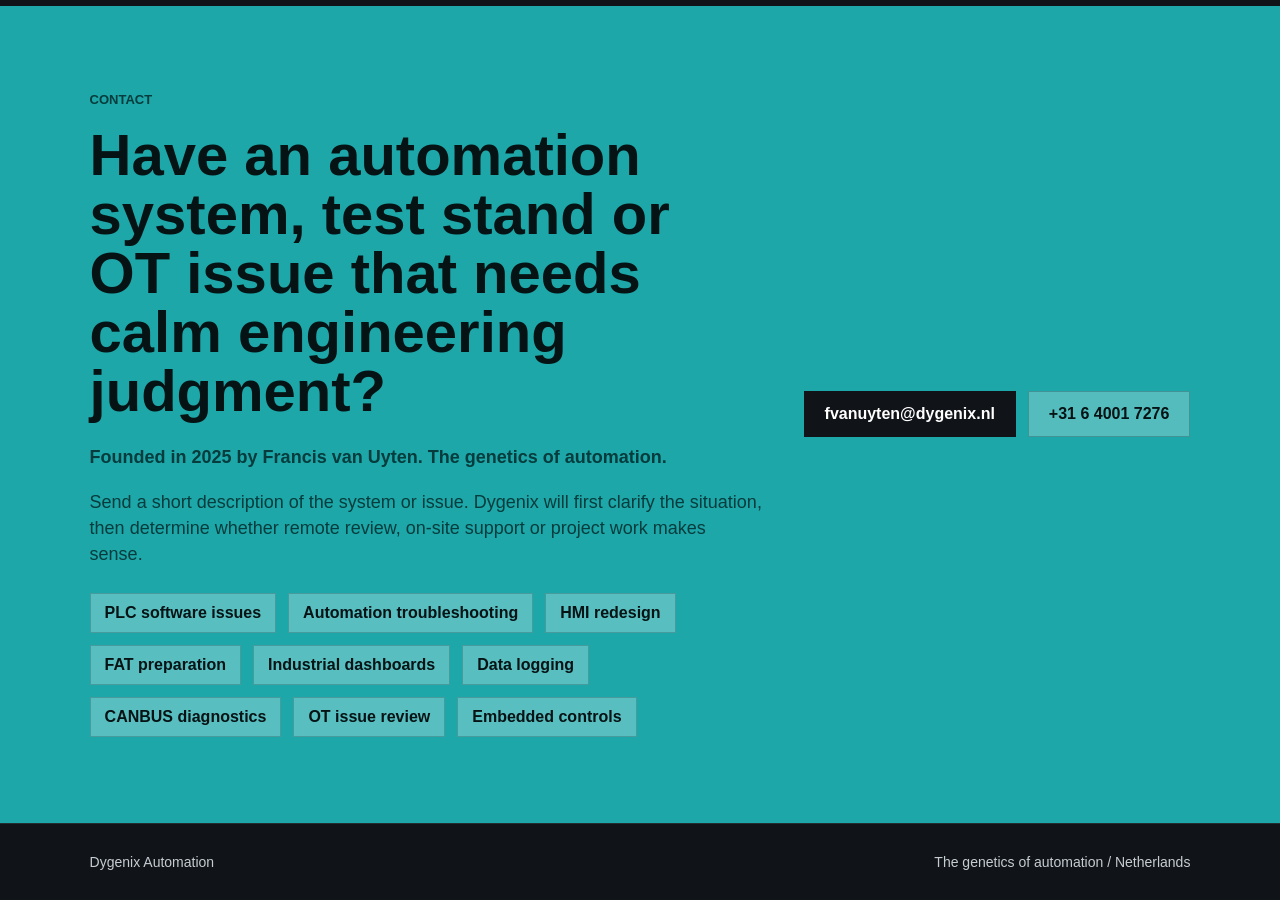
==== commit 6deda819: "Show contact email in CTA" ====
--- a/index.html
+++ b/index.html
@@ -298,7 +298,7 @@
         </div>
       </div>
       <div class="contact-actions">
-        <a class="button primary" href="mailto:fvanuyten@dygenix.nl">Ask about automation support</a>
+        <a class="button primary" href="mailto:fvanuyten@dygenix.nl">fvanuyten@dygenix.nl</a>
         <a class="button contact-phone" href="tel:+31640017276">+31 6 4001 7276</a>
       </div>
     </section>
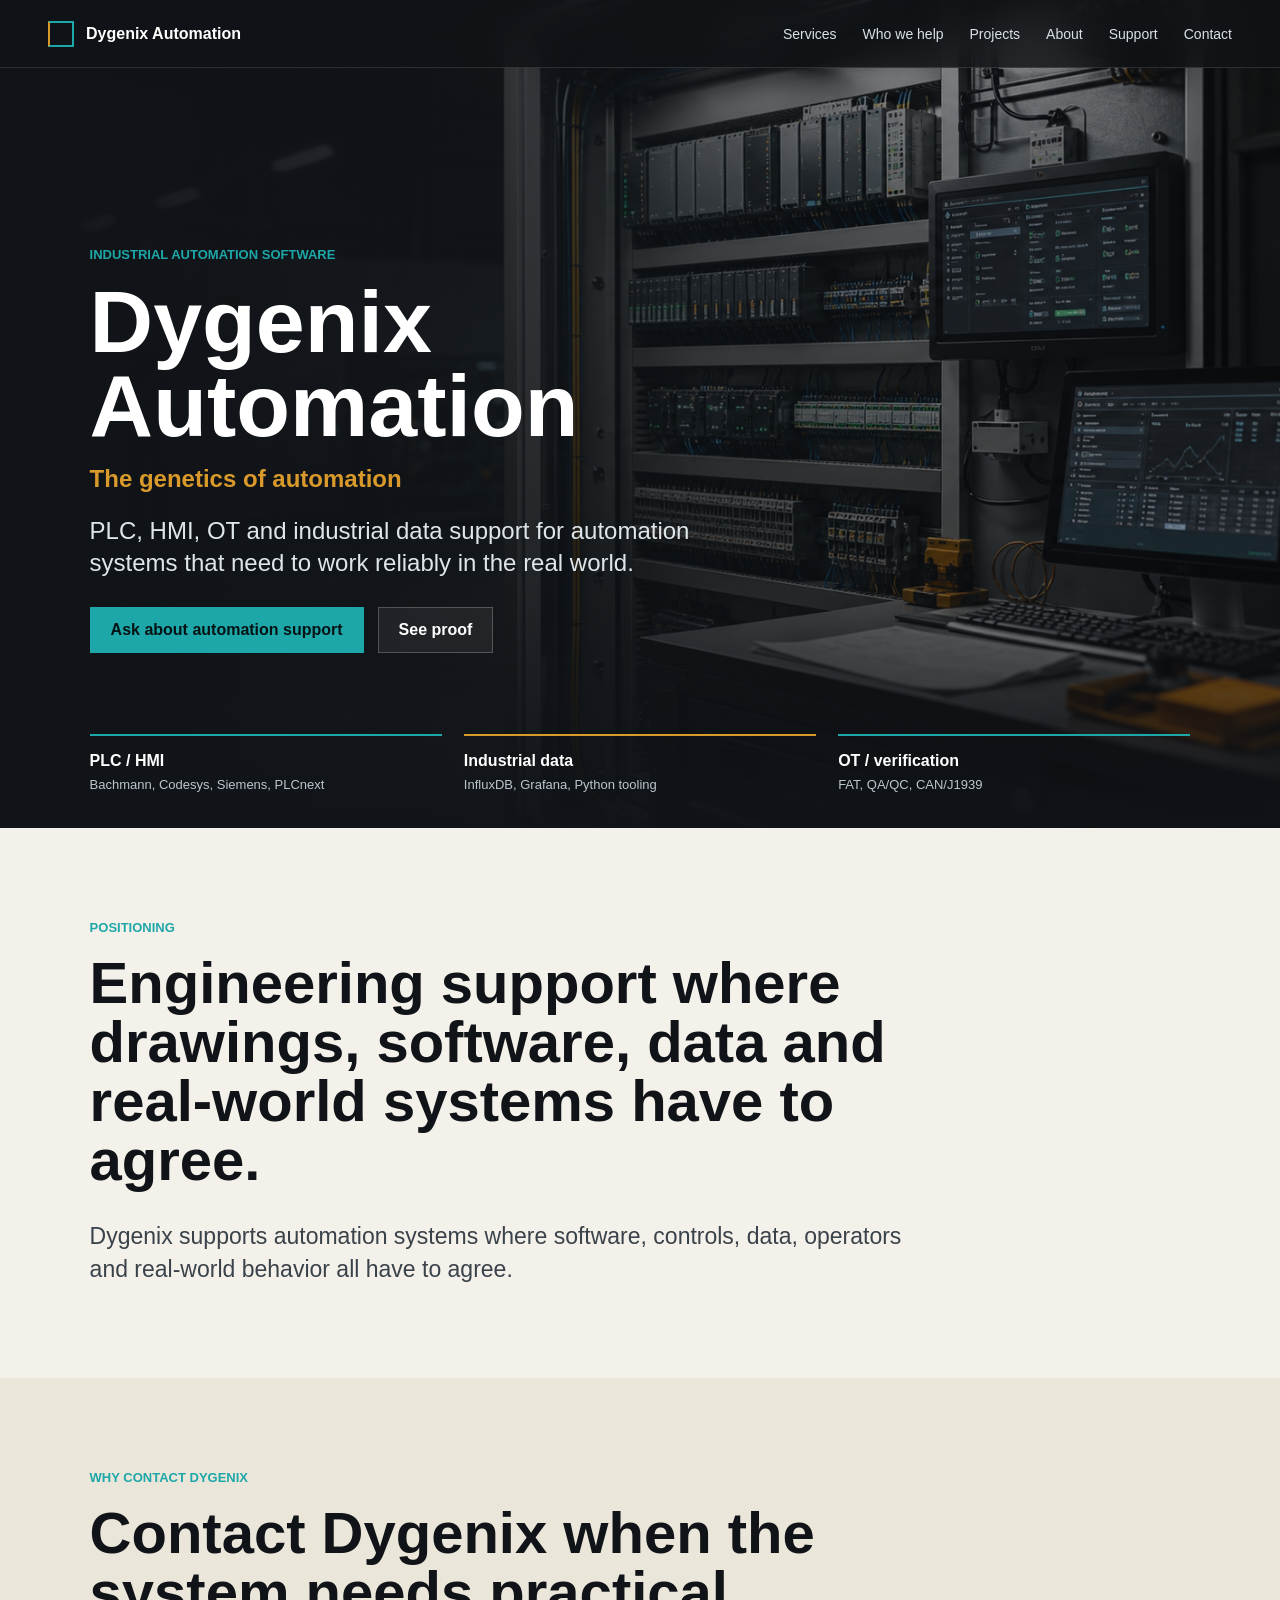
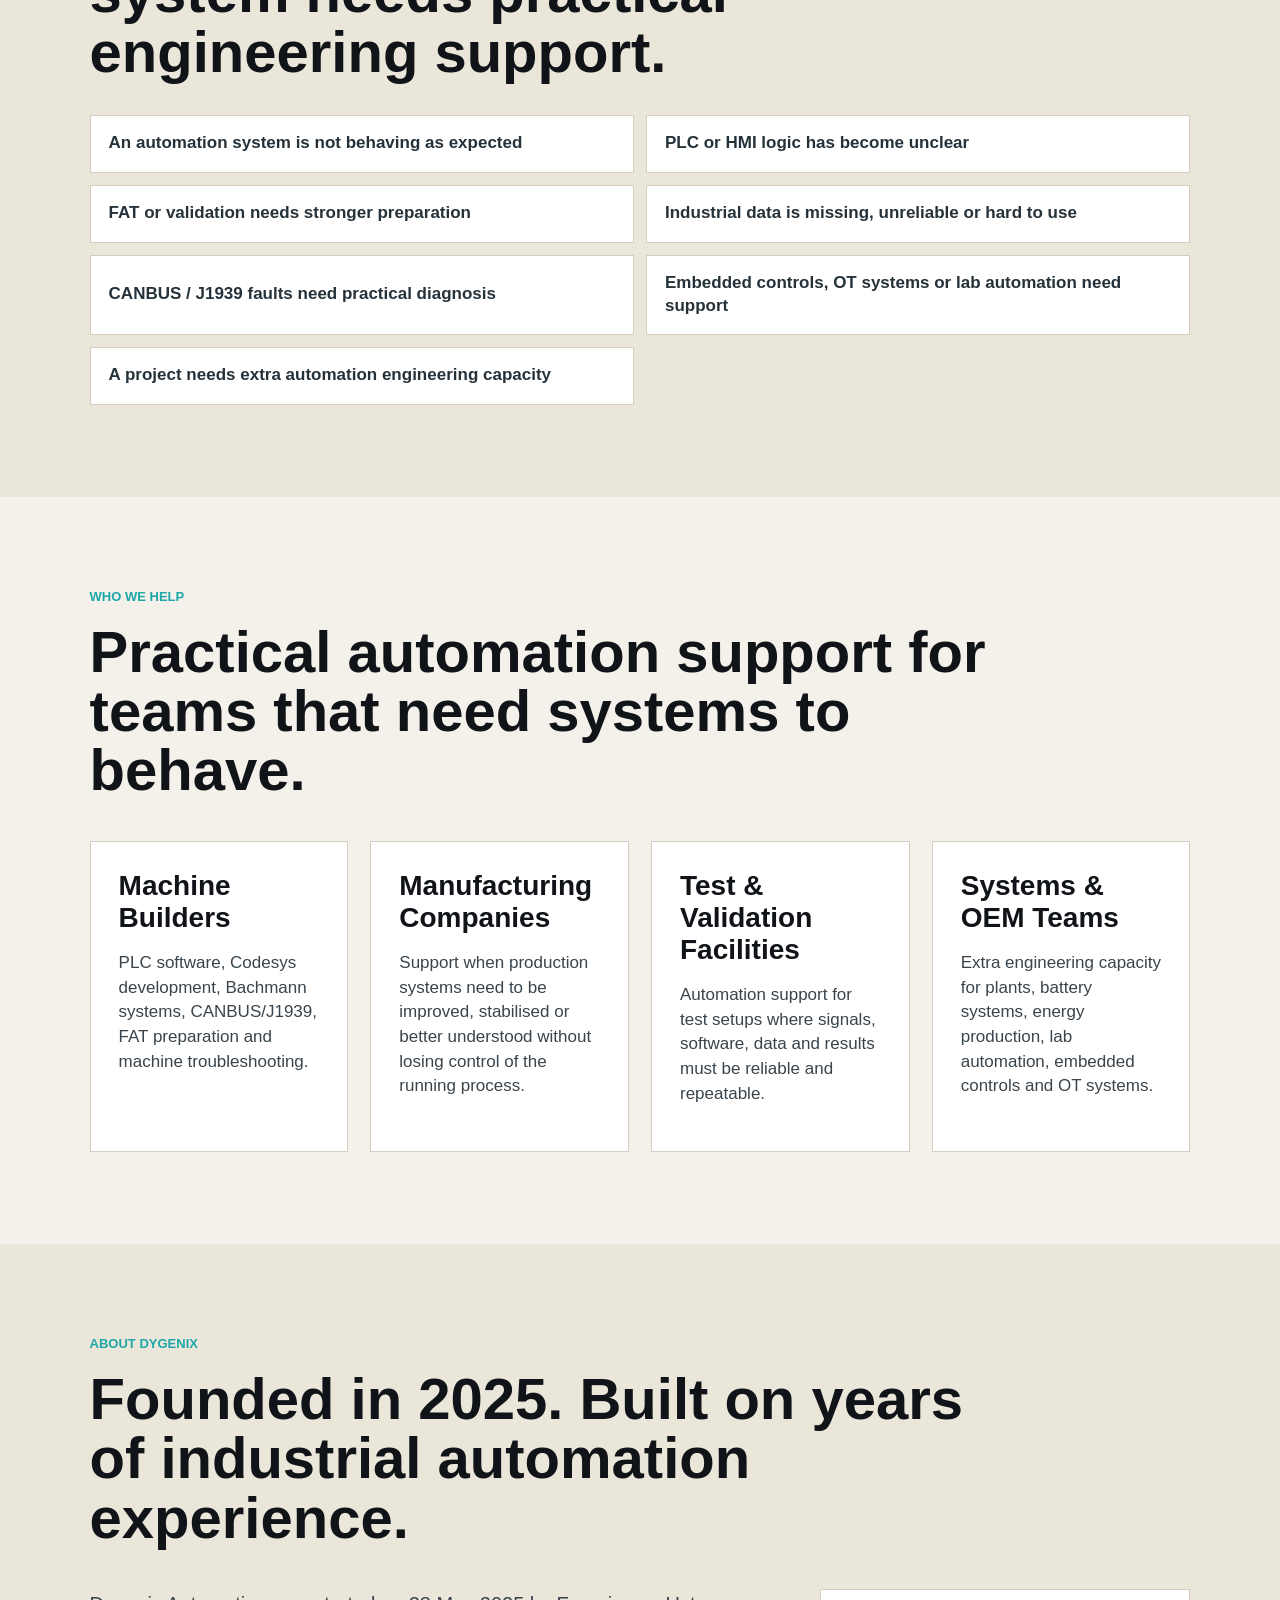
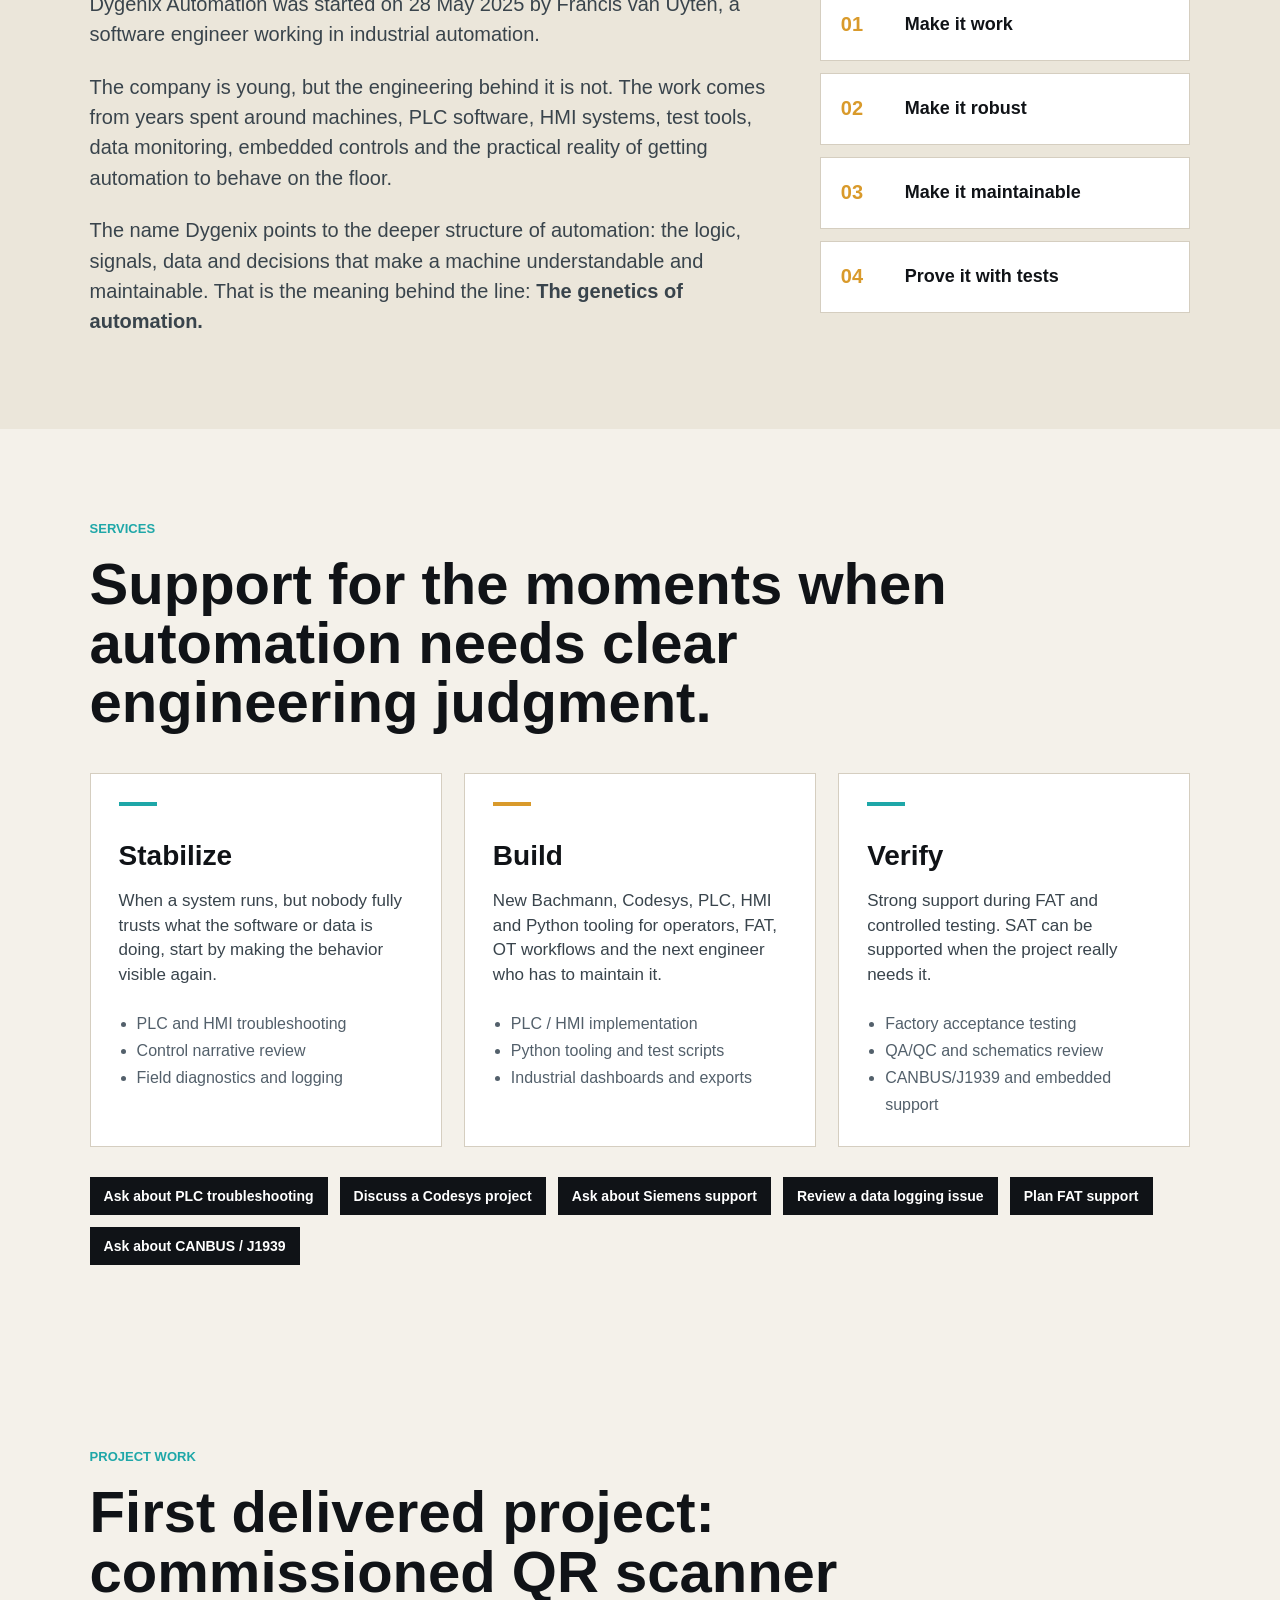
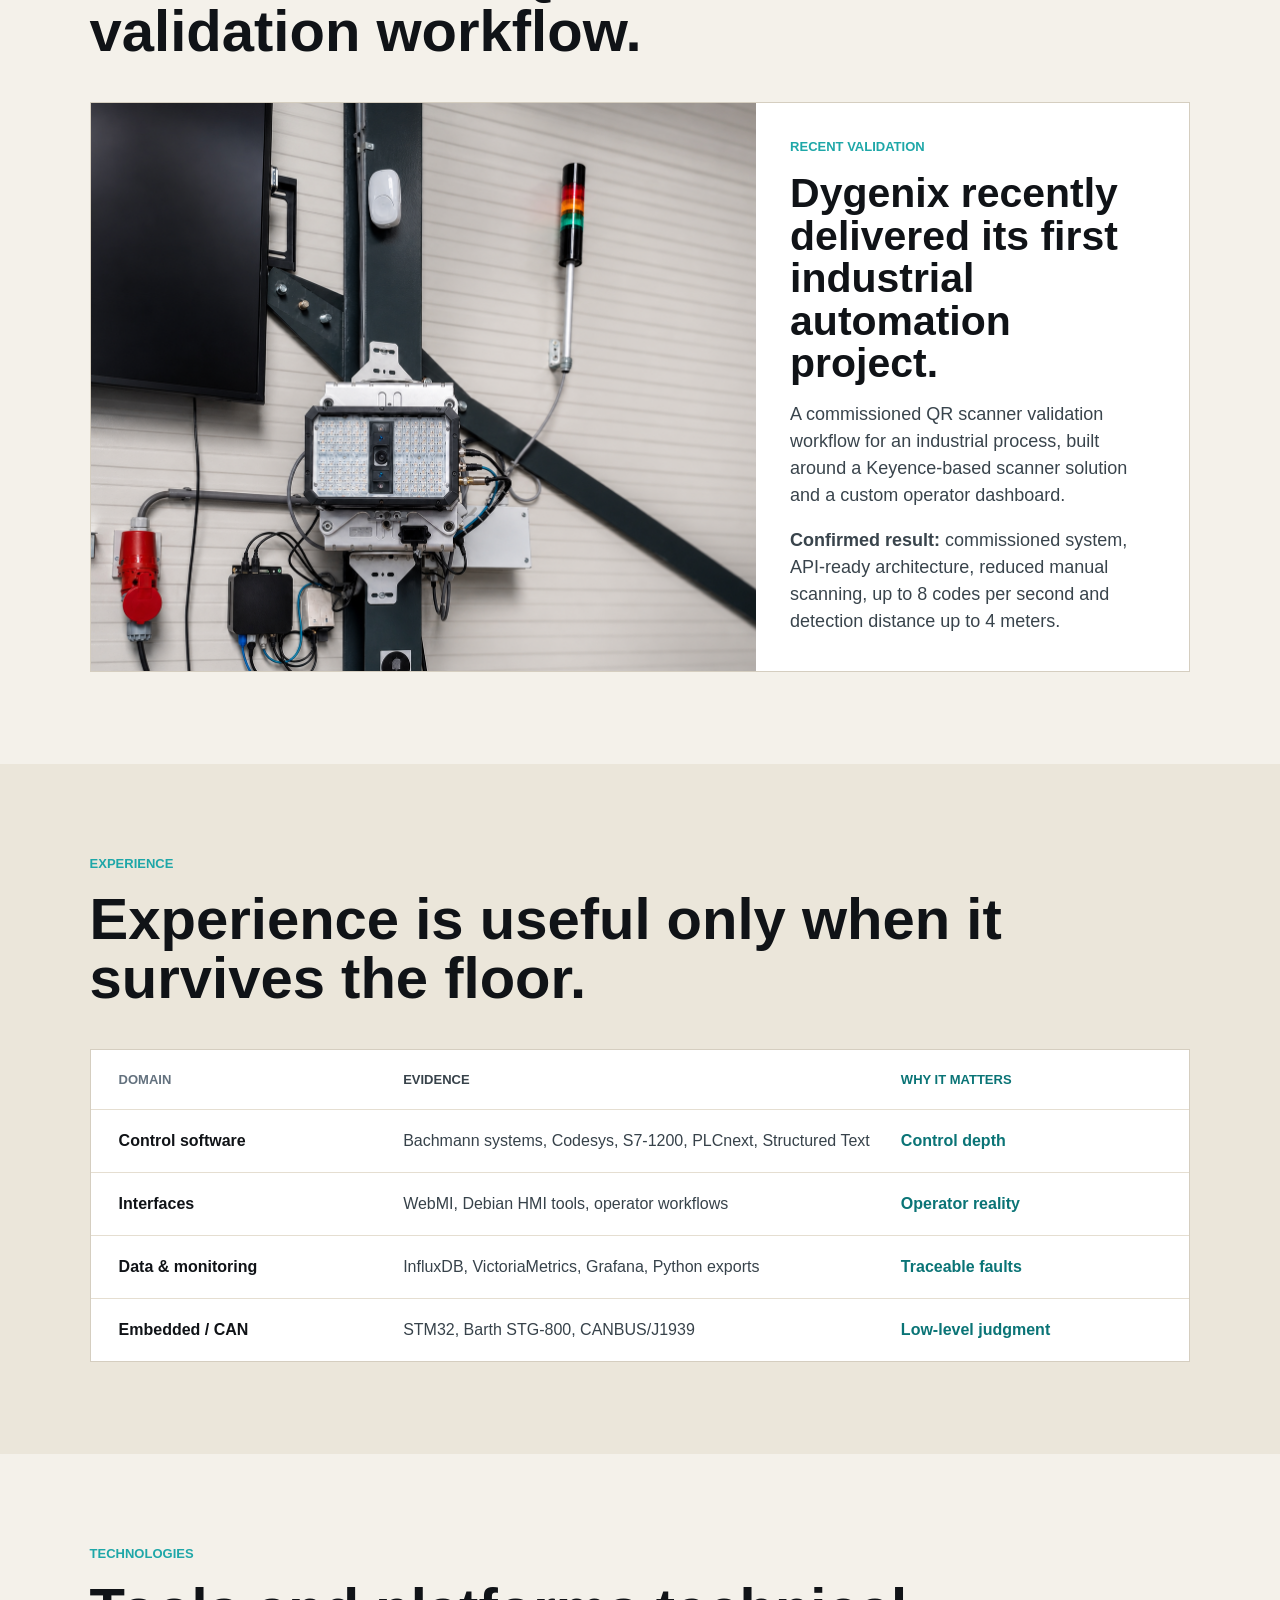
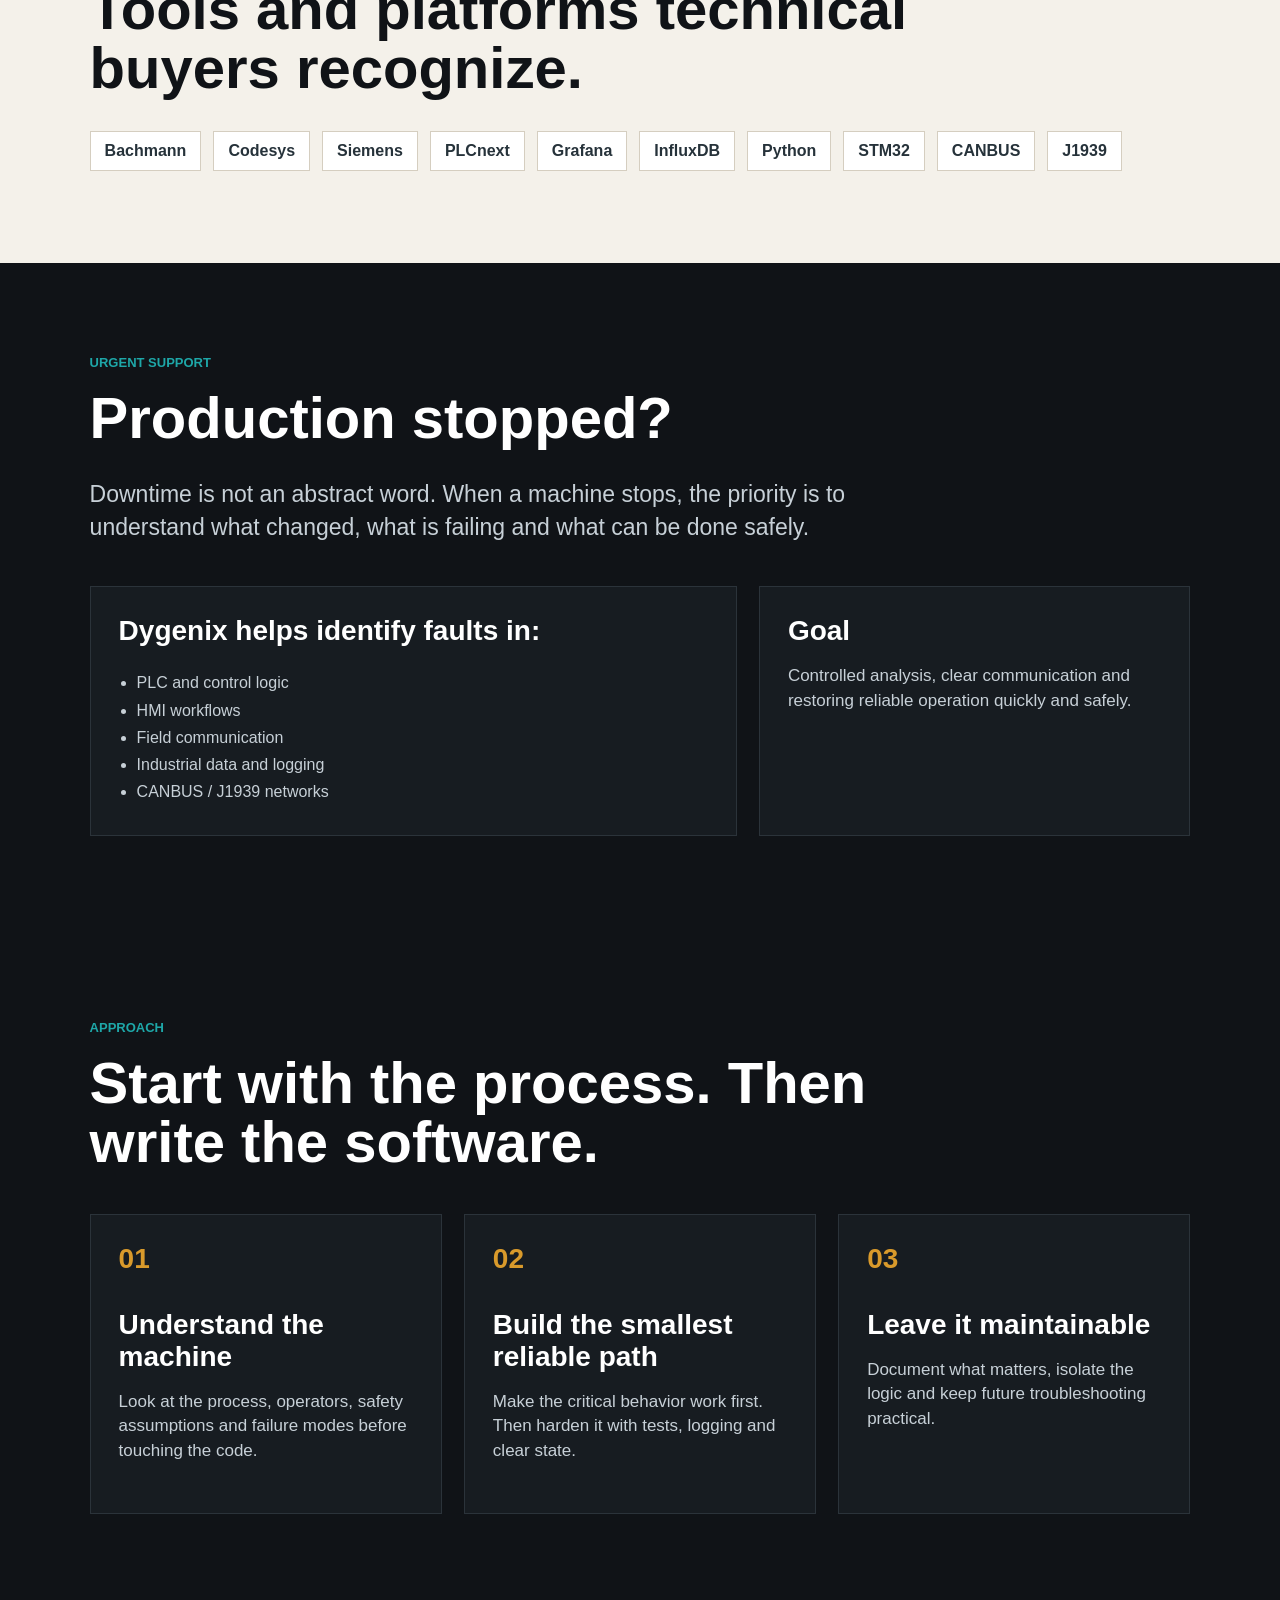
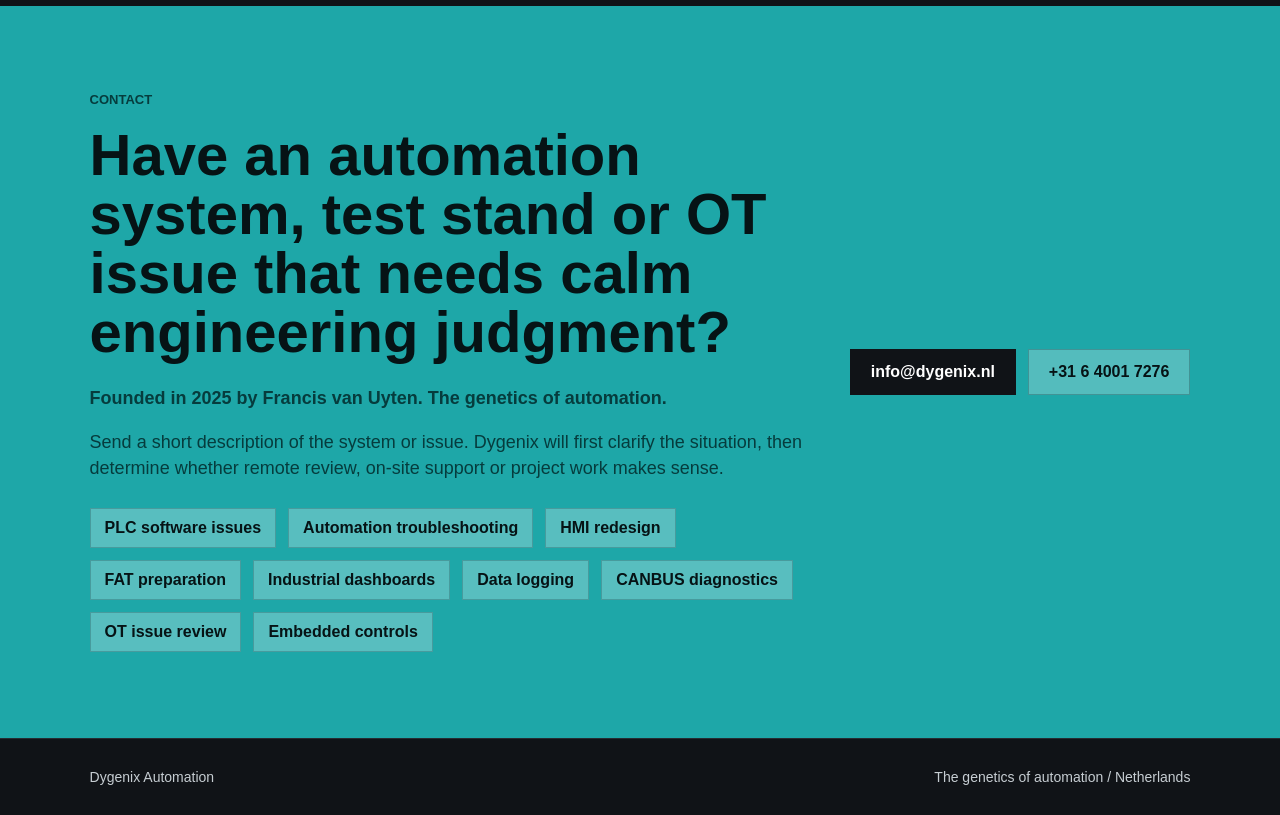
==== commit fbb04e50: "Update contact email to info address" ====
--- a/index.html
+++ b/index.html
@@ -298,7 +298,7 @@
         </div>
       </div>
       <div class="contact-actions">
-        <a class="button primary" href="mailto:fvanuyten@dygenix.nl">fvanuyten@dygenix.nl</a>
+        <a class="button primary" href="mailto:info@dygenix.nl">info@dygenix.nl</a>
         <a class="button contact-phone" href="tel:+31640017276">+31 6 4001 7276</a>
       </div>
     </section>
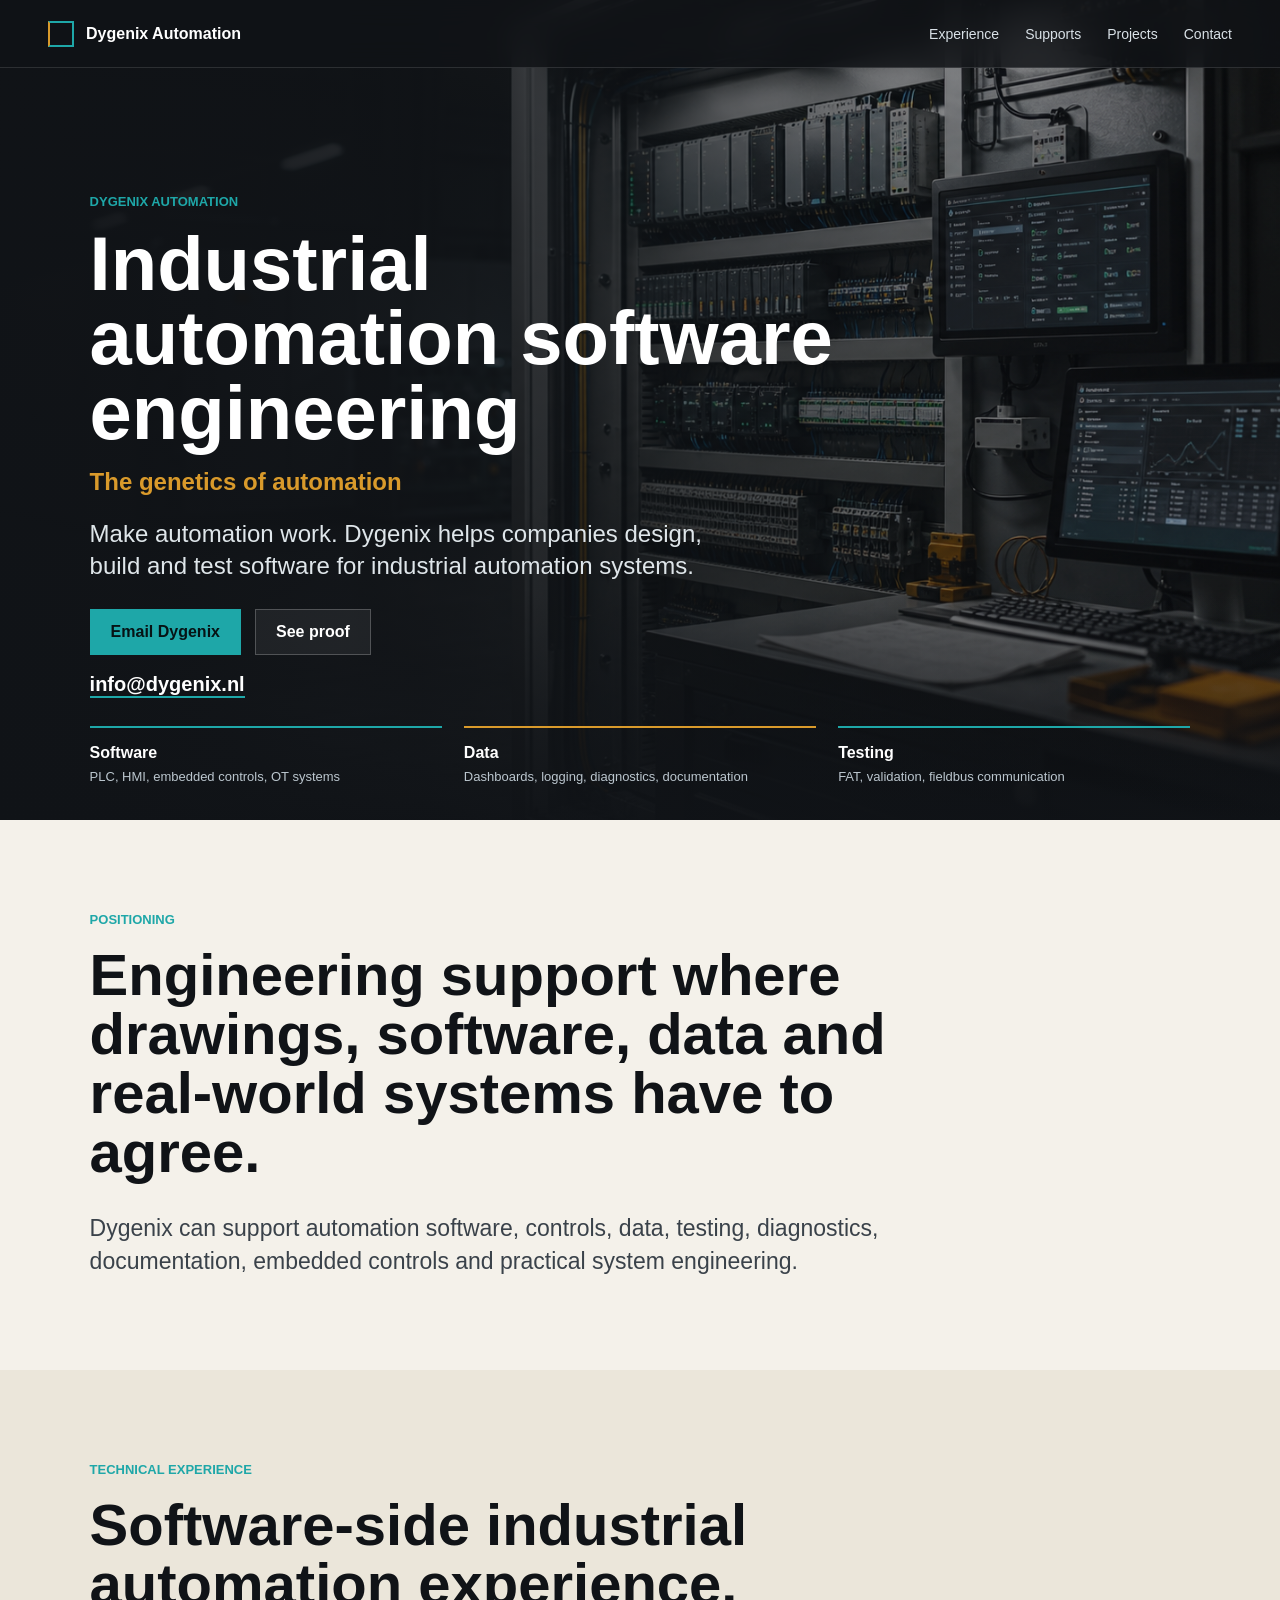
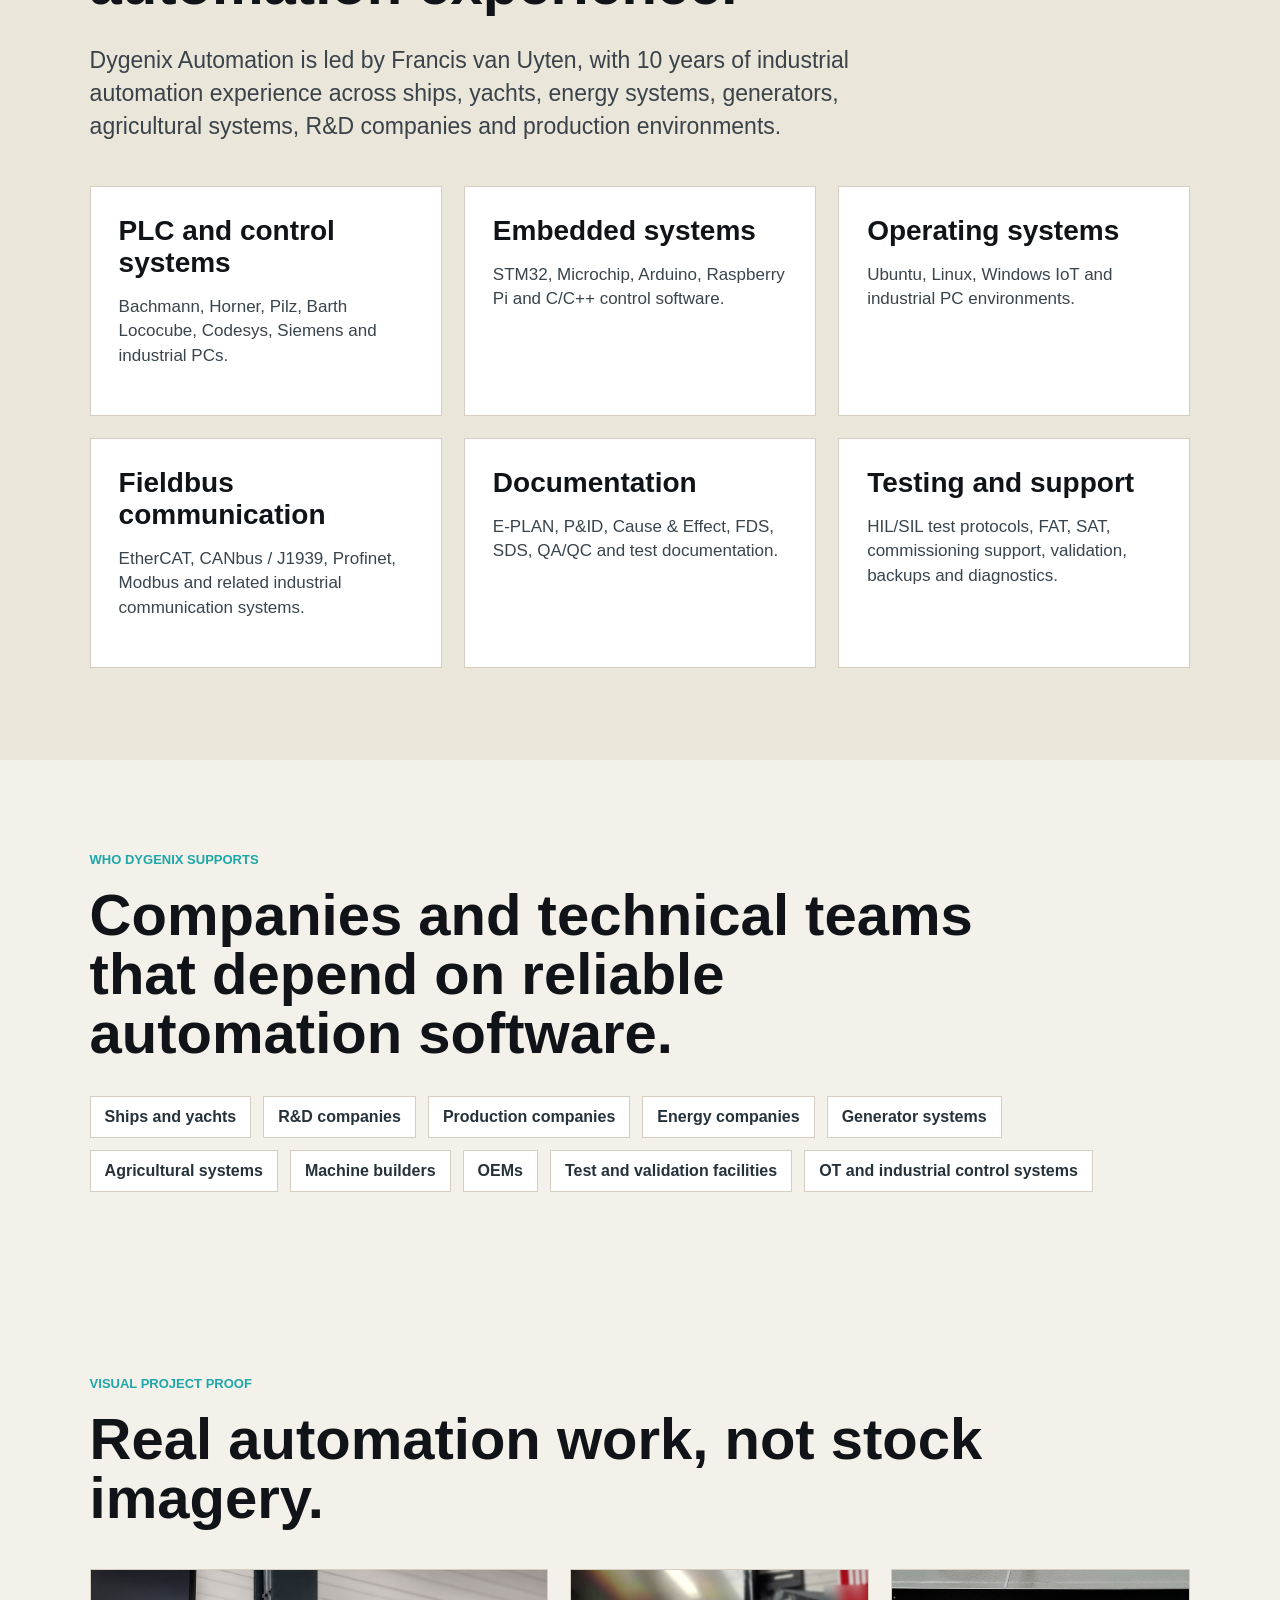
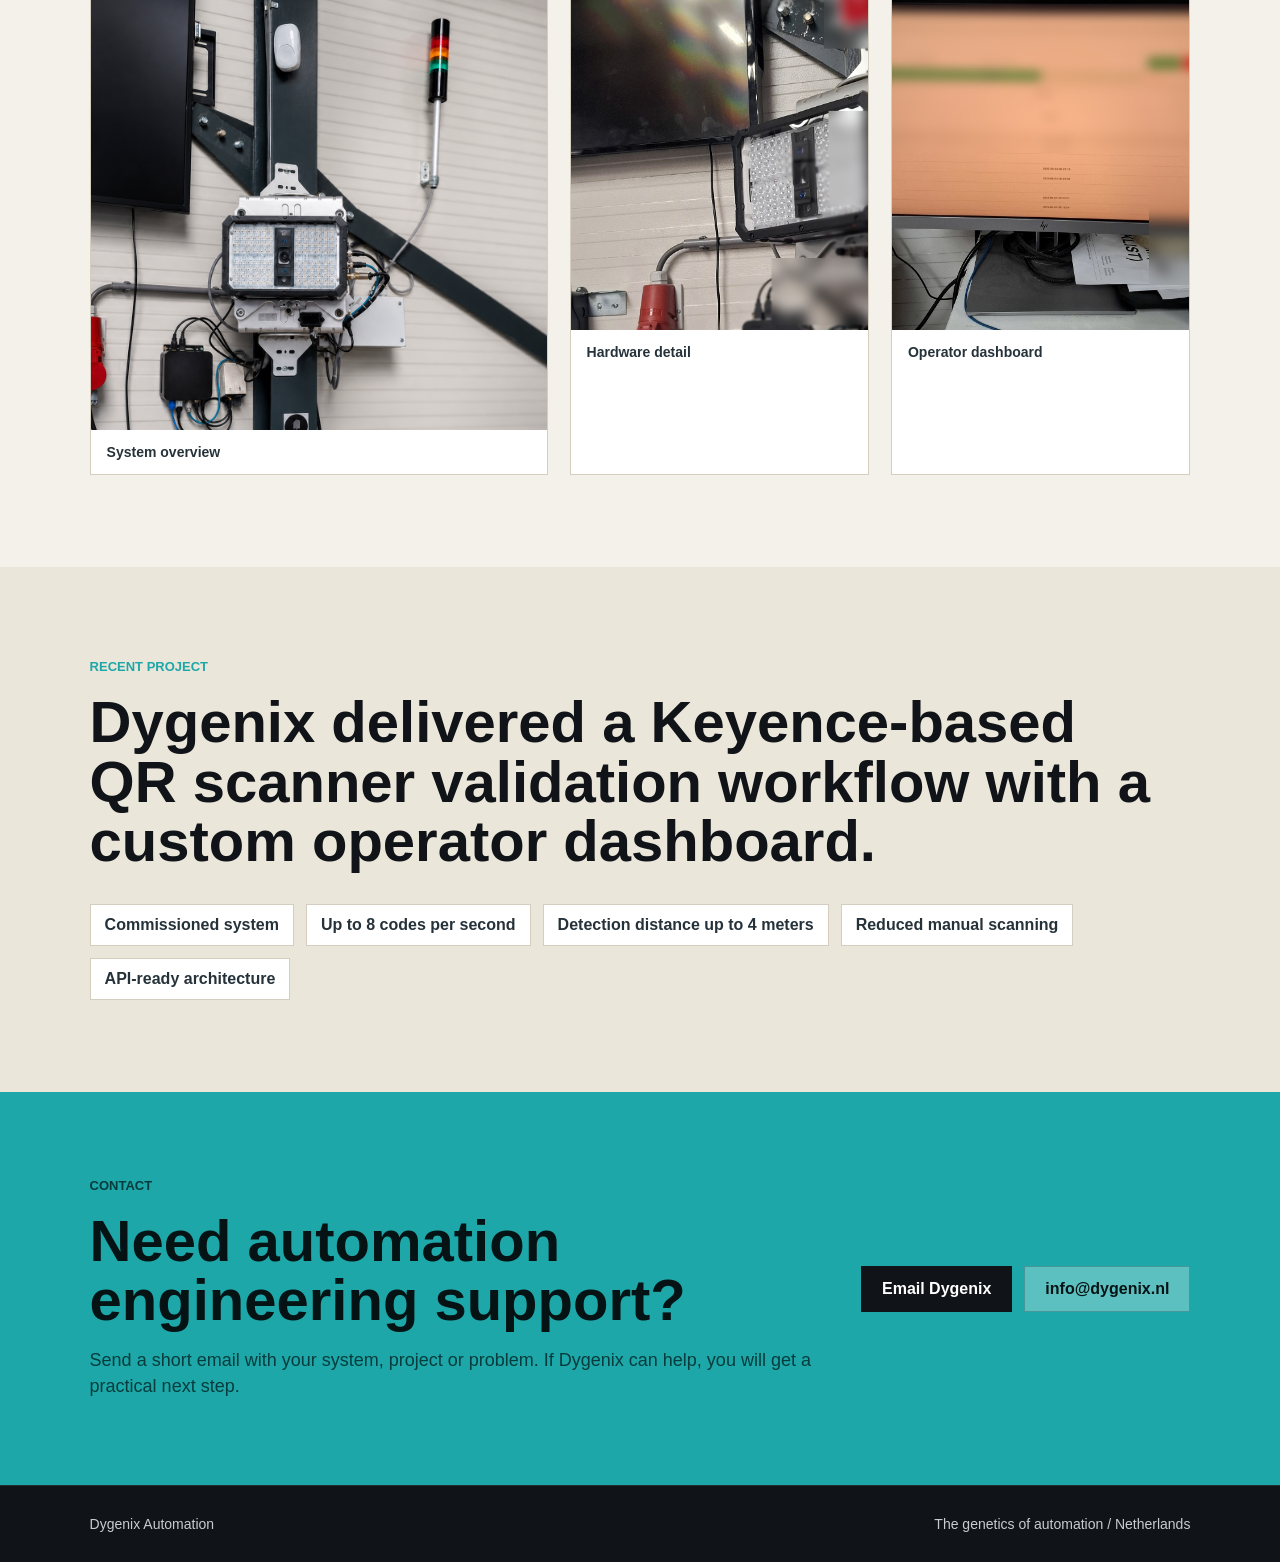
==== commit bdd91594: "Shorten Dygenix homepage and emphasize visuals" ====
--- a/index.html
+++ b/index.html
@@ -5,7 +5,7 @@
   <meta name="viewport" content="width=device-width, initial-scale=1">
   <title>Dygenix Automation</title>
   <meta name="description" content="PLC, HMI, OT and industrial data support for automation systems that need to work reliably in the real world.">
-  <link rel="stylesheet" href="styles.css">
+  <link rel="stylesheet" href="styles.css?v=20260612">
 </head>
 <body>
   <header class="site-header">
@@ -14,11 +14,9 @@
       <span>Dygenix Automation</span>
     </a>
     <nav aria-label="Main navigation">
-      <a href="#services">Services</a>
-      <a href="#who">Who we help</a>
+      <a href="#experience">Experience</a>
+      <a href="#who">Supports</a>
       <a href="#projects">Projects</a>
-      <a href="#about">About</a>
-      <a href="#support">Support</a>
       <a href="#contact">Contact</a>
     </nav>
   </header>
@@ -28,19 +26,20 @@
       <img src="assets/dygenix-industrial-hero.png" alt="Industrial control cabinet and automation engineering workspace" class="hero-image">
       <div class="hero-overlay"></div>
       <div class="hero-content">
-        <p class="eyebrow">Industrial automation software</p>
-        <h1 id="hero-title">Dygenix Automation</h1>
+        <p class="eyebrow">Dygenix Automation</p>
+        <h1 id="hero-title">Industrial automation software engineering</h1>
         <p class="tagline">The genetics of automation</p>
-        <p class="hero-copy">PLC, HMI, OT and industrial data support for automation systems that need to work reliably in the real world.</p>
+        <p class="hero-copy">Make automation work. Dygenix helps companies design, build and test software for industrial automation systems.</p>
         <div class="hero-actions" aria-label="Primary actions">
-          <a class="button primary" href="#contact">Ask about automation support</a>
+          <a class="button primary" href="mailto:info@dygenix.nl">Email Dygenix</a>
           <a class="button secondary" href="#projects">See proof</a>
         </div>
+        <a class="hero-email" href="mailto:info@dygenix.nl">info@dygenix.nl</a>
       </div>
       <div class="hero-rail" aria-label="Core capabilities">
-        <div><strong>PLC / HMI</strong><span>Bachmann, Codesys, Siemens, PLCnext</span></div>
-        <div><strong>Industrial data</strong><span>InfluxDB, Grafana, Python tooling</span></div>
-        <div><strong>OT / verification</strong><span>FAT, QA/QC, CAN/J1939</span></div>
+        <div><strong>Software</strong><span>PLC, HMI, embedded controls, OT systems</span></div>
+        <div><strong>Data</strong><span>Dashboards, logging, diagnostics, documentation</span></div>
+        <div><strong>Testing</strong><span>FAT, validation, fieldbus communication</span></div>
       </div>
     </section>
 
@@ -49,257 +48,88 @@
         <p class="eyebrow">Positioning</p>
         <h2>Engineering support where drawings, software, data and real-world systems have to agree.</h2>
       </div>
-      <p class="lead">Dygenix supports automation systems where software, controls, data, operators and real-world behavior all have to agree.</p>
+      <p class="lead">Dygenix can support automation software, controls, data, testing, diagnostics, documentation, embedded controls and practical system engineering.</p>
     </section>
 
-    <section class="section contact-fit">
+    <section id="experience" class="section evidence">
       <div class="section-head">
-        <p class="eyebrow">Why contact Dygenix</p>
-        <h2>Contact Dygenix when the system needs practical engineering support.</h2>
+        <p class="eyebrow">Technical experience</p>
+        <h2>Software-side industrial automation experience.</h2>
       </div>
-      <div class="reason-grid" aria-label="Reasons to contact Dygenix">
-        <span>An automation system is not behaving as expected</span>
-        <span>PLC or HMI logic has become unclear</span>
-        <span>FAT or validation needs stronger preparation</span>
-        <span>Industrial data is missing, unreliable or hard to use</span>
-        <span>CANBUS / J1939 faults need practical diagnosis</span>
-        <span>Embedded controls, OT systems or lab automation need support</span>
-        <span>A project needs extra automation engineering capacity</span>
+      <p class="lead">Dygenix Automation is led by Francis van Uyten, with 10 years of industrial automation experience across ships, yachts, energy systems, generators, agricultural systems, R&amp;D companies and production environments.</p>
+      <div class="experience-grid">
+        <article><h3>PLC and control systems</h3><p>Bachmann, Horner, Pilz, Barth Lococube, Codesys, Siemens and industrial PCs.</p></article>
+        <article><h3>Embedded systems</h3><p>STM32, Microchip, Arduino, Raspberry Pi and C/C++ control software.</p></article>
+        <article><h3>Operating systems</h3><p>Ubuntu, Linux, Windows IoT and industrial PC environments.</p></article>
+        <article><h3>Fieldbus communication</h3><p>EtherCAT, CANbus / J1939, Profinet, Modbus and related industrial communication systems.</p></article>
+        <article><h3>Documentation</h3><p>E-PLAN, P&amp;ID, Cause &amp; Effect, FDS, SDS, QA/QC and test documentation.</p></article>
+        <article><h3>Testing and support</h3><p>HIL/SIL test protocols, FAT, SAT, commissioning support, validation, backups and diagnostics.</p></article>
       </div>
     </section>
 
     <section id="who" class="section who">
       <div class="section-head">
-        <p class="eyebrow">Who we help</p>
-        <h2>Practical automation support for teams that need systems to behave.</h2>
+        <p class="eyebrow">Who Dygenix supports</p>
+        <h2>Companies and technical teams that depend on reliable automation software.</h2>
       </div>
-      <div class="who-grid">
-        <article>
-          <h3>Machine Builders</h3>
-          <p>PLC software, Codesys development, Bachmann systems, CANBUS/J1939, FAT preparation and machine troubleshooting.</p>
-        </article>
-        <article>
-          <h3>Manufacturing Companies</h3>
-          <p>Support when production systems need to be improved, stabilised or better understood without losing control of the running process.</p>
-        </article>
-        <article>
-          <h3>Test & Validation Facilities</h3>
-          <p>Automation support for test setups where signals, software, data and results must be reliable and repeatable.</p>
-        </article>
-        <article>
-          <h3>Systems & OEM Teams</h3>
-          <p>Extra engineering capacity for plants, battery systems, energy production, lab automation, embedded controls and OT systems.</p>
-        </article>
-      </div>
-    </section>
-
-    <section id="about" class="section about">
-      <div class="section-head">
-        <p class="eyebrow">About Dygenix</p>
-        <h2>Founded in 2025. Built on years of industrial automation experience.</h2>
-      </div>
-      <div class="about-grid">
-        <div class="about-copy">
-          <p>Dygenix Automation was started on 28 May 2025 by Francis van Uyten, a software engineer working in industrial automation.</p>
-          <p>The company is young, but the engineering behind it is not. The work comes from years spent around machines, PLC software, HMI systems, test tools, data monitoring, embedded controls and the practical reality of getting automation to behave on the floor.</p>
-          <p>The name Dygenix points to the deeper structure of automation: the logic, signals, data and decisions that make a machine understandable and maintainable. That is the meaning behind the line: <strong>The genetics of automation.</strong></p>
-        </div>
-        <div class="about-principles" aria-label="Dygenix principles">
-          <div><span>01</span><strong>Make it work</strong></div>
-          <div><span>02</span><strong>Make it robust</strong></div>
-          <div><span>03</span><strong>Make it maintainable</strong></div>
-          <div><span>04</span><strong>Prove it with tests</strong></div>
-        </div>
-      </div>
-    </section>
-
-    <section id="services" class="section services">
-      <div class="section-head">
-        <p class="eyebrow">Services</p>
-        <h2>Support for the moments when automation needs clear engineering judgment.</h2>
-      </div>
-      <div class="service-grid">
-        <article class="service">
-          <span class="accent"></span>
-          <h3>Stabilize</h3>
-          <p>When a system runs, but nobody fully trusts what the software or data is doing, start by making the behavior visible again.</p>
-          <ul>
-            <li>PLC and HMI troubleshooting</li>
-            <li>Control narrative review</li>
-            <li>Field diagnostics and logging</li>
-          </ul>
-        </article>
-        <article class="service">
-          <span class="accent amber"></span>
-          <h3>Build</h3>
-          <p>New Bachmann, Codesys, PLC, HMI and Python tooling for operators, FAT, OT workflows and the next engineer who has to maintain it.</p>
-          <ul>
-            <li>PLC / HMI implementation</li>
-            <li>Python tooling and test scripts</li>
-            <li>Industrial dashboards and exports</li>
-          </ul>
-        </article>
-        <article class="service">
-          <span class="accent"></span>
-          <h3>Verify</h3>
-          <p>Strong support during FAT and controlled testing. SAT can be supported when the project really needs it.</p>
-          <ul>
-            <li>Factory acceptance testing</li>
-            <li>QA/QC and schematics review</li>
-            <li>CANBUS/J1939 and embedded support</li>
-          </ul>
-        </article>
-      </div>
-      <div class="service-links" aria-label="Service pages">
-        <a href="services/plc-programming.html">Ask about PLC troubleshooting</a>
-        <a href="services/codesys-development.html">Discuss a Codesys project</a>
-        <a href="services/siemens-programming.html">Ask about Siemens support</a>
-        <a href="services/industrial-data-systems.html">Review a data logging issue</a>
-        <a href="services/fat-verification-support.html">Plan FAT support</a>
-        <a href="services/canbus-j1939-engineering.html">Ask about CANBUS / J1939</a>
+      <div class="system-list" aria-label="Systems and teams Dygenix supports">
+        <span>Ships and yachts</span>
+        <span>R&amp;D companies</span>
+        <span>Production companies</span>
+        <span>Energy companies</span>
+        <span>Generator systems</span>
+        <span>Agricultural systems</span>
+        <span>Machine builders</span>
+        <span>OEMs</span>
+        <span>Test and validation facilities</span>
+        <span>OT and industrial control systems</span>
       </div>
     </section>
 
     <section id="projects" class="section projects">
       <div class="section-head">
-        <p class="eyebrow">Project work</p>
-        <h2>First delivered project: commissioned QR scanner validation workflow.</h2>
+        <p class="eyebrow">Visual project proof</p>
+        <h2>Real automation work, not stock imagery.</h2>
       </div>
-      <article class="validation-feature">
-        <div class="validation-photo">
-          <img src="assets/projects/qr-scanner-system-enhanced.png" alt="Commissioned QR scanner installation for industrial validation workflow">
-        </div>
-        <div class="validation-copy">
-          <p class="eyebrow">Recent validation</p>
-          <h3>Dygenix recently delivered its first industrial automation project.</h3>
-          <p>A commissioned QR scanner validation workflow for an industrial process, built around a Keyence-based scanner solution and a custom operator dashboard.</p>
-          <p><strong>Confirmed result:</strong> commissioned system, API-ready architecture, reduced manual scanning, up to 8 codes per second and detection distance up to 4 meters.</p>
-        </div>
-      </article>
-    </section>
-
-    <section id="experience" class="section evidence">
-      <div class="section-head">
-        <p class="eyebrow">Experience</p>
-        <h2>Experience is useful only when it survives the floor.</h2>
-      </div>
-      <div class="evidence-table" role="table" aria-label="Dygenix experience evidence">
-        <div class="row header" role="row">
-          <span role="columnheader">Domain</span>
-          <span role="columnheader">Evidence</span>
-          <span role="columnheader">Why it matters</span>
-        </div>
-        <div class="row" role="row">
-          <span>Control software</span>
-          <span>Bachmann systems, Codesys, S7-1200, PLCnext, Structured Text</span>
-          <span>Control depth</span>
-        </div>
-        <div class="row" role="row">
-          <span>Interfaces</span>
-          <span>WebMI, Debian HMI tools, operator workflows</span>
-          <span>Operator reality</span>
-        </div>
-        <div class="row" role="row">
-          <span>Data & monitoring</span>
-          <span>InfluxDB, VictoriaMetrics, Grafana, Python exports</span>
-          <span>Traceable faults</span>
-        </div>
-        <div class="row" role="row">
-          <span>Embedded / CAN</span>
-          <span>STM32, Barth STG-800, CANBUS/J1939</span>
-          <span>Low-level judgment</span>
-        </div>
+      <div class="project-gallery" aria-label="QR scanner project images">
+        <figure>
+          <img src="assets/projects/qr-scanner-system-enhanced.png" alt="Keyence-based QR scanner system overview">
+          <figcaption>System overview</figcaption>
+        </figure>
+        <figure>
+          <img src="assets/projects/qr-scanner-closeup.jpg" alt="QR scanner hardware detail">
+          <figcaption>Hardware detail</figcaption>
+        </figure>
+        <figure>
+          <img src="assets/projects/qr-scanner-dashboard.jpg" alt="Operator dashboard for QR scanner workflow">
+          <figcaption>Operator dashboard</figcaption>
+        </figure>
       </div>
     </section>
 
-    <section class="section technologies">
+    <section class="section milestone">
       <div class="section-head">
-        <p class="eyebrow">Technologies</p>
-        <h2>Tools and platforms technical buyers recognize.</h2>
+        <p class="eyebrow">Recent project</p>
+        <h2>Dygenix delivered a Keyence-based QR scanner validation workflow with a custom operator dashboard.</h2>
       </div>
-      <div class="tech-grid" aria-label="Technologies Dygenix works with">
-        <span>Bachmann</span>
-        <span>Codesys</span>
-        <span>Siemens</span>
-        <span>PLCnext</span>
-        <span>Grafana</span>
-        <span>InfluxDB</span>
-        <span>Python</span>
-        <span>STM32</span>
-        <span>CANBUS</span>
-        <span>J1939</span>
-      </div>
-    </section>
-
-    <section id="support" class="section support">
-      <div class="section-head">
-        <p class="eyebrow">Urgent support</p>
-        <h2>Production stopped?</h2>
-      </div>
-      <p class="lead">Downtime is not an abstract word. When a machine stops, the priority is to understand what changed, what is failing and what can be done safely.</p>
-      <div class="support-grid">
-        <div>
-          <h3>Dygenix helps identify faults in:</h3>
-          <ul>
-            <li>PLC and control logic</li>
-            <li>HMI workflows</li>
-            <li>Field communication</li>
-            <li>Industrial data and logging</li>
-            <li>CANBUS / J1939 networks</li>
-          </ul>
-        </div>
-        <div>
-          <h3>Goal</h3>
-          <p>Controlled analysis, clear communication and restoring reliable operation quickly and safely.</p>
-        </div>
-      </div>
-    </section>
-
-    <section id="approach" class="section approach">
-      <div class="section-head">
-        <p class="eyebrow">Approach</p>
-        <h2>Start with the process. Then write the software.</h2>
-      </div>
-      <div class="steps">
-        <article>
-          <span>01</span>
-          <h3>Understand the machine</h3>
-          <p>Look at the process, operators, safety assumptions and failure modes before touching the code.</p>
-        </article>
-        <article>
-          <span>02</span>
-          <h3>Build the smallest reliable path</h3>
-          <p>Make the critical behavior work first. Then harden it with tests, logging and clear state.</p>
-        </article>
-        <article>
-          <span>03</span>
-          <h3>Leave it maintainable</h3>
-          <p>Document what matters, isolate the logic and keep future troubleshooting practical.</p>
-        </article>
-      </div>
+      <ul class="result-list">
+        <li>Commissioned system</li>
+        <li>Up to 8 codes per second</li>
+        <li>Detection distance up to 4 meters</li>
+        <li>Reduced manual scanning</li>
+        <li>API-ready architecture</li>
+      </ul>
     </section>
 
     <section id="contact" class="contact">
       <div>
         <p class="eyebrow">Contact</p>
-        <h2>Have an automation system, test stand or OT issue that needs calm engineering judgment?</h2>
-        <p class="contact-details">Founded in 2025 by Francis van Uyten. The genetics of automation.</p>
-        <p class="contact-next">Send a short description of the system or issue. Dygenix will first clarify the situation, then determine whether remote review, on-site support or project work makes sense.</p>
-        <div class="contact-reasons" aria-label="Typical reasons clients contact Dygenix">
-          <span>PLC software issues</span>
-          <span>Automation troubleshooting</span>
-          <span>HMI redesign</span>
-          <span>FAT preparation</span>
-          <span>Industrial dashboards</span>
-          <span>Data logging</span>
-          <span>CANBUS diagnostics</span>
-          <span>OT issue review</span>
-          <span>Embedded controls</span>
-        </div>
+        <h2>Need automation engineering support?</h2>
+        <p class="contact-next">Send a short email with your system, project or problem. If Dygenix can help, you will get a practical next step.</p>
       </div>
       <div class="contact-actions">
-        <a class="button primary" href="mailto:info@dygenix.nl">info@dygenix.nl</a>
-        <a class="button contact-phone" href="tel:+31640017276">+31 6 4001 7276</a>
+        <a class="button primary" href="mailto:info@dygenix.nl">Email Dygenix</a>
+        <a class="button contact-email" href="mailto:info@dygenix.nl">info@dygenix.nl</a>
       </div>
     </section>
   </main>
--- a/styles.css
+++ b/styles.css
@@ -72,7 +72,7 @@
 
 .hero {
   position: relative;
-  min-height: 92vh;
+  min-height: 820px;
   display: grid;
   align-items: center;
   overflow: hidden;
@@ -122,8 +122,8 @@
 
 h1 {
   margin: 0;
-  font-size: clamp(50px, 7vw, 88px);
-  line-height: 0.95;
+  font-size: clamp(44px, 6vw, 76px);
+  line-height: 0.98;
 }
 
 .hero-copy {
@@ -169,6 +169,15 @@
   background: rgba(255, 255, 255, 0.06);
 }
 
+.hero-email {
+  display: inline-flex;
+  margin-top: 18px;
+  color: var(--white);
+  font-size: 20px;
+  font-weight: 900;
+  border-bottom: 2px solid var(--cyan);
+}
+
 .hero-rail {
   position: absolute;
   left: clamp(28px, 7vw, 96px);
@@ -231,7 +240,9 @@
 .steps,
 .project-grid,
 .who-grid,
-.support-grid {
+.support-grid,
+.experience-grid,
+.project-gallery {
   display: grid;
   grid-template-columns: repeat(3, 1fr);
   gap: 22px;
@@ -241,7 +252,8 @@
 .service,
 .steps article,
 .who-grid article,
-.support-grid > div {
+.support-grid > div,
+.experience-grid article {
   min-height: 300px;
   padding: 28px;
   background: var(--white);
@@ -281,6 +293,21 @@
 
 .who {
   background: var(--paper);
+}
+
+.experience-grid {
+  grid-template-columns: repeat(3, 1fr);
+}
+
+.experience-grid article {
+  min-height: 230px;
+}
+
+.experience-grid p {
+  margin: 0;
+  color: #39444c;
+  font-size: 17px;
+  line-height: 1.45;
 }
 
 .contact-fit {
@@ -322,6 +349,28 @@
   line-height: 1.45;
 }
 
+.system-list,
+.result-list {
+  display: flex;
+  flex-wrap: wrap;
+  gap: 12px;
+  margin-top: 34px;
+  padding: 0;
+  list-style: none;
+}
+
+.system-list span,
+.result-list li {
+  display: inline-flex;
+  align-items: center;
+  min-height: 42px;
+  padding: 0 14px;
+  background: var(--white);
+  border: 1px solid var(--line);
+  color: #26323a;
+  font-weight: 900;
+}
+
 .service-links {
   display: flex;
   flex-wrap: wrap;
@@ -392,6 +441,47 @@
 
 .projects {
   background: var(--paper);
+}
+
+.project-gallery {
+  grid-template-columns: 1.3fr 0.85fr 0.85fr;
+}
+
+.project-gallery figure {
+  overflow: hidden;
+  margin: 0;
+  background: var(--white);
+  border: 1px solid var(--line);
+}
+
+.project-gallery img {
+  display: block;
+  width: 100%;
+  height: 360px;
+  object-fit: cover;
+}
+
+.project-gallery figure:first-child img {
+  height: 460px;
+}
+
+.project-gallery figcaption {
+  padding: 14px 16px;
+  color: #26323a;
+  font-size: 14px;
+  font-weight: 900;
+}
+
+.milestone {
+  background: var(--paper-2);
+}
+
+.milestone .section-head {
+  max-width: 1080px;
+}
+
+.milestone h2 {
+  max-width: 1080px;
 }
 
 .project-card {
@@ -681,6 +771,12 @@
   border-color: var(--ink);
 }
 
+.contact-email {
+  background: rgba(255, 255, 255, 0.28);
+  border-color: rgba(6, 19, 21, 0.24);
+  color: #061315;
+}
+
 .contact-phone {
   background: rgba(255, 255, 255, 0.24);
   border-color: rgba(6, 19, 21, 0.24);
@@ -772,6 +868,8 @@
   .about-grid,
   .service-detail,
   .service-grid,
+  .experience-grid,
+  .project-gallery,
   .reason-grid,
   .project-grid,
   .who-grid,
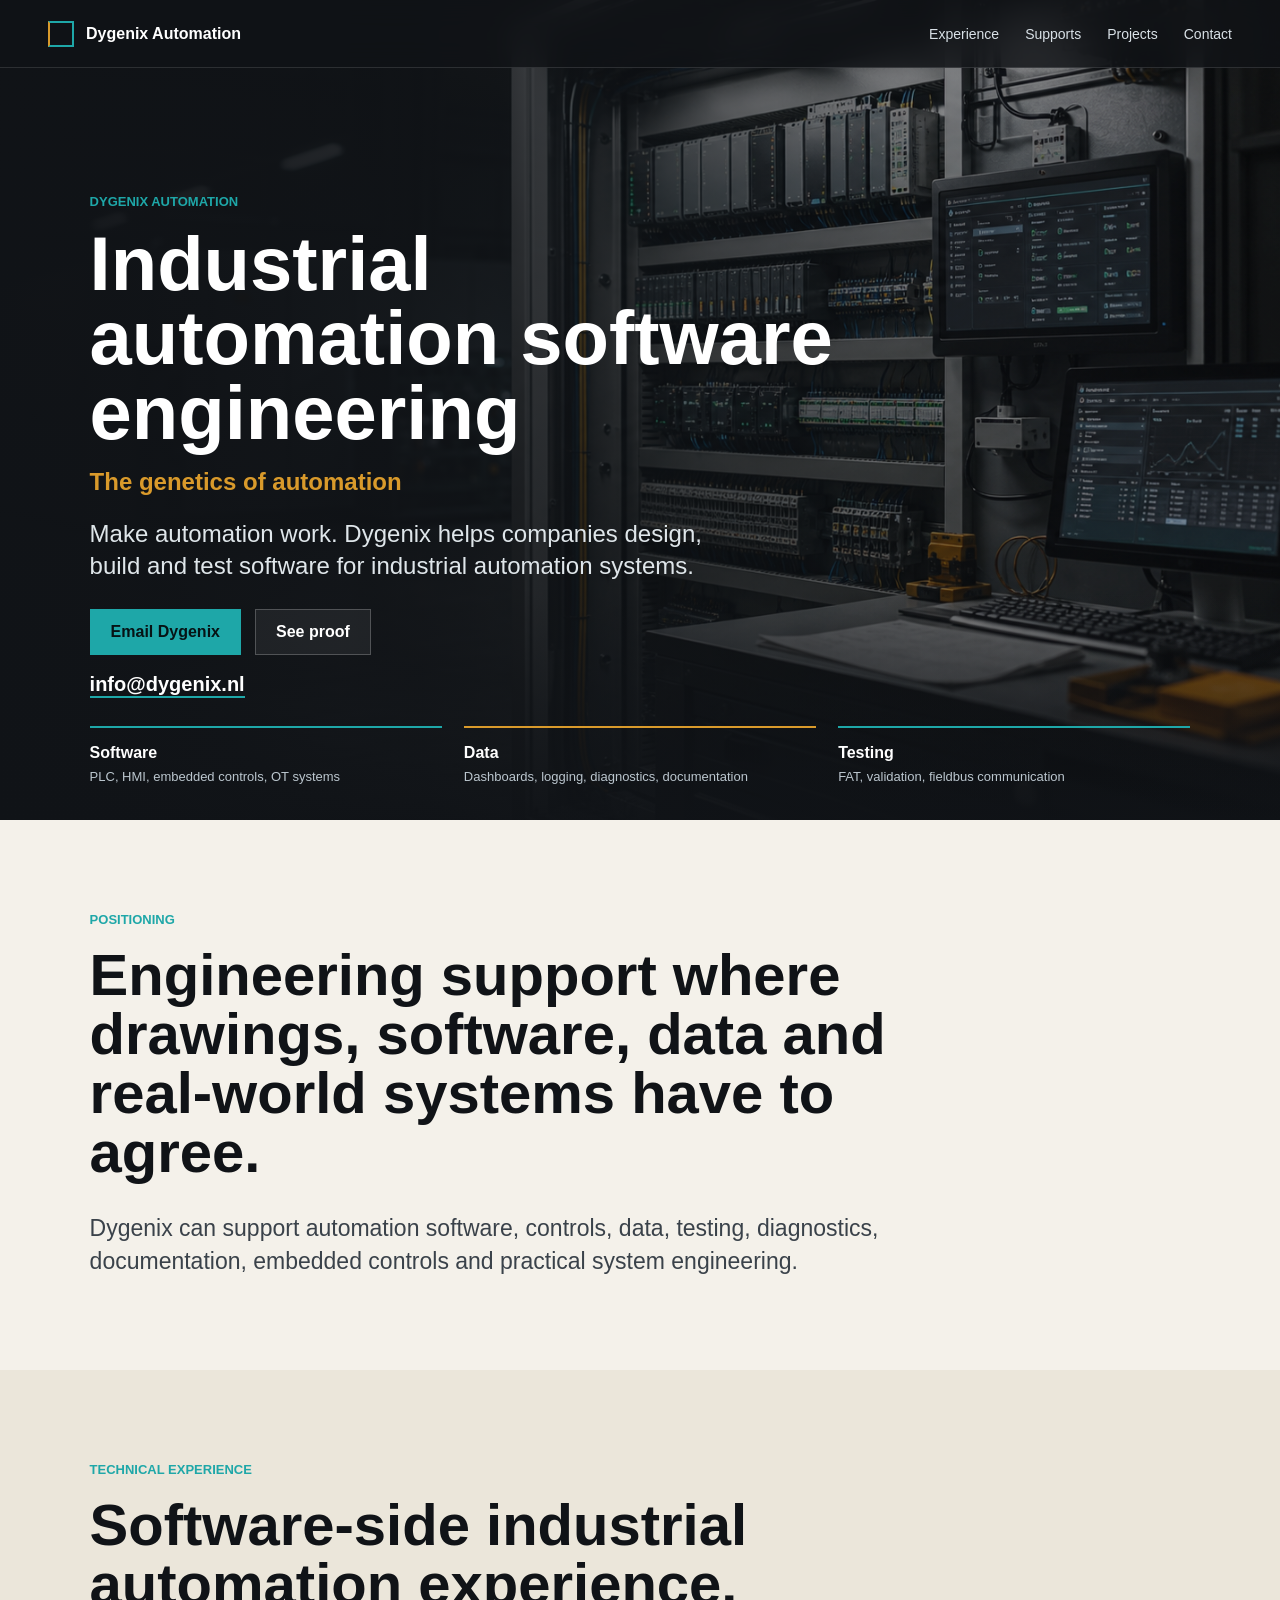
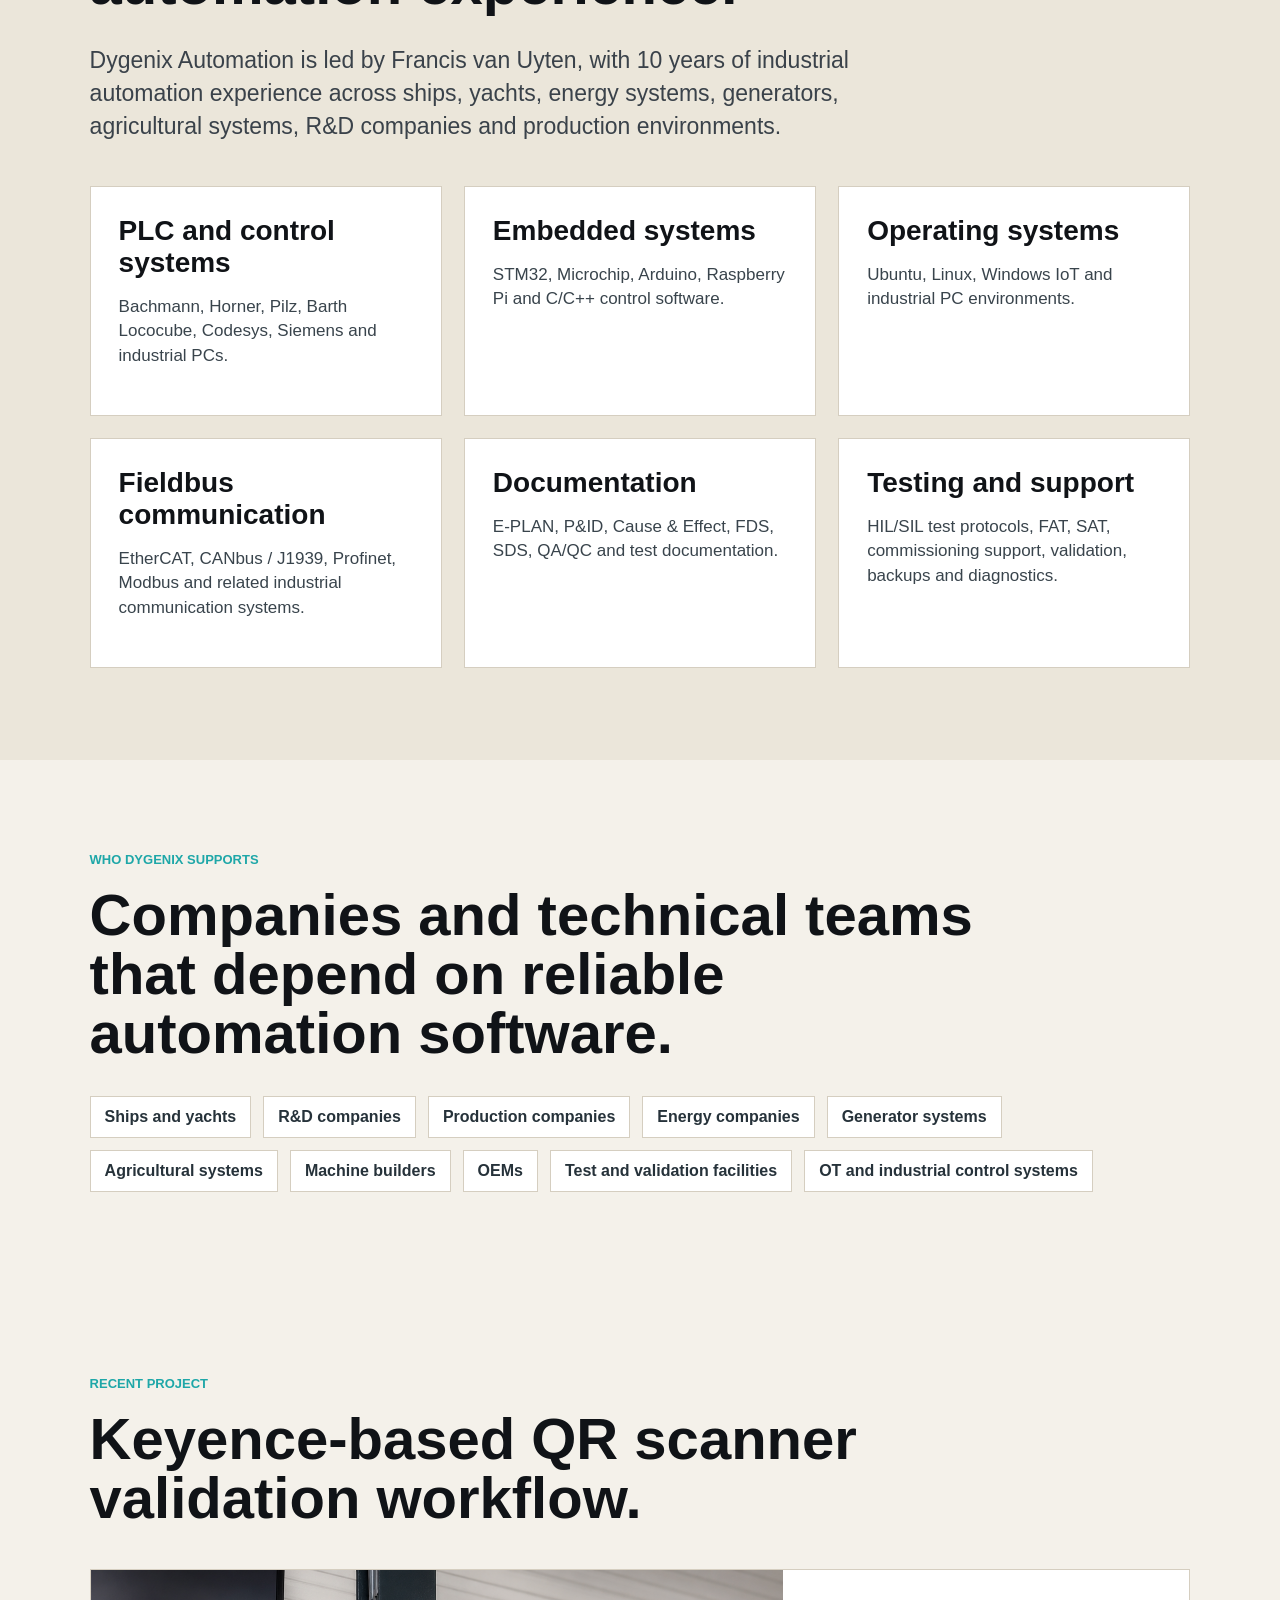
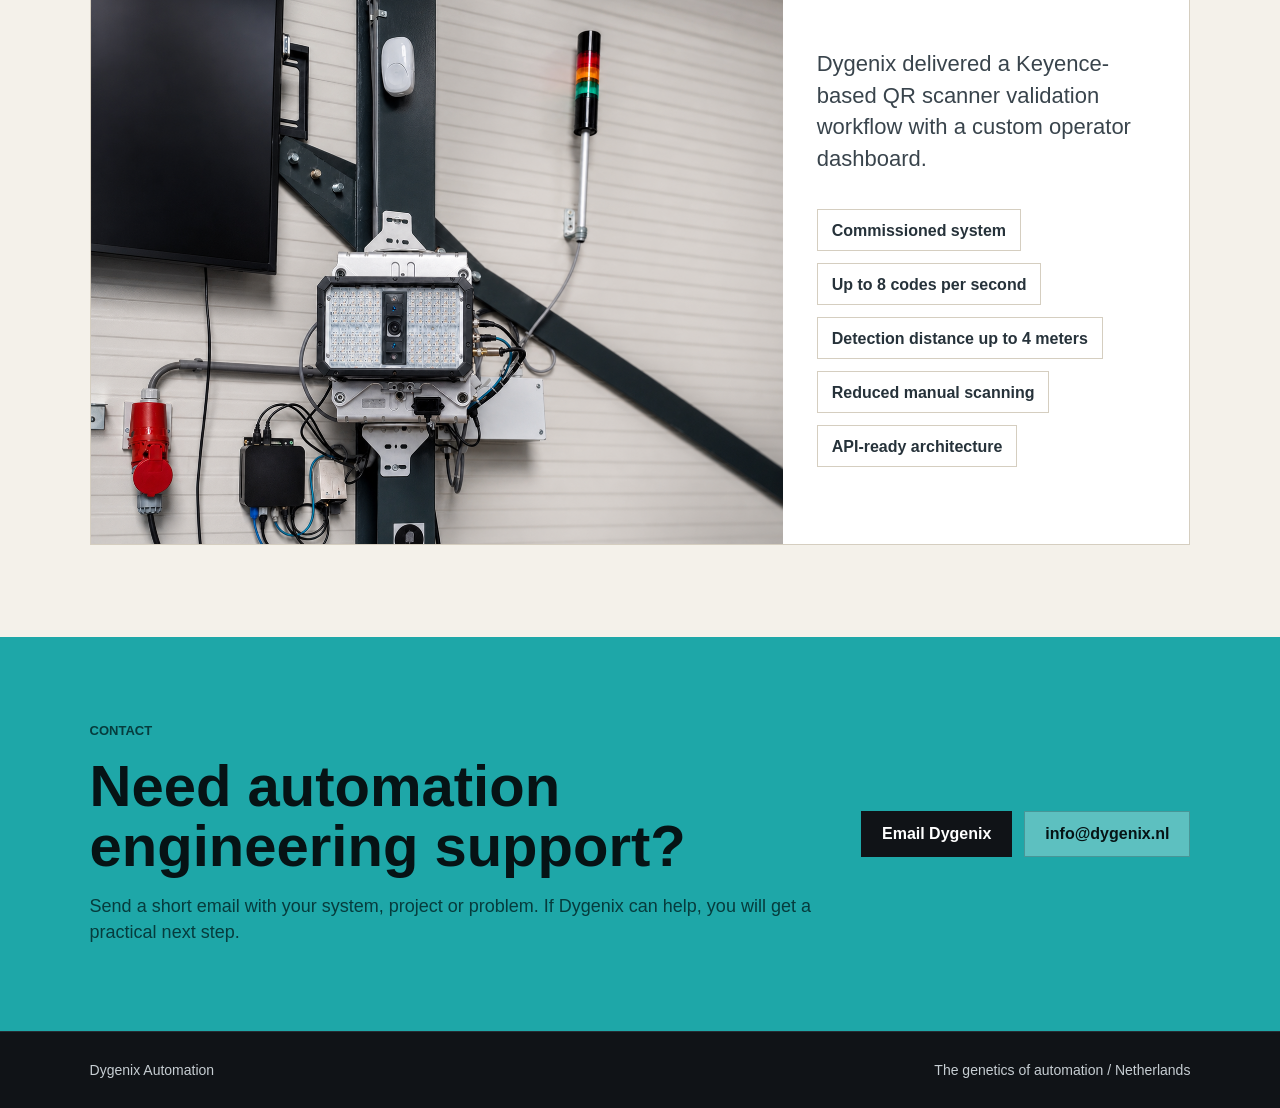
==== commit a9874376: "Use single strong QR scanner project image" ====
--- a/index.html
+++ b/index.html
@@ -88,37 +88,24 @@
 
     <section id="projects" class="section projects">
       <div class="section-head">
-        <p class="eyebrow">Visual project proof</p>
-        <h2>Real automation work, not stock imagery.</h2>
+        <p class="eyebrow">Recent project</p>
+        <h2>Keyence-based QR scanner validation workflow.</h2>
       </div>
-      <div class="project-gallery" aria-label="QR scanner project images">
-        <figure>
+      <article class="project-proof">
+        <figure class="project-proof-photo">
           <img src="assets/projects/qr-scanner-system-enhanced.png" alt="Keyence-based QR scanner system overview">
-          <figcaption>System overview</figcaption>
         </figure>
-        <figure>
-          <img src="assets/projects/qr-scanner-closeup.jpg" alt="QR scanner hardware detail">
-          <figcaption>Hardware detail</figcaption>
-        </figure>
-        <figure>
-          <img src="assets/projects/qr-scanner-dashboard.jpg" alt="Operator dashboard for QR scanner workflow">
-          <figcaption>Operator dashboard</figcaption>
-        </figure>
-      </div>
-    </section>
-
-    <section class="section milestone">
-      <div class="section-head">
-        <p class="eyebrow">Recent project</p>
-        <h2>Dygenix delivered a Keyence-based QR scanner validation workflow with a custom operator dashboard.</h2>
-      </div>
-      <ul class="result-list">
-        <li>Commissioned system</li>
-        <li>Up to 8 codes per second</li>
-        <li>Detection distance up to 4 meters</li>
-        <li>Reduced manual scanning</li>
-        <li>API-ready architecture</li>
-      </ul>
+        <div class="project-proof-copy">
+          <p>Dygenix delivered a Keyence-based QR scanner validation workflow with a custom operator dashboard.</p>
+          <ul class="result-list">
+            <li>Commissioned system</li>
+            <li>Up to 8 codes per second</li>
+            <li>Detection distance up to 4 meters</li>
+            <li>Reduced manual scanning</li>
+            <li>API-ready architecture</li>
+          </ul>
+        </div>
+      </article>
     </section>
 
     <section id="contact" class="contact">
--- a/styles.css
+++ b/styles.css
@@ -241,8 +241,7 @@
 .project-grid,
 .who-grid,
 .support-grid,
-.experience-grid,
-.project-gallery {
+.experience-grid {
   display: grid;
   grid-template-columns: repeat(3, 1fr);
   gap: 22px;
@@ -443,45 +442,41 @@
   background: var(--paper);
 }
 
-.project-gallery {
-  grid-template-columns: 1.3fr 0.85fr 0.85fr;
-}
-
-.project-gallery figure {
-  overflow: hidden;
-  margin: 0;
+.project-proof {
+  display: grid;
+  grid-template-columns: minmax(0, 1.3fr) minmax(320px, 0.7fr);
+  gap: 34px;
+  align-items: stretch;
+  margin-top: 42px;
   background: var(--white);
   border: 1px solid var(--line);
 }
 
-.project-gallery img {
+.project-proof-photo {
+  margin: 0;
+  min-height: 500px;
+  background: var(--ink);
+}
+
+.project-proof-photo img {
   display: block;
   width: 100%;
-  height: 360px;
+  height: 100%;
+  min-height: 500px;
   object-fit: cover;
 }
 
-.project-gallery figure:first-child img {
-  height: 460px;
-}
-
-.project-gallery figcaption {
-  padding: 14px 16px;
-  color: #26323a;
-  font-size: 14px;
-  font-weight: 900;
-}
-
-.milestone {
-  background: var(--paper-2);
-}
-
-.milestone .section-head {
-  max-width: 1080px;
-}
-
-.milestone h2 {
-  max-width: 1080px;
+.project-proof-copy {
+  display: grid;
+  align-content: center;
+  padding: 36px 38px 36px 0;
+}
+
+.project-proof-copy p {
+  margin: 0;
+  color: #39444c;
+  font-size: 22px;
+  line-height: 1.45;
 }
 
 .project-card {
@@ -869,7 +864,7 @@
   .service-detail,
   .service-grid,
   .experience-grid,
-  .project-gallery,
+  .project-proof,
   .reason-grid,
   .project-grid,
   .who-grid,
@@ -901,6 +896,10 @@
     padding: 30px 28px 34px;
   }
 
+  .project-proof-copy {
+    padding: 30px 28px 34px;
+  }
+
   .footer {
     flex-direction: column;
   }
